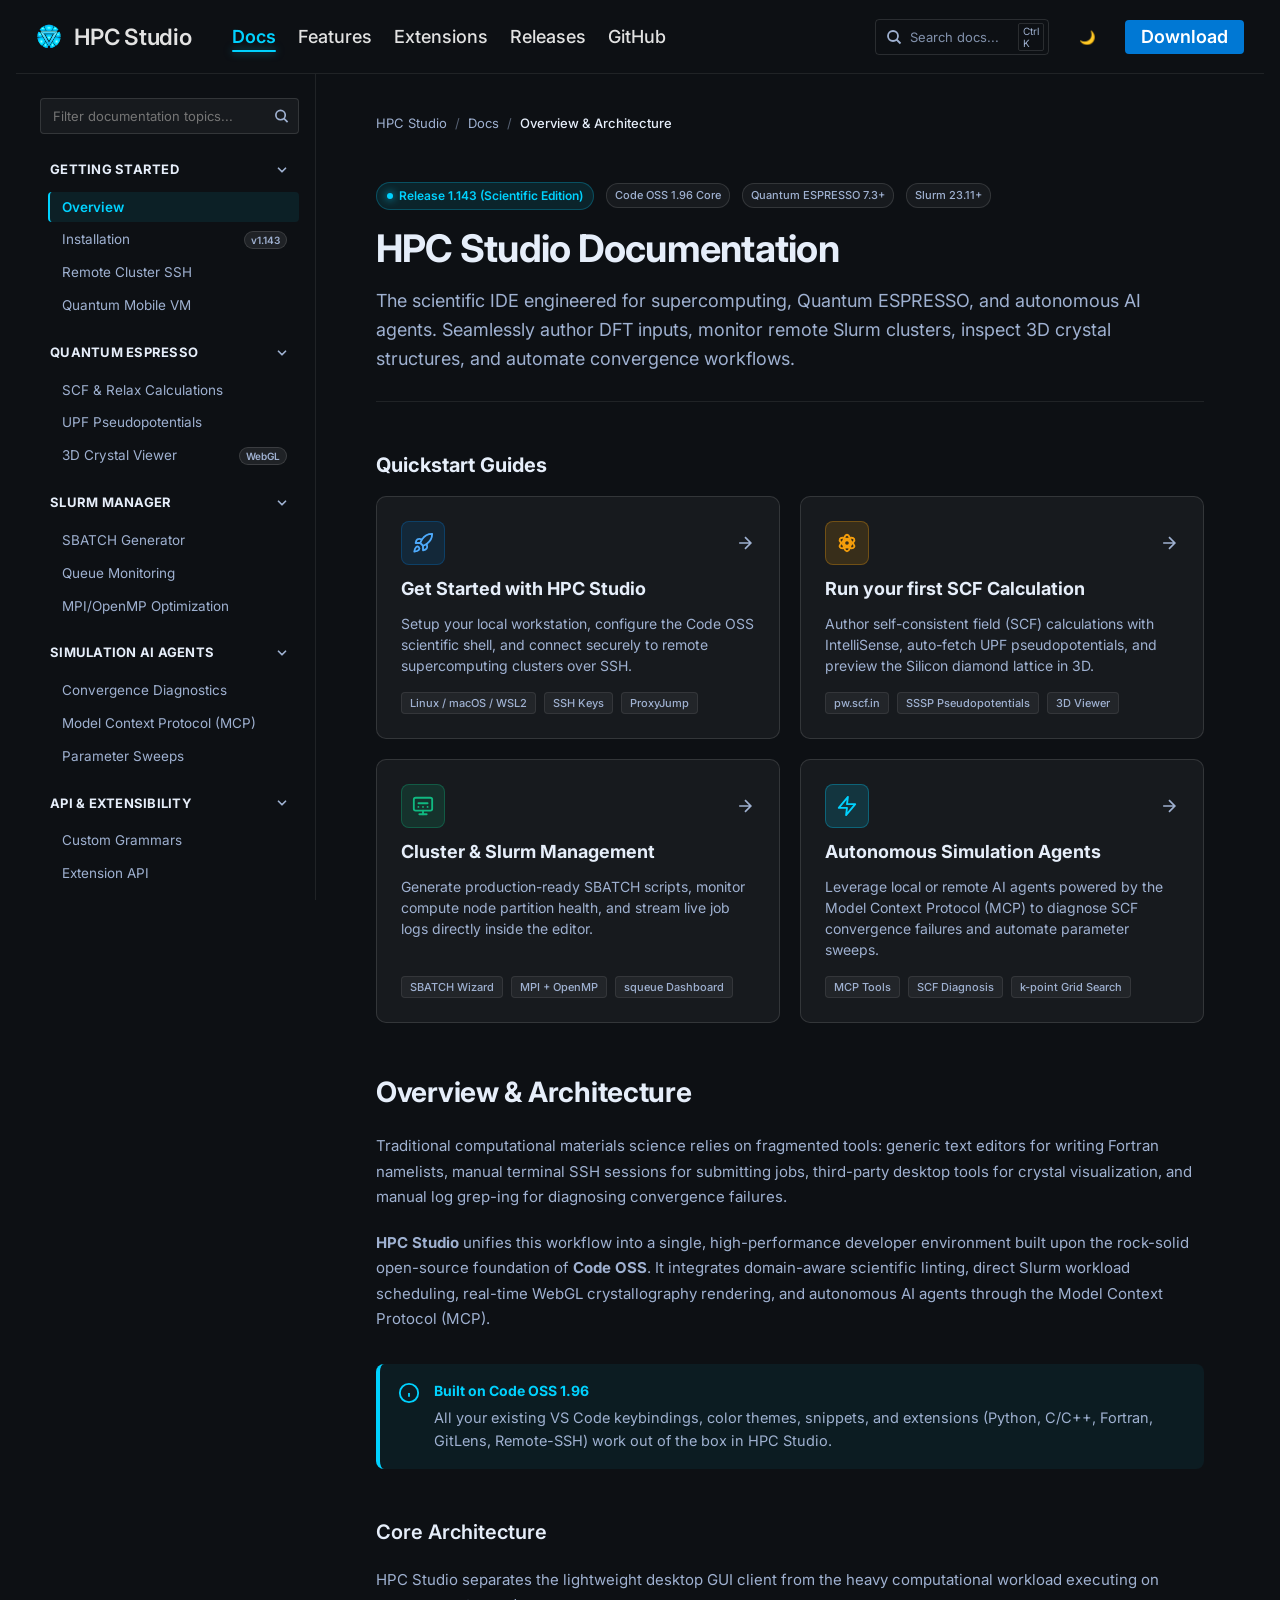
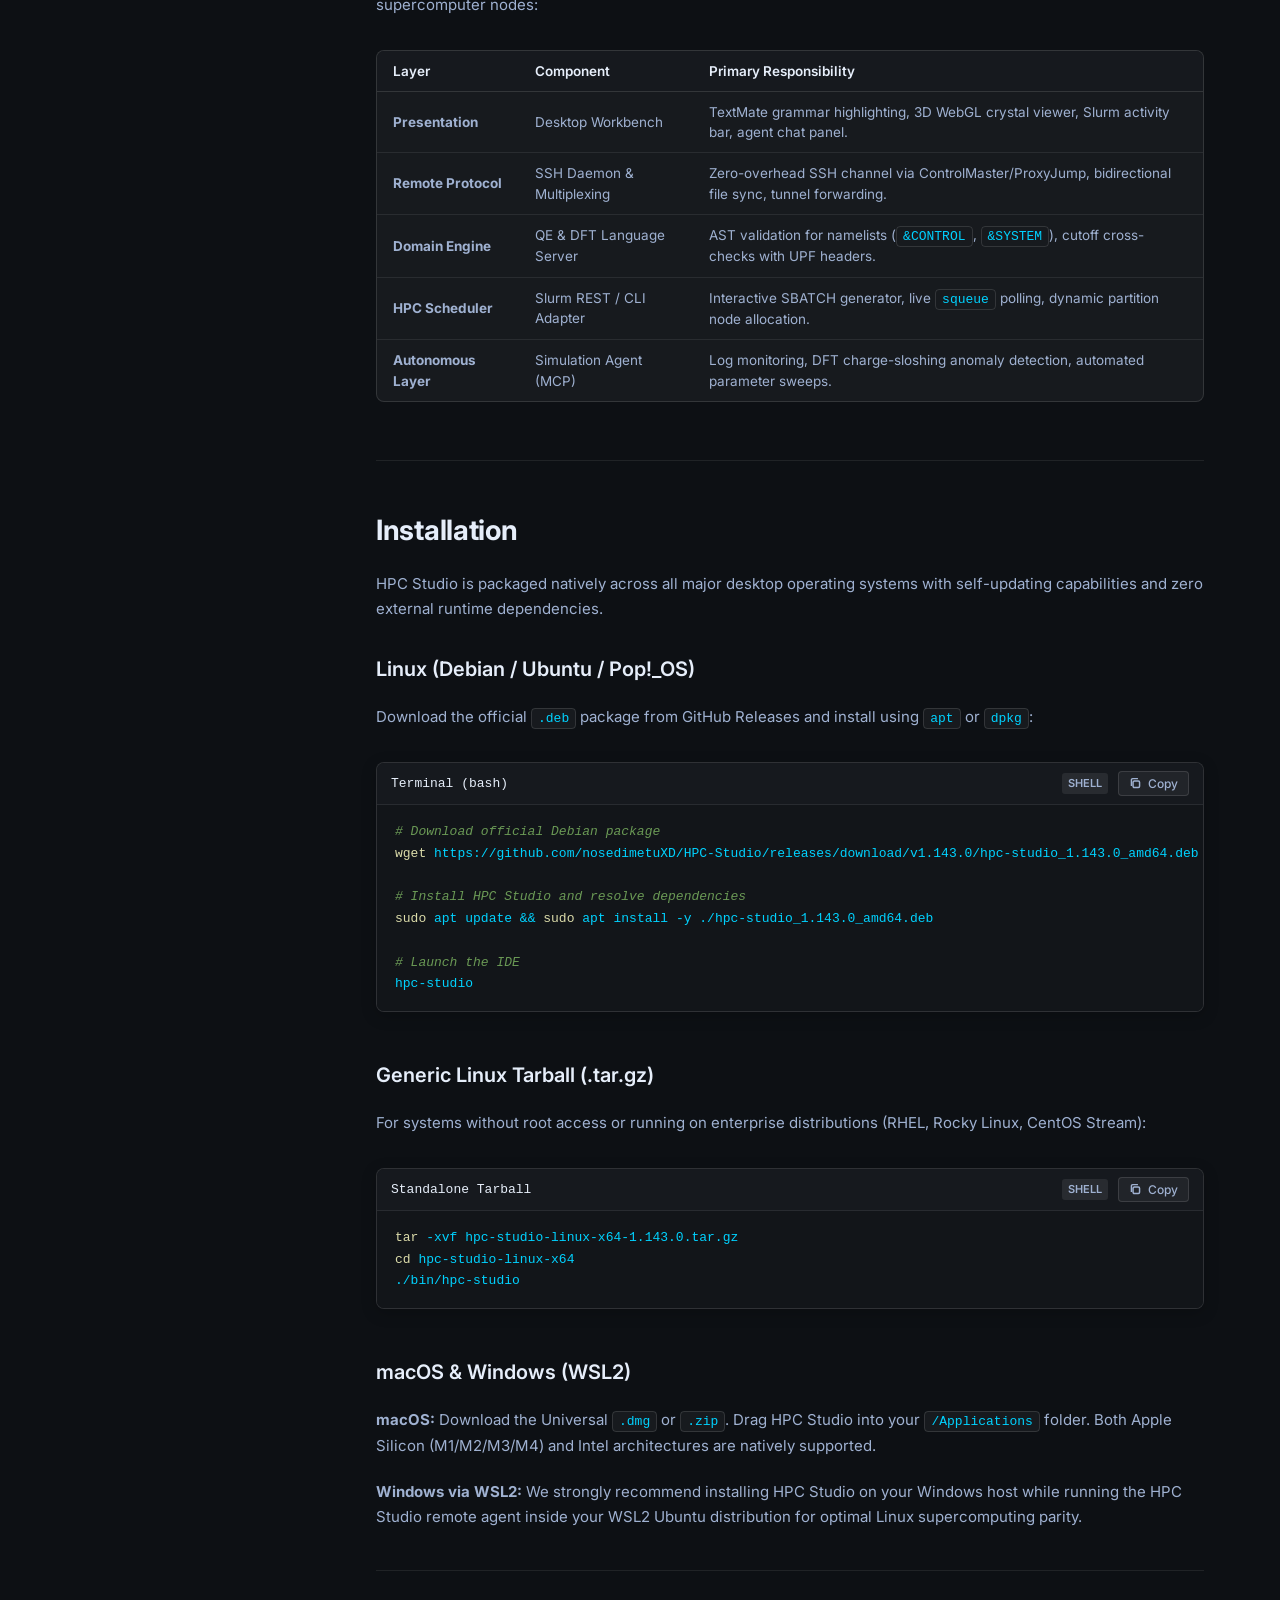
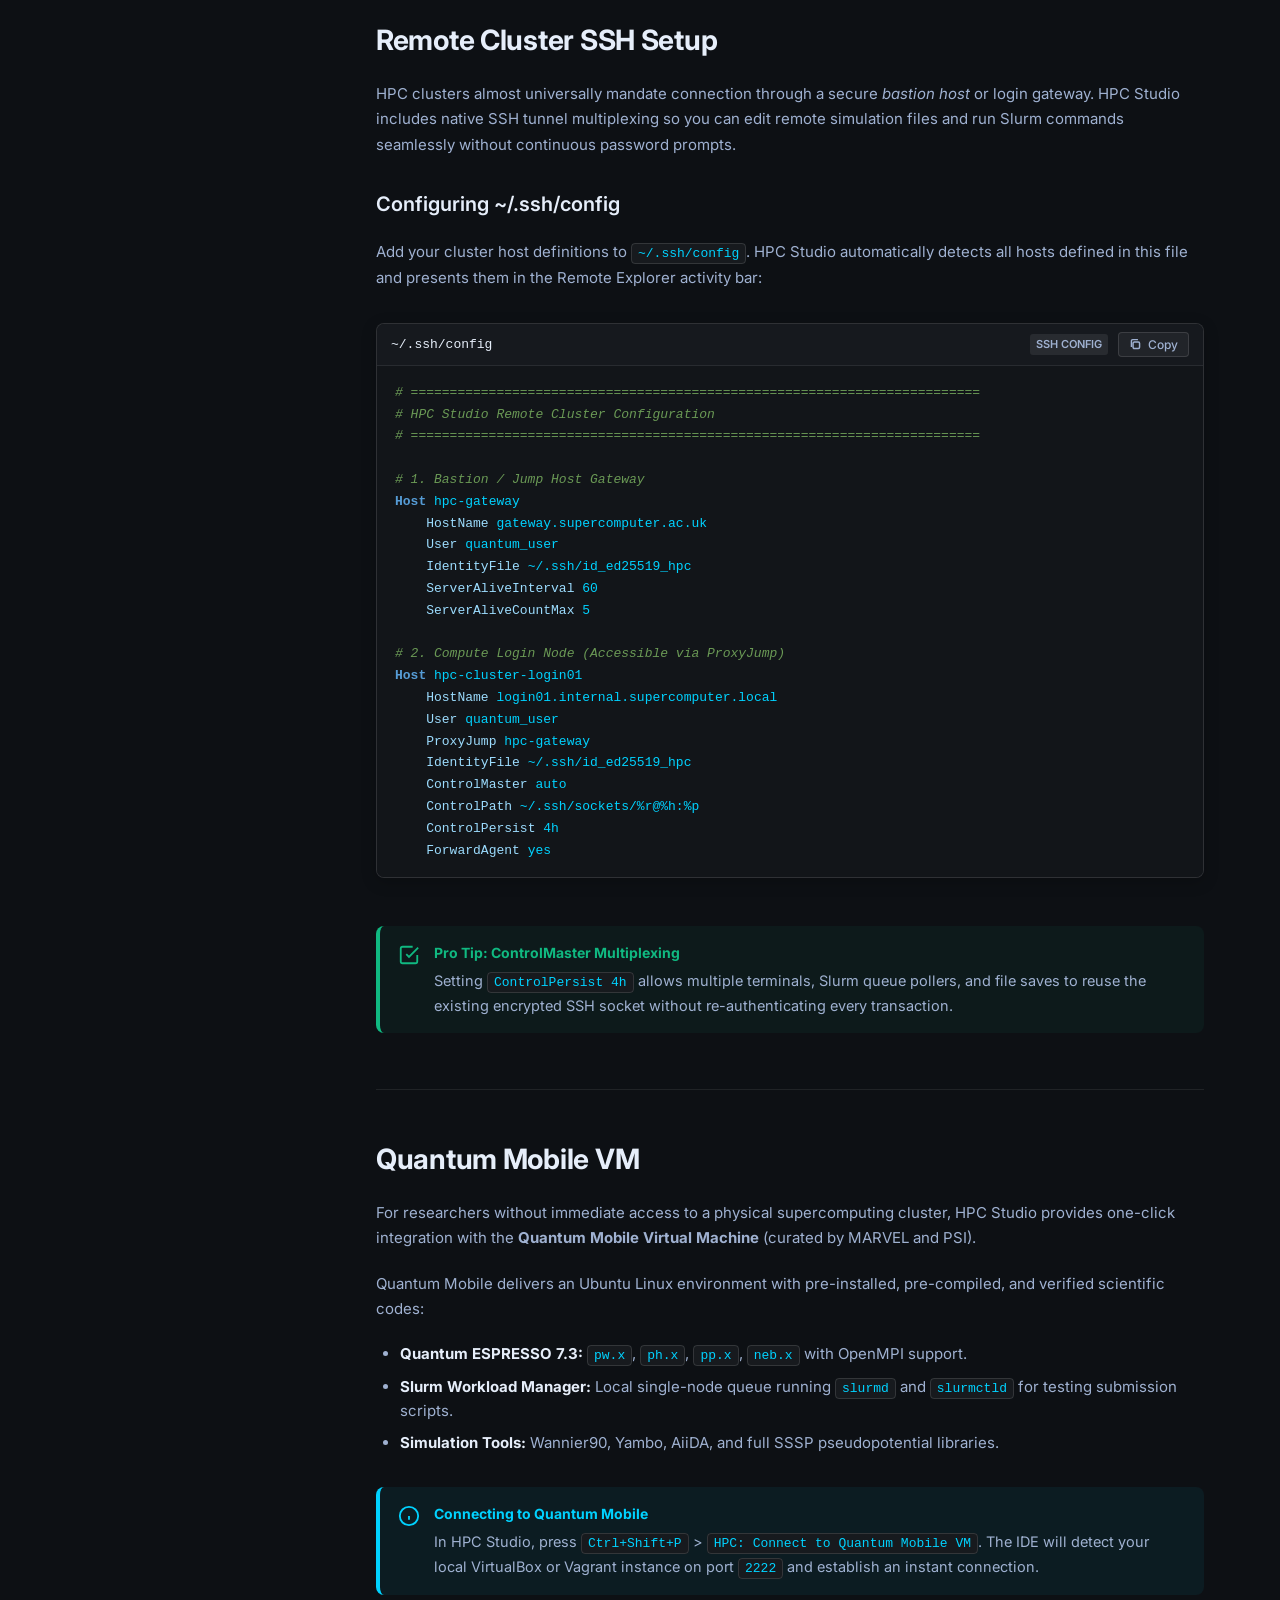
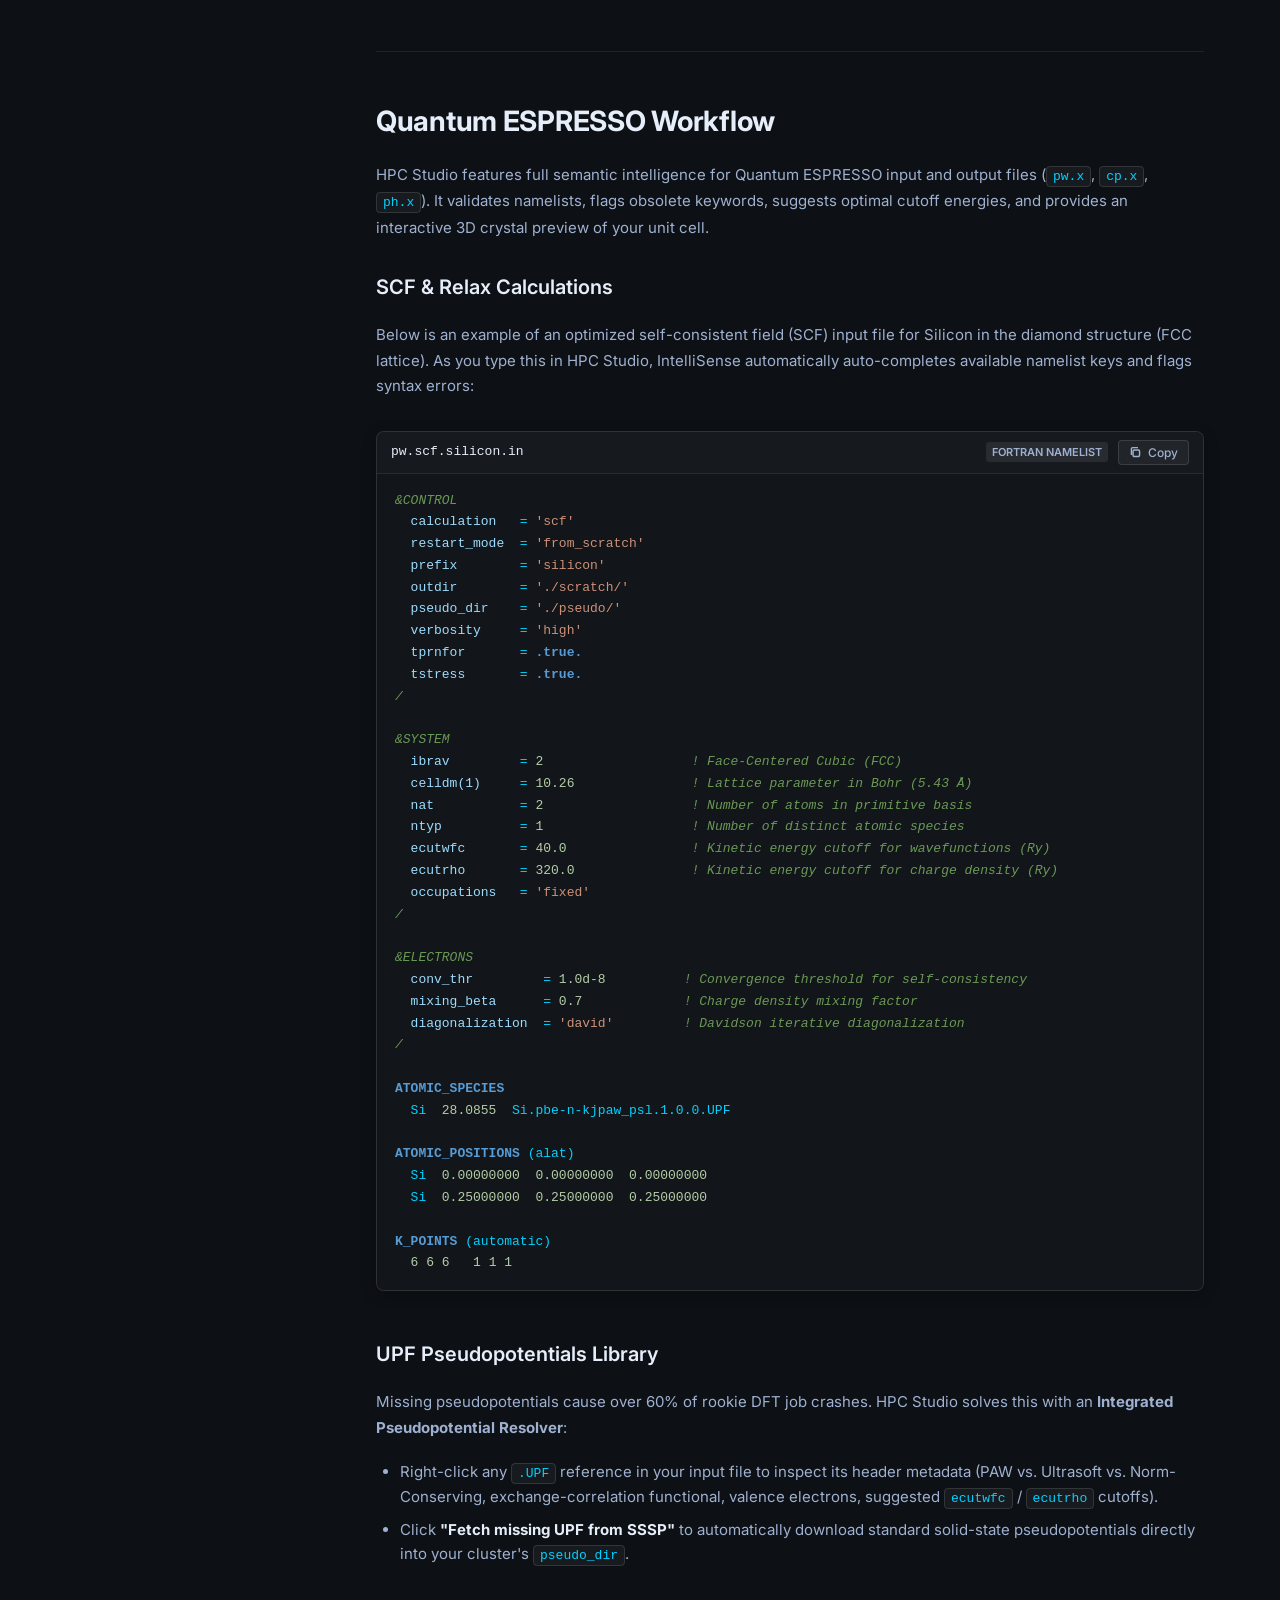
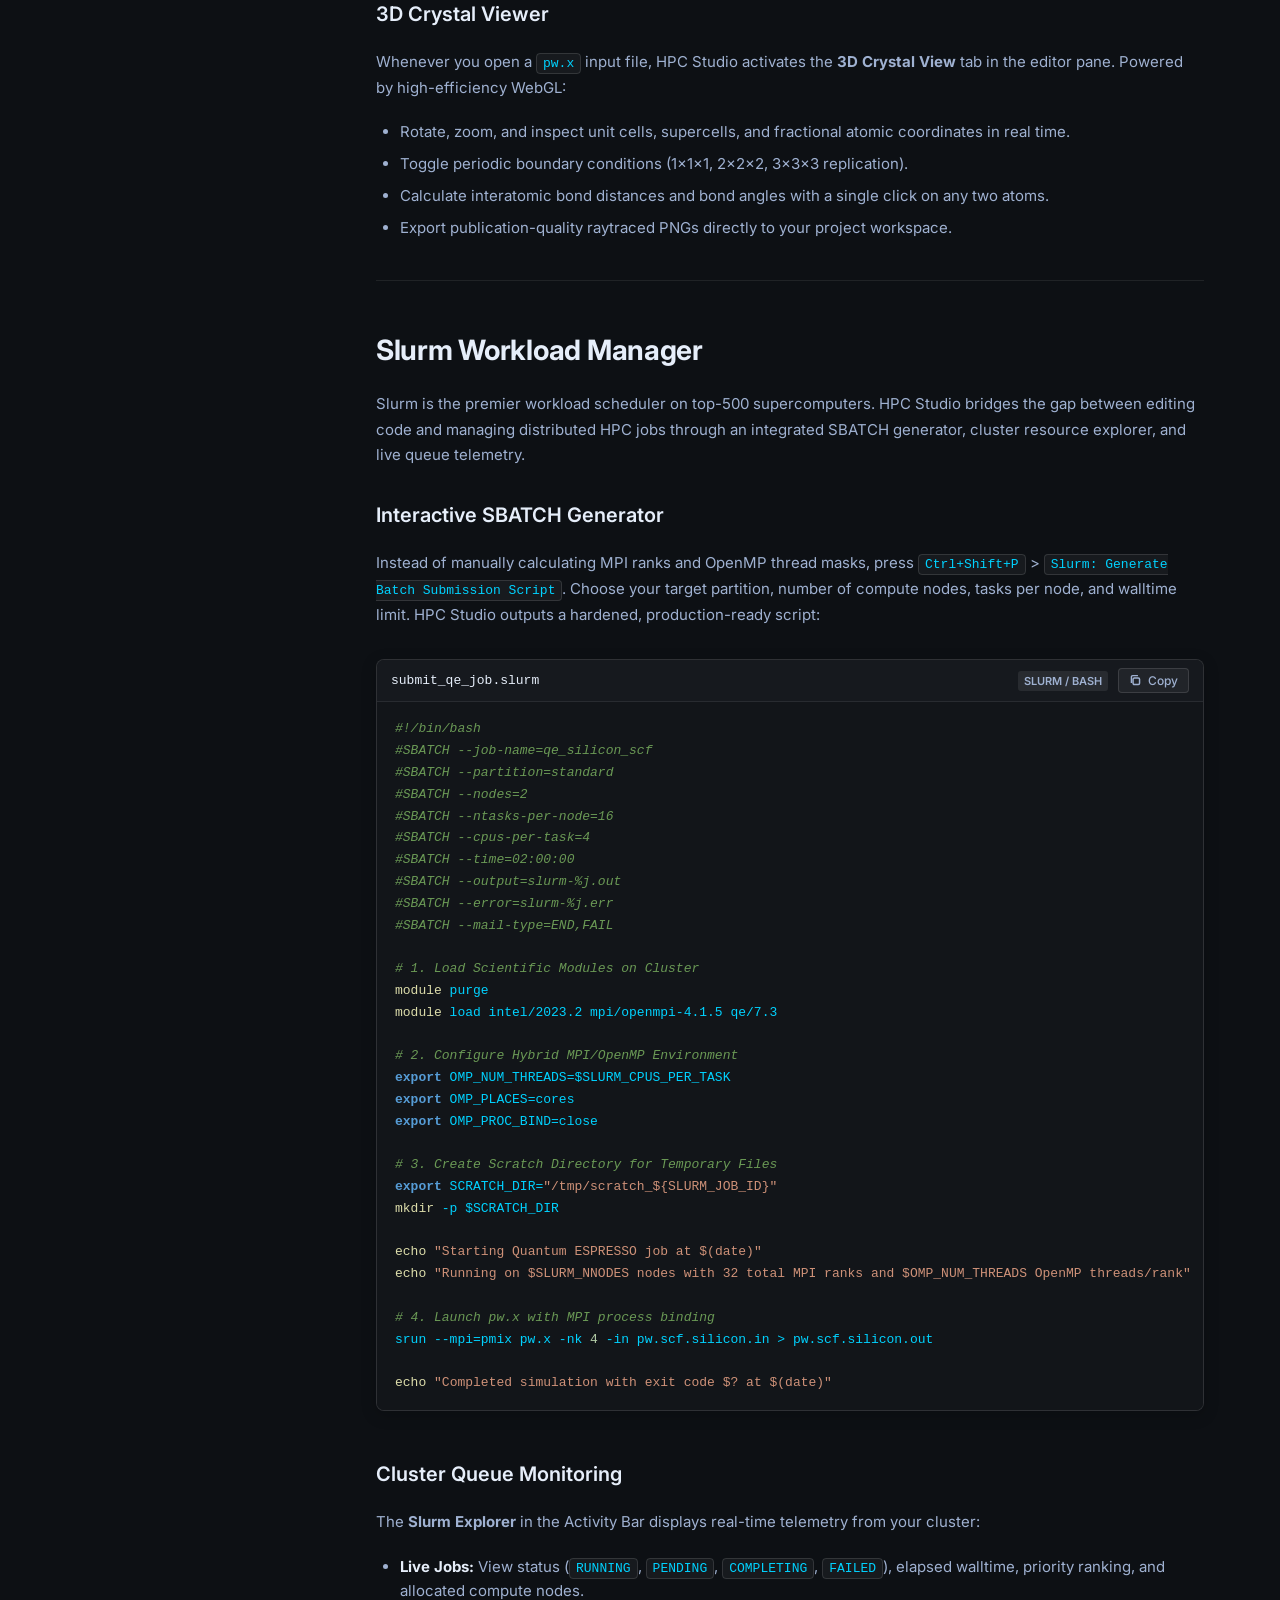
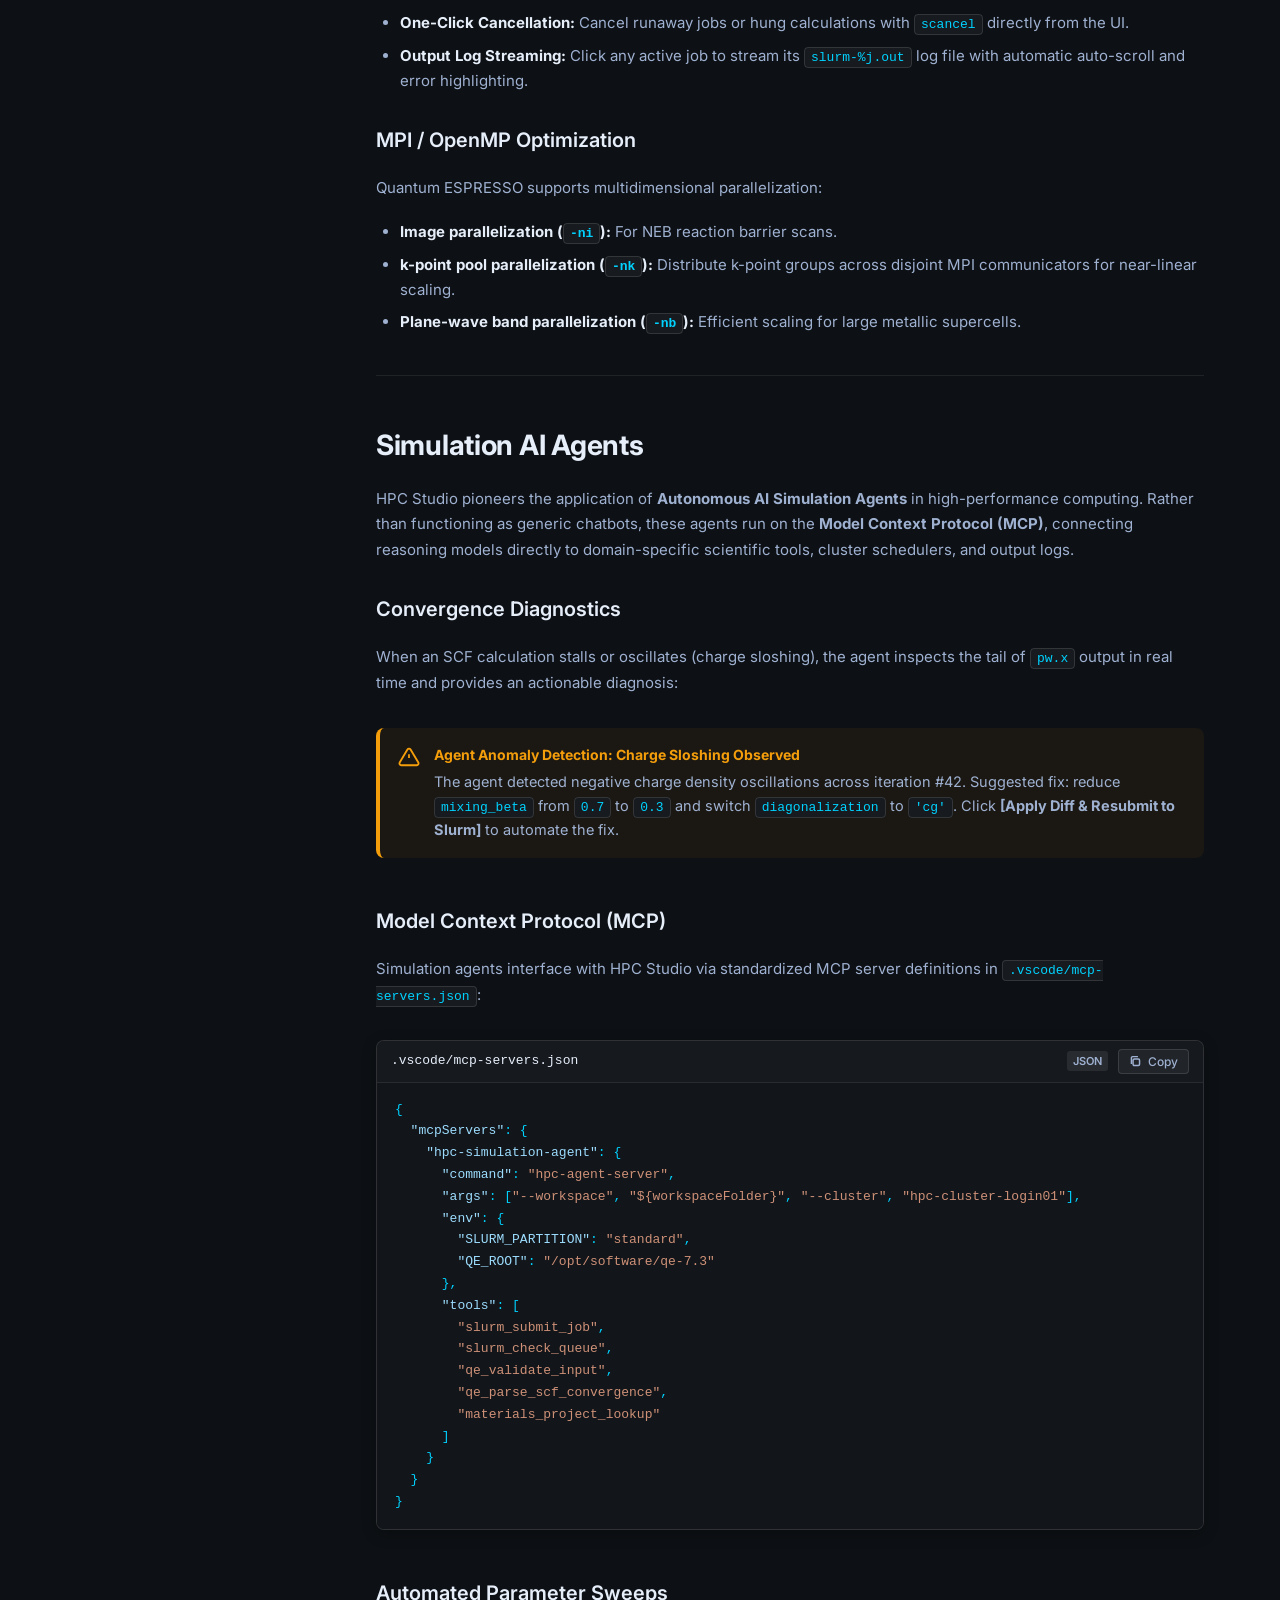
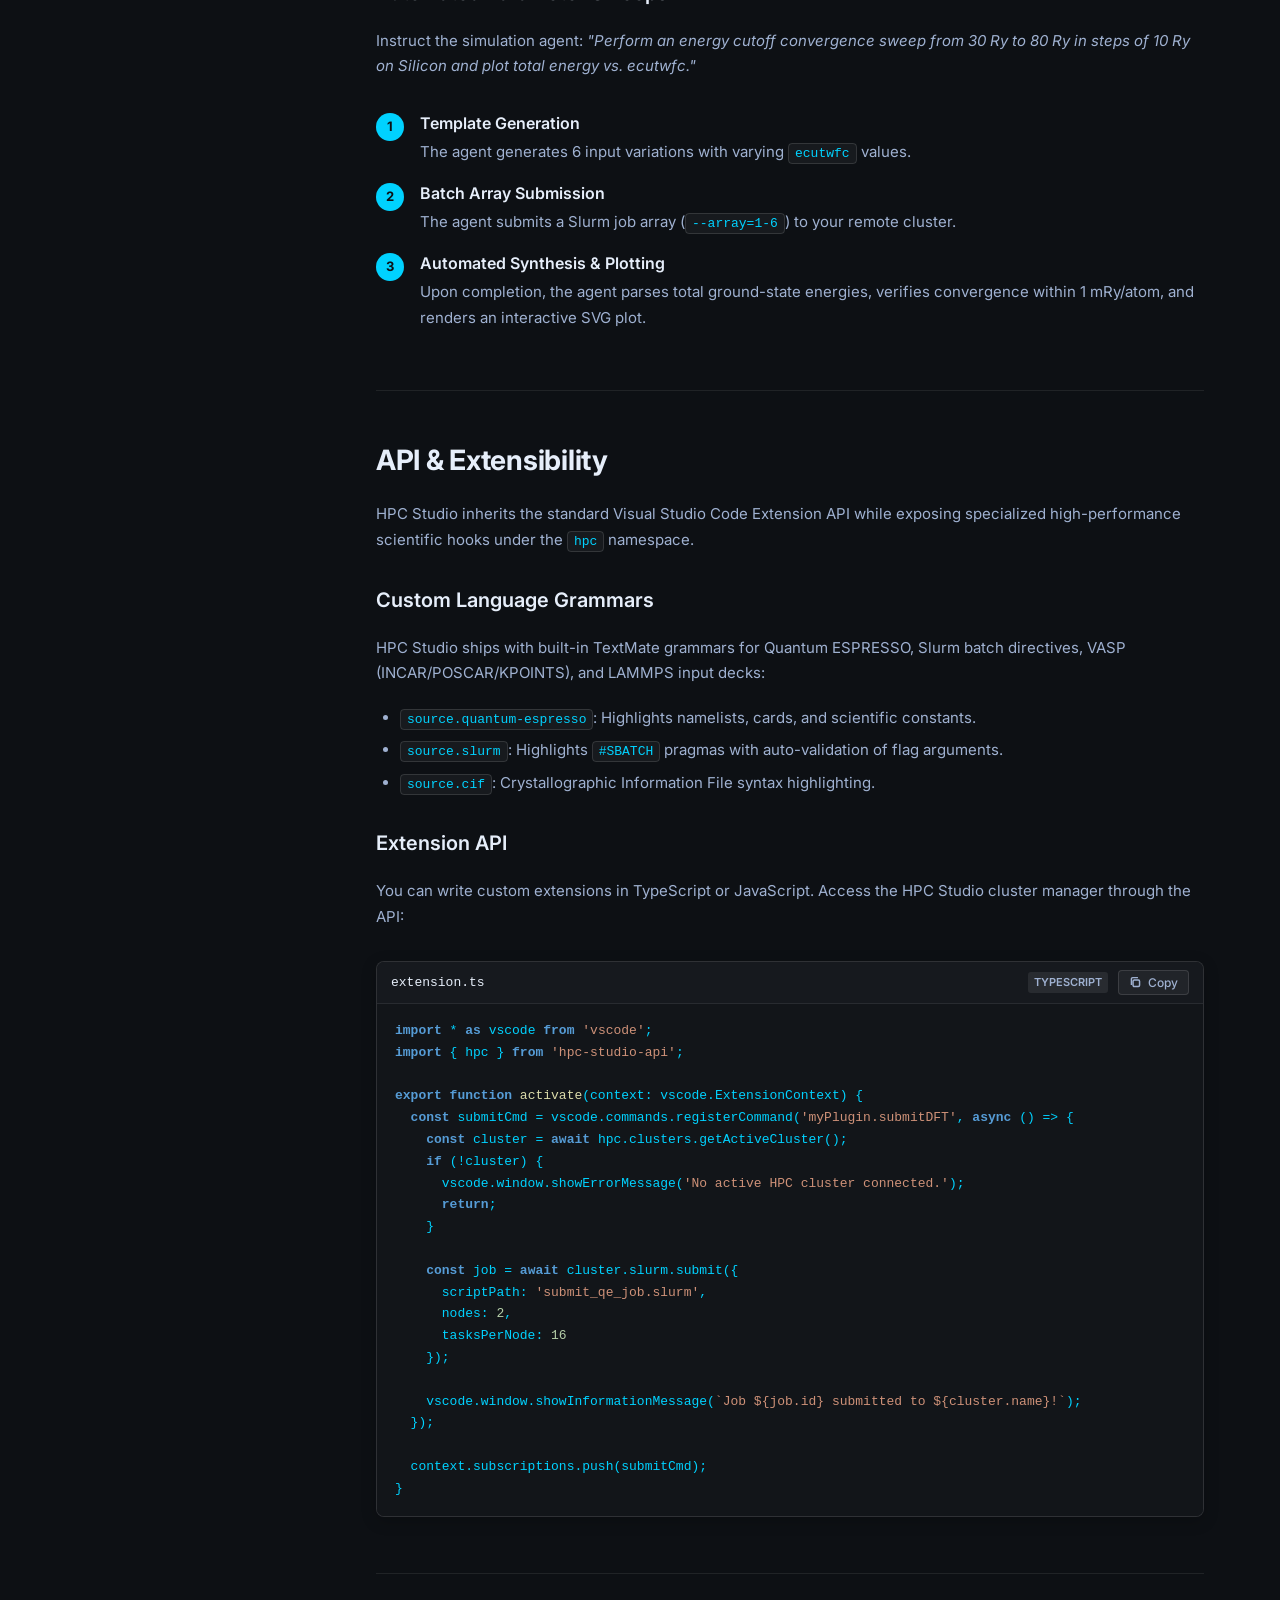
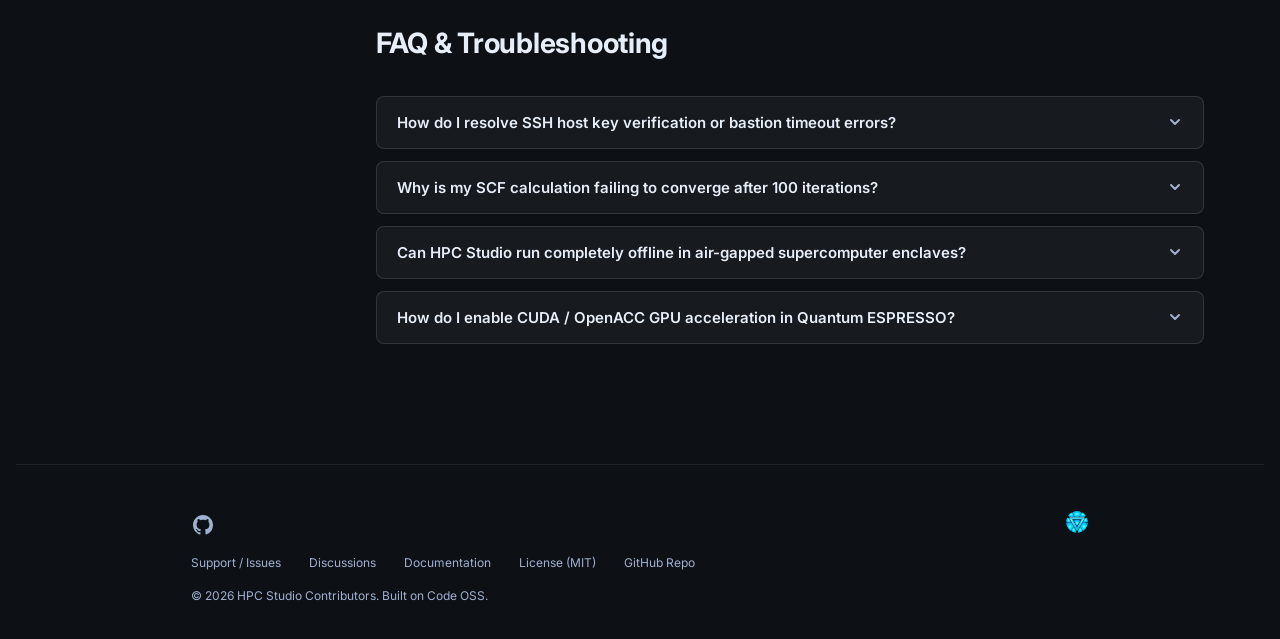
==== docs/index.html @ 71408efc "feat(routes): migrate site navigation to clean directory URLs (/features/, /docs/, /extensions/)" ====
<!DOCTYPE html>
<html lang="en" data-theme="dark">
<head>
  <meta charset="UTF-8">
  <meta name="viewport" content="width=device-width, initial-scale=1.0">
  <title>Documentation - HPC Studio | The Scientific IDE for Supercomputing</title>
  <meta name="description" content="Comprehensive documentation for HPC Studio: The scientific IDE engineered for supercomputing, Quantum ESPRESSO, Slurm workload management, and autonomous AI simulation agents.">
  <meta name="keywords" content="HPC Studio Documentation, Quantum ESPRESSO tutorial, Slurm batch script, Supercomputing IDE, DFT, Materials Science, AI Agents, MCP, Code OSS">

  <!-- Open Graph / Meta -->
  <meta property="og:type" content="article">
  <meta property="og:title" content="Documentation - HPC Studio">
  <meta property="og:description" content="Guides, tutorials, and API reference for Quantum ESPRESSO, Slurm cluster management, and AI simulation agents.">
  <meta property="og:url" content="https://hpc-studio.dev/docs.html">

  <!-- CSS Design System -->
  <link rel="stylesheet" href="../css/variables.css">
  <link rel="stylesheet" href="../css/styles.css">
  <link rel="stylesheet" href="../css/docs.css">
  <link rel="icon" type="image/svg+xml" href="../assets/icons/hpc-studio.svg">
</head>
<body>

  <div class="page-wrapper">
    <!-- =========================================================================
         1. TOP NAVIGATION (Matching Site, 74px)
         ========================================================================= -->
    <header class="main-navigation" role="banner">
      <div class="nav-links-cluster">
        <a href="../" class="brand-container" aria-label="HPC Studio Home">
          <!-- Official HPC Studio Arc Reactor Logo -->
          <img src="../assets/icons/hpc-studio.svg" class="brand-logo-svg" alt="HPC Studio Logo" width="26" height="26">
          <span class="brand-name">HPC Studio</span>
        </a>

        <nav class="site-links" aria-label="Main Navigation">
          <a href="../docs/" class="nav-link-item active" aria-current="page">Docs</a>
          <a href="../features/" class="nav-link-item">Features</a>
          <a href="../extensions/" class="nav-link-item">Extensions</a>
          <a href="https://github.com/nosedimetuXD/HPC-Studio/releases" target="_blank" rel="noopener noreferrer" class="nav-link-item">Releases</a>
          <a href="https://github.com/nosedimetuXD/HPC-Studio" target="_blank" rel="noopener noreferrer" class="nav-link-item">GitHub</a>
        </nav>
      </div>

      <div class="nav-actions">
        <div class="search-box-pill" role="search" id="nav-search-box">
          <svg viewBox="0 0 16 16" fill="none" stroke="currentColor" stroke-width="1.8" aria-hidden="true">
            <circle cx="7" cy="7" r="5"/>
            <line x1="10.5" y1="10.5" x2="14.5" y2="14.5"/>
          </svg>
          <div class="nav-doc-search-wrapper">
            <input type="text" id="nav-search-input" class="nav-doc-search-input" placeholder="Search docs..." aria-label="Search documentation">
          </div>
          <span class="keyboard-shortcut-badge">Ctrl K</span>
        </div>

        <button id="theme-toggle-btn" class="theme-toggle-action" title="Toggle color theme" aria-label="Toggle theme">
          <span id="theme-toggle-icon" aria-hidden="true">🌙</span>
        </button>

        <a href="https://github.com/nosedimetuXD/HPC-Studio/releases/tag/v1.143.0" class="nav-download-button">
          <span class="btn-main-text">Download</span>
        </a>
      </div>
    </header>

    <!-- Mobile Navigation Drawer Bar (<960px) -->
    <div class="docs-mobile-bar" aria-label="Mobile Documentation Controls">
      <button id="docs-mobile-sidebar-toggle" class="docs-mobile-toggle-btn" aria-expanded="false" aria-controls="docs-sidebar">
        <svg viewBox="0 0 24 24" fill="none" stroke="currentColor" stroke-width="2" aria-hidden="true">
          <line x1="3" y1="12" x2="21" y2="12"></line>
          <line x1="3" y1="6" x2="21" y2="6"></line>
          <line x1="3" y1="18" x2="21" y2="18"></line>
        </svg>
        <span>Table of Contents</span>
      </button>
      <span style="font-size: 13px; color: var(--color-arc-cyan); font-weight: 600;">v1.143</span>
    </div>

    <!-- =========================================================================
         2. TWO-COLUMN DOCUMENTATION PORTAL
         ========================================================================= -->
    <div class="docs-layout-container">
      
      <!-- -----------------------------------------------------------------------
           LEFT SIDEBAR: Collapsible Table of Contents & Topic Filter
           ----------------------------------------------------------------------- -->
      <aside class="docs-sidebar" id="docs-sidebar" aria-label="Documentation Navigation">
        <!-- Topic Quick Search -->
        <div class="docs-sidebar-filter">
          <input type="text" id="docs-filter-input" placeholder="Filter documentation topics..." aria-label="Filter documentation topics">
          <svg viewBox="0 0 16 16" fill="none" stroke="currentColor" stroke-width="1.8" aria-hidden="true">
            <circle cx="7" cy="7" r="5"/>
            <line x1="10.5" y1="10.5" x2="14.5" y2="14.5"/>
          </svg>
        </div>

        <nav class="docs-nav-tree" aria-label="Documentation Categories">
          
          <!-- Group 1: Getting Started -->
          <div class="docs-nav-group">
            <div class="docs-nav-group-header" tabindex="0" role="button" aria-expanded="true">
              <span class="group-title-cluster">
                <span>Getting Started</span>
              </span>
              <svg class="group-chevron" viewBox="0 0 16 16" fill="none" stroke="currentColor" stroke-width="2" aria-hidden="true">
                <path d="M4 6l4 4 4-4" stroke-linecap="round" stroke-linejoin="round"/>
              </svg>
            </div>
            <div class="docs-nav-group-items">
              <a href="#overview" class="docs-topic-link active" data-topic-title="Overview & Architecture">
                <span>Overview</span>
              </a>
              <a href="#installation" class="docs-topic-link" data-topic-title="Installation Guide">
                <span>Installation</span>
                <span class="docs-topic-badge">v1.143</span>
              </a>
              <a href="#ssh-setup" class="docs-topic-link" data-topic-title="Remote Cluster SSH Setup">
                <span>Remote Cluster SSH</span>
              </a>
              <a href="#quantum-mobile" class="docs-topic-link" data-topic-title="Quantum Mobile VM">
                <span>Quantum Mobile VM</span>
              </a>
            </div>
          </div>

          <!-- Group 2: Quantum ESPRESSO -->
          <div class="docs-nav-group">
            <div class="docs-nav-group-header" tabindex="0" role="button" aria-expanded="true">
              <span class="group-title-cluster">
                <span>Quantum ESPRESSO</span>
              </span>
              <svg class="group-chevron" viewBox="0 0 16 16" fill="none" stroke="currentColor" stroke-width="2" aria-hidden="true">
                <path d="M4 6l4 4 4-4" stroke-linecap="round" stroke-linejoin="round"/>
              </svg>
            </div>
            <div class="docs-nav-group-items">
              <a href="#qe-scf-relax" class="docs-topic-link" data-topic-title="SCF & Relax Calculations">
                <span>SCF &amp; Relax Calculations</span>
              </a>
              <a href="#qe-pseudopotentials" class="docs-topic-link" data-topic-title="UPF Pseudopotentials Library">
                <span>UPF Pseudopotentials</span>
              </a>
              <a href="#qe-crystal-viewer" class="docs-topic-link" data-topic-title="3D Crystal Viewer">
                <span>3D Crystal Viewer</span>
                <span class="docs-topic-badge">WebGL</span>
              </a>
            </div>
          </div>

          <!-- Group 3: Slurm Workload Manager -->
          <div class="docs-nav-group">
            <div class="docs-nav-group-header" tabindex="0" role="button" aria-expanded="true">
              <span class="group-title-cluster">
                <span>Slurm Manager</span>
              </span>
              <svg class="group-chevron" viewBox="0 0 16 16" fill="none" stroke="currentColor" stroke-width="2" aria-hidden="true">
                <path d="M4 6l4 4 4-4" stroke-linecap="round" stroke-linejoin="round"/>
              </svg>
            </div>
            <div class="docs-nav-group-items">
              <a href="#slurm-sbatch" class="docs-topic-link" data-topic-title="SBATCH Generator">
                <span>SBATCH Generator</span>
              </a>
              <a href="#slurm-queue" class="docs-topic-link" data-topic-title="Cluster Queue Monitoring">
                <span>Queue Monitoring</span>
              </a>
              <a href="#slurm-mpi-openmp" class="docs-topic-link" data-topic-title="MPI / OpenMP Optimization">
                <span>MPI/OpenMP Optimization</span>
              </a>
            </div>
          </div>

          <!-- Group 4: Simulation AI Agents -->
          <div class="docs-nav-group">
            <div class="docs-nav-group-header" tabindex="0" role="button" aria-expanded="true">
              <span class="group-title-cluster">
                <span>Simulation AI Agents</span>
              </span>
              <svg class="group-chevron" viewBox="0 0 16 16" fill="none" stroke="currentColor" stroke-width="2" aria-hidden="true">
                <path d="M4 6l4 4 4-4" stroke-linecap="round" stroke-linejoin="round"/>
              </svg>
            </div>
            <div class="docs-nav-group-items">
              <a href="#agents-convergence" class="docs-topic-link" data-topic-title="Convergence Diagnostics">
                <span>Convergence Diagnostics</span>
              </a>
              <a href="#agents-mcp" class="docs-topic-link" data-topic-title="Model Context Protocol (MCP)">
                <span>Model Context Protocol (MCP)</span>
              </a>
              <a href="#agents-sweeps" class="docs-topic-link" data-topic-title="Parameter Sweeps">
                <span>Parameter Sweeps</span>
              </a>
            </div>
          </div>

          <!-- Group 5: API & Extensibility -->
          <div class="docs-nav-group">
            <div class="docs-nav-group-header" tabindex="0" role="button" aria-expanded="true">
              <span class="group-title-cluster">
                <span>API &amp; Extensibility</span>
              </span>
              <svg class="group-chevron" viewBox="0 0 16 16" fill="none" stroke="currentColor" stroke-width="2" aria-hidden="true">
                <path d="M4 6l4 4 4-4" stroke-linecap="round" stroke-linejoin="round"/>
              </svg>
            </div>
            <div class="docs-nav-group-items">
              <a href="#api-grammars" class="docs-topic-link" data-topic-title="Custom Language Grammars">
                <span>Custom Grammars</span>
              </a>
              <a href="#api-extensions" class="docs-topic-link" data-topic-title="Extension API">
                <span>Extension API</span>
              </a>
            </div>
          </div>

          <!-- Group 6: FAQ & Troubleshooting -->
          <div class="docs-nav-group">
            <div class="docs-nav-group-header" tabindex="0" role="button" aria-expanded="true">
              <span class="group-title-cluster">
                <span>FAQ &amp; Troubleshooting</span>
              </span>
              <svg class="group-chevron" viewBox="0 0 16 16" fill="none" stroke="currentColor" stroke-width="2" aria-hidden="true">
                <path d="M4 6l4 4 4-4" stroke-linecap="round" stroke-linejoin="round"/>
              </svg>
            </div>
            <div class="docs-nav-group-items">
              <a href="#faq" class="docs-topic-link" data-topic-title="FAQ & Troubleshooting">
                <span>Troubleshooting Guide</span>
              </a>
            </div>
          </div>

        </nav>
      </aside>

      <!-- -----------------------------------------------------------------------
           MAIN CONTENT AREA
           ----------------------------------------------------------------------- -->
      <main class="docs-main-content" id="main-content" role="main">

        <!-- Breadcrumbs -->
        <nav class="docs-breadcrumbs" aria-label="Breadcrumb">
          <a href="../">HPC Studio</a>
          <span class="sep">/</span>
          <a href="../docs/">Docs</a>
          <span class="sep">/</span>
          <span class="current">Overview</span>
        </nav>

        <!-- Hero / Header -->
        <header class="docs-hero-header">
          <div class="docs-version-badge-row">
            <span class="docs-pill">
              <span class="docs-pill-pulse"></span>
              Release 1.143 (Scientific Edition)
            </span>
            <span class="docs-pill-secondary">Code OSS 1.96 Core</span>
            <span class="docs-pill-secondary">Quantum ESPRESSO 7.3+</span>
            <span class="docs-pill-secondary">Slurm 23.11+</span>
          </div>

          <h1 class="docs-hero-title">HPC Studio Documentation</h1>
          <p class="docs-hero-subtitle">
            The scientific IDE engineered for supercomputing, Quantum ESPRESSO, and autonomous AI agents. Seamlessly author DFT inputs, monitor remote Slurm clusters, inspect 3D crystal structures, and automate convergence workflows.
          </p>
        </header>

        <!-- Quickstart Feature Cards Grid (4 Cards) -->
        <section aria-labelledby="quickstart-title">
          <h2 id="quickstart-title" class="quickstart-section-heading">
            <span>Quickstart Guides</span>
          </h2>
          <div class="quickstart-cards-grid">
            
            <!-- Card 1: Get Started -->
            <a href="#overview" class="quickstart-card">
              <div class="quickstart-card-top">
                <div class="quickstart-icon-box">
                  <svg viewBox="0 0 24 24" fill="none" stroke="currentColor" stroke-width="2" stroke-linecap="round" stroke-linejoin="round" aria-hidden="true" style="width:22px;height:22px;">
                    <path d="M4.5 16.5c-1.5 1.26-2 5-2 5s3.74-.5 5-2c.71-.84.7-2.13-.09-2.91a2.18 2.18 0 0 0-2.91-.09z"/>
                    <path d="M12 15l-3-3a22 22 0 0 1 2-3.95A12.88 12.88 0 0 1 22 2c0 2.72-.78 7.5-6 11a22.35 22.35 0 0 1-4 2z"/>
                    <path d="M9 12H4s.55-3.03 2-4c1.62-1.08 5 0 5 0"/>
                    <path d="M12 15v5s3.03-.55 4-2c1.08-1.62 0-5 0-5"/>
                  </svg>
                </div>
                <svg class="quickstart-arrow" viewBox="0 0 24 24" fill="none" stroke="currentColor" stroke-width="2" aria-hidden="true">
                  <path d="M5 12h14M12 5l7 7-7 7"/>
                </svg>
              </div>
              <h3 class="quickstart-card-title">Get Started with HPC Studio</h3>
              <p class="quickstart-card-desc">
                Setup your local workstation, configure the Code OSS scientific shell, and connect securely to remote supercomputing clusters over SSH.
              </p>
              <div class="quickstart-tags">
                <span class="quickstart-tag">Linux / macOS / WSL2</span>
                <span class="quickstart-tag">SSH Keys</span>
                <span class="quickstart-tag">ProxyJump</span>
              </div>
            </a>

            <!-- Card 2: Run your first SCF -->
            <a href="#quantum-espresso" class="quickstart-card">
              <div class="quickstart-card-top">
                <div class="quickstart-icon-box">
                  <svg viewBox="0 0 24 24" fill="none" stroke="currentColor" stroke-width="2" stroke-linecap="round" stroke-linejoin="round" aria-hidden="true" style="width:22px;height:22px;">
                    <circle cx="12" cy="12" r="3"/>
                    <ellipse cx="12" cy="12" rx="9" ry="4" transform="rotate(30 12 12)"/>
                    <ellipse cx="12" cy="12" rx="9" ry="4" transform="rotate(90 12 12)"/>
                    <ellipse cx="12" cy="12" rx="9" ry="4" transform="rotate(150 12 12)"/>
                  </svg>
                </div>
                <svg class="quickstart-arrow" viewBox="0 0 24 24" fill="none" stroke="currentColor" stroke-width="2" aria-hidden="true">
                  <path d="M5 12h14M12 5l7 7-7 7"/>
                </svg>
              </div>
              <h3 class="quickstart-card-title">Run your first SCF Calculation</h3>
              <p class="quickstart-card-desc">
                Author self-consistent field (SCF) calculations with IntelliSense, auto-fetch UPF pseudopotentials, and preview the Silicon diamond lattice in 3D.
              </p>
              <div class="quickstart-tags">
                <span class="quickstart-tag">pw.scf.in</span>
                <span class="quickstart-tag">SSSP Pseudopotentials</span>
                <span class="quickstart-tag">3D Viewer</span>
              </div>
            </a>

            <!-- Card 3: Cluster & Slurm Management -->
            <a href="#slurm" class="quickstart-card">
              <div class="quickstart-card-top">
                <div class="quickstart-icon-box">
                  <svg viewBox="0 0 24 24" fill="none" stroke="currentColor" stroke-width="2" stroke-linecap="round" stroke-linejoin="round" aria-hidden="true" style="width:22px;height:22px;">
                    <rect x="2" y="3" width="20" height="14" rx="2" ry="2"/>
                    <line x1="8" y1="21" x2="16" y2="21"/>
                    <line x1="12" y1="17" x2="12" y2="21"/>
                    <path d="M7 13h.01M12 13h.01M17 13h.01M7 9h10"/>
                  </svg>
                </div>
                <svg class="quickstart-arrow" viewBox="0 0 24 24" fill="none" stroke="currentColor" stroke-width="2" aria-hidden="true">
                  <path d="M5 12h14M12 5l7 7-7 7"/>
                </svg>
              </div>
              <h3 class="quickstart-card-title">Cluster &amp; Slurm Management</h3>
              <p class="quickstart-card-desc">
                Generate production-ready SBATCH scripts, monitor compute node partition health, and stream live job logs directly inside the editor.
              </p>
              <div class="quickstart-tags">
                <span class="quickstart-tag">SBATCH Wizard</span>
                <span class="quickstart-tag">MPI + OpenMP</span>
                <span class="quickstart-tag">squeue Dashboard</span>
              </div>
            </a>

            <!-- Card 4: Autonomous Simulation Agents -->
            <a href="#agents" class="quickstart-card">
              <div class="quickstart-card-top">
                <div class="quickstart-icon-box">
                  <svg viewBox="0 0 24 24" fill="none" stroke="currentColor" stroke-width="2" stroke-linecap="round" stroke-linejoin="round" aria-hidden="true" style="width:22px;height:22px;">
                    <polygon points="13 2 3 14 12 14 11 22 21 10 12 10 13 2"/>
                  </svg>
                </div>
                <svg class="quickstart-arrow" viewBox="0 0 24 24" fill="none" stroke="currentColor" stroke-width="2" aria-hidden="true">
                  <path d="M5 12h14M12 5l7 7-7 7"/>
                </svg>
              </div>
              <h3 class="quickstart-card-title">Autonomous Simulation Agents</h3>
              <p class="quickstart-card-desc">
                Leverage local or remote AI agents powered by the Model Context Protocol (MCP) to diagnose SCF convergence failures and automate parameter sweeps.
              </p>
              <div class="quickstart-tags">
                <span class="quickstart-tag">MCP Tools</span>
                <span class="quickstart-tag">SCF Diagnosis</span>
                <span class="quickstart-tag">k-point Grid Search</span>
              </div>
            </a>

          </div>
        </section>

        <!-- =====================================================================
             SECTION 1: OVERVIEW & ARCHITECTURE
             ===================================================================== -->
        <section class="docs-section" id="overview">
          <div class="section-heading-cluster">
            <h2>Overview &amp; Architecture</h2>
            <a href="#overview" class="section-anchor-link" aria-label="Link to Overview section">#</a>
          </div>

          <p>
            Traditional computational materials science relies on fragmented tools: generic text editors for writing Fortran namelists, manual terminal SSH sessions for submitting jobs, third-party desktop tools for crystal visualization, and manual log grep-ing for diagnosing convergence failures.
          </p>

          <p>
            <strong>HPC Studio</strong> unifies this workflow into a single, high-performance developer environment built upon the rock-solid open-source foundation of <strong>Code OSS</strong>. It integrates domain-aware scientific linting, direct Slurm workload scheduling, real-time WebGL crystallography rendering, and autonomous AI agents through the Model Context Protocol (MCP).
          </p>

          <div class="admonition note">
            <svg class="admonition-icon" viewBox="0 0 24 24" fill="none" stroke="currentColor" stroke-width="2" aria-hidden="true">
              <circle cx="12" cy="12" r="10"></circle>
              <line x1="12" y1="16" x2="12" y2="12"></line>
              <line x1="12" y1="8" x2="12.01" y2="8"></line>
            </svg>
            <div class="admonition-body">
              <span class="admonition-title">Built on Code OSS 1.96</span>
              <span>All your existing VS Code keybindings, color themes, snippets, and extensions (Python, C/C++, Fortran, GitLens, Remote-SSH) work out of the box in HPC Studio.</span>
            </div>
          </div>

          <h3>Core Architecture</h3>
          <p>
            HPC Studio separates the lightweight desktop GUI client from the heavy computational workload executing on supercomputer nodes:
          </p>

          <div class="docs-table-wrapper">
            <table class="docs-table">
              <thead>
                <tr>
                  <th>Layer</th>
                  <th>Component</th>
                  <th>Primary Responsibility</th>
                </tr>
              </thead>
              <tbody>
                <tr>
                  <td><strong>Presentation</strong></td>
                  <td>Desktop Workbench</td>
                  <td>TextMate grammar highlighting, 3D WebGL crystal viewer, Slurm activity bar, agent chat panel.</td>
                </tr>
                <tr>
                  <td><strong>Remote Protocol</strong></td>
                  <td>SSH Daemon &amp; Multiplexing</td>
                  <td>Zero-overhead SSH channel via ControlMaster/ProxyJump, bidirectional file sync, tunnel forwarding.</td>
                </tr>
                <tr>
                  <td><strong>Domain Engine</strong></td>
                  <td>QE &amp; DFT Language Server</td>
                  <td>AST validation for namelists (<code>&amp;CONTROL</code>, <code>&amp;SYSTEM</code>), cutoff cross-checks with UPF headers.</td>
                </tr>
                <tr>
                  <td><strong>HPC Scheduler</strong></td>
                  <td>Slurm REST / CLI Adapter</td>
                  <td>Interactive SBATCH generator, live <code>squeue</code> polling, dynamic partition node allocation.</td>
                </tr>
                <tr>
                  <td><strong>Autonomous Layer</strong></td>
                  <td>Simulation Agent (MCP)</td>
                  <td>Log monitoring, DFT charge-sloshing anomaly detection, automated parameter sweeps.</td>
                </tr>
              </tbody>
            </table>
          </div>
        </section>

        <!-- =====================================================================
             SECTION 2: INSTALLATION
             ===================================================================== -->
        <section class="docs-section" id="installation">
          <div class="section-heading-cluster">
            <h2>Installation</h2>
            <a href="#installation" class="section-anchor-link" aria-label="Link to Installation section">#</a>
          </div>

          <p>
            HPC Studio is packaged natively across all major desktop operating systems with self-updating capabilities and zero external runtime dependencies.
          </p>

          <h3>Linux (Debian / Ubuntu / Pop!_OS)</h3>
          <p>Download the official <code>.deb</code> package from GitHub Releases and install using <code>apt</code> or <code>dpkg</code>:</p>

          <div class="code-snippet-box">
            <div class="code-header-bar">
              <div class="code-file-title">
                <span>Terminal (bash)</span>
              </div>
              <div class="code-actions-group">
                <span class="code-lang-badge">Shell</span>
                <button class="code-copy-btn" data-copy-target="#code-install-deb" aria-label="Copy installation command">
                  <svg viewBox="0 0 16 16" fill="none" stroke="currentColor" stroke-width="1.8" aria-hidden="true"><rect x="5" y="5" width="8" height="8" rx="1.5"/><path d="M3 11V3.5A1.5 1.5 0 0 1 4.5 2H11"/></svg>
                  <span>Copy</span>
                </button>
              </div>
            </div>
            <pre><code id="code-install-deb"><span class="tok-comment"># Download official Debian package</span>
<span class="tok-func">wget</span> https://github.com/nosedimetuXD/HPC-Studio/releases/download/v1.143.0/hpc-studio_1.143.0_amd64.deb

<span class="tok-comment"># Install HPC Studio and resolve dependencies</span>
<span class="tok-func">sudo</span> apt update &amp;&amp; <span class="tok-func">sudo</span> apt install -y ./hpc-studio_1.143.0_amd64.deb

<span class="tok-comment"># Launch the IDE</span>
hpc-studio</code></pre>
          </div>

          <h3>Generic Linux Tarball (.tar.gz)</h3>
          <p>For systems without root access or running on enterprise distributions (RHEL, Rocky Linux, CentOS Stream):</p>

          <div class="code-snippet-box">
            <div class="code-header-bar">
              <div class="code-file-title">
                <span>Standalone Tarball</span>
              </div>
              <div class="code-actions-group">
                <span class="code-lang-badge">Shell</span>
                <button class="code-copy-btn" data-copy-target="#code-install-tar" aria-label="Copy tarball command">
                  <svg viewBox="0 0 16 16" fill="none" stroke="currentColor" stroke-width="1.8" aria-hidden="true"><rect x="5" y="5" width="8" height="8" rx="1.5"/><path d="M3 11V3.5A1.5 1.5 0 0 1 4.5 2H11"/></svg>
                  <span>Copy</span>
                </button>
              </div>
            </div>
            <pre><code id="code-install-tar"><span class="tok-func">tar</span> -xvf hpc-studio-linux-x64-1.143.0.tar.gz
<span class="tok-func">cd</span> hpc-studio-linux-x64
./bin/hpc-studio</code></pre>
          </div>

          <h3>macOS &amp; Windows (WSL2)</h3>
          <p>
            <strong>macOS:</strong> Download the Universal <code>.dmg</code> or <code>.zip</code>. Drag HPC Studio into your <code>/Applications</code> folder. Both Apple Silicon (M1/M2/M3/M4) and Intel architectures are natively supported.
          </p>
          <p>
            <strong>Windows via WSL2:</strong> We strongly recommend installing HPC Studio on your Windows host while running the HPC Studio remote agent inside your WSL2 Ubuntu distribution for optimal Linux supercomputing parity.
          </p>
        </section>

        <!-- =====================================================================
             SECTION 3: REMOTE CLUSTER SSH SETUP
             ===================================================================== -->
        <section class="docs-section" id="ssh-setup">
          <div class="section-heading-cluster">
            <h2>Remote Cluster SSH Setup</h2>
            <a href="#ssh-setup" class="section-anchor-link" aria-label="Link to Remote Cluster SSH Setup section">#</a>
          </div>

          <p>
            HPC clusters almost universally mandate connection through a secure <em>bastion host</em> or login gateway. HPC Studio includes native SSH tunnel multiplexing so you can edit remote simulation files and run Slurm commands seamlessly without continuous password prompts.
          </p>

          <h3>Configuring ~/.ssh/config</h3>
          <p>
            Add your cluster host definitions to <code>~/.ssh/config</code>. HPC Studio automatically detects all hosts defined in this file and presents them in the Remote Explorer activity bar:
          </p>

          <div class="code-snippet-box">
            <div class="code-header-bar">
              <div class="code-file-title">
                <span>~/.ssh/config</span>
              </div>
              <div class="code-actions-group">
                <span class="code-lang-badge">SSH Config</span>
                <button class="code-copy-btn" data-copy-target="#code-ssh-config" aria-label="Copy SSH config">
                  <svg viewBox="0 0 16 16" fill="none" stroke="currentColor" stroke-width="1.8" aria-hidden="true"><rect x="5" y="5" width="8" height="8" rx="1.5"/><path d="M3 11V3.5A1.5 1.5 0 0 1 4.5 2H11"/></svg>
                  <span>Copy</span>
                </button>
              </div>
            </div>
            <pre><code id="code-ssh-config"><span class="tok-comment"># =========================================================================</span>
<span class="tok-comment"># HPC Studio Remote Cluster Configuration</span>
<span class="tok-comment"># =========================================================================</span>

<span class="tok-comment"># 1. Bastion / Jump Host Gateway</span>
<span class="tok-keyword">Host</span> hpc-gateway
    <span class="tok-prop">HostName</span> gateway.supercomputer.ac.uk
    <span class="tok-prop">User</span> quantum_user
    <span class="tok-prop">IdentityFile</span> ~/.ssh/id_ed25519_hpc
    <span class="tok-prop">ServerAliveInterval</span> 60
    <span class="tok-prop">ServerAliveCountMax</span> 5

<span class="tok-comment"># 2. Compute Login Node (Accessible via ProxyJump)</span>
<span class="tok-keyword">Host</span> hpc-cluster-login01
    <span class="tok-prop">HostName</span> login01.internal.supercomputer.local
    <span class="tok-prop">User</span> quantum_user
    <span class="tok-prop">ProxyJump</span> hpc-gateway
    <span class="tok-prop">IdentityFile</span> ~/.ssh/id_ed25519_hpc
    <span class="tok-prop">ControlMaster</span> auto
    <span class="tok-prop">ControlPath</span> ~/.ssh/sockets/%r@%h:%p
    <span class="tok-prop">ControlPersist</span> 4h
    <span class="tok-prop">ForwardAgent</span> yes</code></pre>
          </div>

          <div class="admonition tip">
            <svg class="admonition-icon" viewBox="0 0 24 24" fill="none" stroke="currentColor" stroke-width="2" aria-hidden="true">
              <path d="M9 11l3 3L22 4"></path>
              <path d="M21 12v7a2 2 0 0 1-2 2H5a2 2 0 0 1-2-2V5a2 2 0 0 1 2-2h11"></path>
            </svg>
            <div class="admonition-body">
              <span class="admonition-title">Pro Tip: ControlMaster Multiplexing</span>
              <span>Setting <code>ControlPersist 4h</code> allows multiple terminals, Slurm queue pollers, and file saves to reuse the existing encrypted SSH socket without re-authenticating every transaction.</span>
            </div>
          </div>
        </section>

        <!-- =====================================================================
             SECTION 4: QUANTUM MOBILE VM
             ===================================================================== -->
        <section class="docs-section" id="quantum-mobile">
          <div class="section-heading-cluster">
            <h2>Quantum Mobile VM</h2>
            <a href="#quantum-mobile" class="section-anchor-link" aria-label="Link to Quantum Mobile section">#</a>
          </div>

          <p>
            For researchers without immediate access to a physical supercomputing cluster, HPC Studio provides one-click integration with the <strong>Quantum Mobile Virtual Machine</strong> (curated by MARVEL and PSI).
          </p>

          <p>
            Quantum Mobile delivers an Ubuntu Linux environment with pre-installed, pre-compiled, and verified scientific codes:
          </p>

          <ul>
            <li><strong>Quantum ESPRESSO 7.3:</strong> <code>pw.x</code>, <code>ph.x</code>, <code>pp.x</code>, <code>neb.x</code> with OpenMPI support.</li>
            <li><strong>Slurm Workload Manager:</strong> Local single-node queue running <code>slurmd</code> and <code>slurmctld</code> for testing submission scripts.</li>
            <li><strong>Simulation Tools:</strong> Wannier90, Yambo, AiiDA, and full SSSP pseudopotential libraries.</li>
          </ul>

          <div class="admonition note">
            <svg class="admonition-icon" viewBox="0 0 24 24" fill="none" stroke="currentColor" stroke-width="2" aria-hidden="true">
              <circle cx="12" cy="12" r="10"></circle>
              <line x1="12" y1="16" x2="12" y2="12"></line>
              <line x1="12" y1="8" x2="12.01" y2="8"></line>
            </svg>
            <div class="admonition-body">
              <span class="admonition-title">Connecting to Quantum Mobile</span>
              <span>In HPC Studio, press <code>Ctrl+Shift+P</code> &gt; <code>HPC: Connect to Quantum Mobile VM</code>. The IDE will detect your local VirtualBox or Vagrant instance on port <code>2222</code> and establish an instant connection.</span>
            </div>
          </div>
        </section>

        <!-- =====================================================================
             SECTION 5: QUANTUM ESPRESSO WORKFLOW
             ===================================================================== -->
        <section class="docs-section" id="quantum-espresso">
          <div class="section-heading-cluster">
            <h2>Quantum ESPRESSO Workflow</h2>
            <a href="#quantum-espresso" class="section-anchor-link" aria-label="Link to Quantum ESPRESSO section">#</a>
          </div>

          <p>
            HPC Studio features full semantic intelligence for Quantum ESPRESSO input and output files (<code>pw.x</code>, <code>cp.x</code>, <code>ph.x</code>). It validates namelists, flags obsolete keywords, suggests optimal cutoff energies, and provides an interactive 3D crystal preview of your unit cell.
          </p>

          <h3 id="qe-scf-relax">SCF &amp; Relax Calculations</h3>
          <p>
            Below is an example of an optimized self-consistent field (SCF) input file for Silicon in the diamond structure (FCC lattice). As you type this in HPC Studio, IntelliSense automatically auto-completes available namelist keys and flags syntax errors:
          </p>

          <div class="code-snippet-box">
            <div class="code-header-bar">
              <div class="code-file-title">
                <span>pw.scf.silicon.in</span>
              </div>
              <div class="code-actions-group">
                <span class="code-lang-badge">Fortran Namelist</span>
                <button class="code-copy-btn" data-copy-target="#code-pw-scf" aria-label="Copy pw.scf.in code">
                  <svg viewBox="0 0 16 16" fill="none" stroke="currentColor" stroke-width="1.8" aria-hidden="true"><rect x="5" y="5" width="8" height="8" rx="1.5"/><path d="M3 11V3.5A1.5 1.5 0 0 1 4.5 2H11"/></svg>
                  <span>Copy</span>
                </button>
              </div>
            </div>
            <pre><code id="code-pw-scf"><span class="tok-comment">&amp;CONTROL</span>
  <span class="tok-prop">calculation</span>   = <span class="tok-string">'scf'</span>
  <span class="tok-prop">restart_mode</span>  = <span class="tok-string">'from_scratch'</span>
  <span class="tok-prop">prefix</span>        = <span class="tok-string">'silicon'</span>
  <span class="tok-prop">outdir</span>        = <span class="tok-string">'./scratch/'</span>
  <span class="tok-prop">pseudo_dir</span>    = <span class="tok-string">'./pseudo/'</span>
  <span class="tok-prop">verbosity</span>     = <span class="tok-string">'high'</span>
  <span class="tok-prop">tprnfor</span>       = <span class="tok-keyword">.true.</span>
  <span class="tok-prop">tstress</span>       = <span class="tok-keyword">.true.</span>
<span class="tok-comment">/</span>

<span class="tok-comment">&amp;SYSTEM</span>
  <span class="tok-prop">ibrav</span>         = <span class="tok-number">2</span>                   <span class="tok-comment">! Face-Centered Cubic (FCC)</span>
  <span class="tok-prop">celldm(1)</span>     = <span class="tok-number">10.26</span>               <span class="tok-comment">! Lattice parameter in Bohr (5.43 Å)</span>
  <span class="tok-prop">nat</span>           = <span class="tok-number">2</span>                   <span class="tok-comment">! Number of atoms in primitive basis</span>
  <span class="tok-prop">ntyp</span>          = <span class="tok-number">1</span>                   <span class="tok-comment">! Number of distinct atomic species</span>
  <span class="tok-prop">ecutwfc</span>       = <span class="tok-number">40.0</span>                <span class="tok-comment">! Kinetic energy cutoff for wavefunctions (Ry)</span>
  <span class="tok-prop">ecutrho</span>       = <span class="tok-number">320.0</span>               <span class="tok-comment">! Kinetic energy cutoff for charge density (Ry)</span>
  <span class="tok-prop">occupations</span>   = <span class="tok-string">'fixed'</span>
<span class="tok-comment">/</span>

<span class="tok-comment">&amp;ELECTRONS</span>
  <span class="tok-prop">conv_thr</span>         = <span class="tok-number">1.0d-8</span>          <span class="tok-comment">! Convergence threshold for self-consistency</span>
  <span class="tok-prop">mixing_beta</span>      = <span class="tok-number">0.7</span>             <span class="tok-comment">! Charge density mixing factor</span>
  <span class="tok-prop">diagonalization</span>  = <span class="tok-string">'david'</span>         <span class="tok-comment">! Davidson iterative diagonalization</span>
<span class="tok-comment">/</span>

<span class="tok-keyword">ATOMIC_SPECIES</span>
  Si  <span class="tok-number">28.0855</span>  Si.pbe-n-kjpaw_psl.1.0.0.UPF

<span class="tok-keyword">ATOMIC_POSITIONS</span> (alat)
  Si  <span class="tok-number">0.00000000</span>  <span class="tok-number">0.00000000</span>  <span class="tok-number">0.00000000</span>
  Si  <span class="tok-number">0.25000000</span>  <span class="tok-number">0.25000000</span>  <span class="tok-number">0.25000000</span>

<span class="tok-keyword">K_POINTS</span> (automatic)
  <span class="tok-number">6</span> <span class="tok-number">6</span> <span class="tok-number">6</span>   <span class="tok-number">1</span> <span class="tok-number">1</span> <span class="tok-number">1</span></code></pre>
          </div>

          <h3 id="qe-pseudopotentials">UPF Pseudopotentials Library</h3>
          <p>
            Missing pseudopotentials cause over 60% of rookie DFT job crashes. HPC Studio solves this with an <strong>Integrated Pseudopotential Resolver</strong>:
          </p>
          <ul>
            <li>Right-click any <code>.UPF</code> reference in your input file to inspect its header metadata (PAW vs. Ultrasoft vs. Norm-Conserving, exchange-correlation functional, valence electrons, suggested <code>ecutwfc</code> / <code>ecutrho</code> cutoffs).</li>
            <li>Click <strong>"Fetch missing UPF from SSSP"</strong> to automatically download standard solid-state pseudopotentials directly into your cluster's <code>pseudo_dir</code>.</li>
          </ul>

          <h3 id="qe-crystal-viewer">3D Crystal Viewer</h3>
          <p>
            Whenever you open a <code>pw.x</code> input file, HPC Studio activates the <strong>3D Crystal View</strong> tab in the editor pane. Powered by high-efficiency WebGL:
          </p>
          <ul>
            <li>Rotate, zoom, and inspect unit cells, supercells, and fractional atomic coordinates in real time.</li>
            <li>Toggle periodic boundary conditions (1x1x1, 2x2x2, 3x3x3 replication).</li>
            <li>Calculate interatomic bond distances and bond angles with a single click on any two atoms.</li>
            <li>Export publication-quality raytraced PNGs directly to your project workspace.</li>
          </ul>
        </section>

        <!-- =====================================================================
             SECTION 6: SLURM WORKLOAD MANAGER
             ===================================================================== -->
        <section class="docs-section" id="slurm">
          <div class="section-heading-cluster">
            <h2>Slurm Workload Manager</h2>
            <a href="#slurm" class="section-anchor-link" aria-label="Link to Slurm section">#</a>
          </div>

          <p>
            Slurm is the premier workload scheduler on top-500 supercomputers. HPC Studio bridges the gap between editing code and managing distributed HPC jobs through an integrated SBATCH generator, cluster resource explorer, and live queue telemetry.
          </p>

          <h3 id="slurm-sbatch">Interactive SBATCH Generator</h3>
          <p>
            Instead of manually calculating MPI ranks and OpenMP thread masks, press <code>Ctrl+Shift+P</code> &gt; <code>Slurm: Generate Batch Submission Script</code>. Choose your target partition, number of compute nodes, tasks per node, and walltime limit. HPC Studio outputs a hardened, production-ready script:
          </p>

          <div class="code-snippet-box">
            <div class="code-header-bar">
              <div class="code-file-title">
                <span>submit_qe_job.slurm</span>
              </div>
              <div class="code-actions-group">
                <span class="code-lang-badge">Slurm / Bash</span>
                <button class="code-copy-btn" data-copy-target="#code-slurm-script" aria-label="Copy Slurm batch script">
                  <svg viewBox="0 0 16 16" fill="none" stroke="currentColor" stroke-width="1.8" aria-hidden="true"><rect x="5" y="5" width="8" height="8" rx="1.5"/><path d="M3 11V3.5A1.5 1.5 0 0 1 4.5 2H11"/></svg>
                  <span>Copy</span>
                </button>
              </div>
            </div>
            <pre><code id="code-slurm-script"><span class="tok-comment">#!/bin/bash</span>
<span class="tok-comment">#SBATCH --job-name=qe_silicon_scf</span>
<span class="tok-comment">#SBATCH --partition=standard</span>
<span class="tok-comment">#SBATCH --nodes=2</span>
<span class="tok-comment">#SBATCH --ntasks-per-node=16</span>
<span class="tok-comment">#SBATCH --cpus-per-task=4</span>
<span class="tok-comment">#SBATCH --time=02:00:00</span>
<span class="tok-comment">#SBATCH --output=slurm-%j.out</span>
<span class="tok-comment">#SBATCH --error=slurm-%j.err</span>
<span class="tok-comment">#SBATCH --mail-type=END,FAIL</span>

<span class="tok-comment"># 1. Load Scientific Modules on Cluster</span>
<span class="tok-func">module</span> purge
<span class="tok-func">module</span> load intel/2023.2 mpi/openmpi-4.1.5 qe/7.3

<span class="tok-comment"># 2. Configure Hybrid MPI/OpenMP Environment</span>
<span class="tok-keyword">export</span> OMP_NUM_THREADS=$SLURM_CPUS_PER_TASK
<span class="tok-keyword">export</span> OMP_PLACES=cores
<span class="tok-keyword">export</span> OMP_PROC_BIND=close

<span class="tok-comment"># 3. Create Scratch Directory for Temporary Files</span>
<span class="tok-keyword">export</span> SCRATCH_DIR=<span class="tok-string">"/tmp/scratch_${SLURM_JOB_ID}"</span>
<span class="tok-func">mkdir</span> -p $SCRATCH_DIR

<span class="tok-func">echo</span> <span class="tok-string">"Starting Quantum ESPRESSO job at $(date)"</span>
<span class="tok-func">echo</span> <span class="tok-string">"Running on $SLURM_NNODES nodes with 32 total MPI ranks and $OMP_NUM_THREADS OpenMP threads/rank"</span>

<span class="tok-comment"># 4. Launch pw.x with MPI process binding</span>
srun --mpi=pmix pw.x -nk <span class="tok-number">4</span> -in pw.scf.silicon.in &gt; pw.scf.silicon.out

<span class="tok-func">echo</span> <span class="tok-string">"Completed simulation with exit code $? at $(date)"</span></code></pre>
          </div>

          <h3 id="slurm-queue">Cluster Queue Monitoring</h3>
          <p>
            The <strong>Slurm Explorer</strong> in the Activity Bar displays real-time telemetry from your cluster:
          </p>
          <ul>
            <li><strong>Live Jobs:</strong> View status (<code>RUNNING</code>, <code>PENDING</code>, <code>COMPLETING</code>, <code>FAILED</code>), elapsed walltime, priority ranking, and allocated compute nodes.</li>
            <li><strong>One-Click Cancellation:</strong> Cancel runaway jobs or hung calculations with <code>scancel</code> directly from the UI.</li>
            <li><strong>Output Log Streaming:</strong> Click any active job to stream its <code>slurm-%j.out</code> log file with automatic auto-scroll and error highlighting.</li>
          </ul>

          <h3 id="slurm-mpi-openmp">MPI / OpenMP Optimization</h3>
          <p>
            Quantum ESPRESSO supports multidimensional parallelization:
          </p>
          <ul>
            <li><strong>Image parallelization (<code>-ni</code>):</strong> For NEB reaction barrier scans.</li>
            <li><strong>k-point pool parallelization (<code>-nk</code>):</strong> Distribute k-point groups across disjoint MPI communicators for near-linear scaling.</li>
            <li><strong>Plane-wave band parallelization (<code>-nb</code>):</strong> Efficient scaling for large metallic supercells.</li>
          </ul>
        </section>

        <!-- =====================================================================
             SECTION 7: SIMULATION AI AGENTS (MCP)
             ===================================================================== -->
        <section class="docs-section" id="agents">
          <div class="section-heading-cluster">
            <h2>Simulation AI Agents</h2>
            <a href="#agents" class="section-anchor-link" aria-label="Link to Simulation AI Agents section">#</a>
          </div>

          <p>
            HPC Studio pioneers the application of <strong>Autonomous AI Simulation Agents</strong> in high-performance computing. Rather than functioning as generic chatbots, these agents run on the <strong>Model Context Protocol (MCP)</strong>, connecting reasoning models directly to domain-specific scientific tools, cluster schedulers, and output logs.
          </p>

          <h3 id="agents-convergence">Convergence Diagnostics</h3>
          <p>
            When an SCF calculation stalls or oscillates (charge sloshing), the agent inspects the tail of <code>pw.x</code> output in real time and provides an actionable diagnosis:
          </p>

          <div class="admonition warning">
            <svg class="admonition-icon" viewBox="0 0 24 24" fill="none" stroke="currentColor" stroke-width="2" aria-hidden="true">
              <path d="M10.29 3.86L1.82 18a2 2 0 0 0 1.71 3h16.94a2 2 0 0 0 1.71-3L13.71 3.86a2 2 0 0 0-3.42 0z"></path>
              <line x1="12" y1="9" x2="12" y2="13"></line>
              <line x1="12" y1="17" x2="12.01" y2="17"></line>
            </svg>
            <div class="admonition-body">
              <span class="admonition-title">Agent Anomaly Detection: Charge Sloshing Observed</span>
              <span>The agent detected negative charge density oscillations across iteration #42. Suggested fix: reduce <code>mixing_beta</code> from <code>0.7</code> to <code>0.3</code> and switch <code>diagonalization</code> to <code>'cg'</code>. Click <strong>[Apply Diff &amp; Resubmit to Slurm]</strong> to automate the fix.</span>
            </div>
          </div>

          <h3 id="agents-mcp">Model Context Protocol (MCP)</h3>
          <p>
            Simulation agents interface with HPC Studio via standardized MCP server definitions in <code>.vscode/mcp-servers.json</code>:
          </p>

          <div class="code-snippet-box">
            <div class="code-header-bar">
              <div class="code-file-title">
                <span>.vscode/mcp-servers.json</span>
              </div>
              <div class="code-actions-group">
                <span class="code-lang-badge">JSON</span>
                <button class="code-copy-btn" data-copy-target="#code-mcp-config" aria-label="Copy MCP server config">
                  <svg viewBox="0 0 16 16" fill="none" stroke="currentColor" stroke-width="1.8" aria-hidden="true"><rect x="5" y="5" width="8" height="8" rx="1.5"/><path d="M3 11V3.5A1.5 1.5 0 0 1 4.5 2H11"/></svg>
                  <span>Copy</span>
                </button>
              </div>
            </div>
            <pre><code id="code-mcp-config">{
  <span class="tok-prop">"mcpServers"</span>: {
    <span class="tok-prop">"hpc-simulation-agent"</span>: {
      <span class="tok-prop">"command"</span>: <span class="tok-string">"hpc-agent-server"</span>,
      <span class="tok-prop">"args"</span>: [<span class="tok-string">"--workspace"</span>, <span class="tok-string">"${workspaceFolder}"</span>, <span class="tok-string">"--cluster"</span>, <span class="tok-string">"hpc-cluster-login01"</span>],
      <span class="tok-prop">"env"</span>: {
        <span class="tok-prop">"SLURM_PARTITION"</span>: <span class="tok-string">"standard"</span>,
        <span class="tok-prop">"QE_ROOT"</span>: <span class="tok-string">"/opt/software/qe-7.3"</span>
      },
      <span class="tok-prop">"tools"</span>: [
        <span class="tok-string">"slurm_submit_job"</span>,
        <span class="tok-string">"slurm_check_queue"</span>,
        <span class="tok-string">"qe_validate_input"</span>,
        <span class="tok-string">"qe_parse_scf_convergence"</span>,
        <span class="tok-string">"materials_project_lookup"</span>
      ]
    }
  }
}</code></pre>
          </div>

          <h3 id="agents-sweeps">Automated Parameter Sweeps</h3>
          <p>
            Instruct the simulation agent: <em>"Perform an energy cutoff convergence sweep from 30 Ry to 80 Ry in steps of 10 Ry on Silicon and plot total energy vs. ecutwfc."</em>
          </p>
          <div class="steps-workflow-list">
            <div class="step-item">
              <div class="step-num-badge">1</div>
              <div class="step-body">
                <div class="step-title">Template Generation</div>
                <p>The agent generates 6 input variations with varying <code>ecutwfc</code> values.</p>
              </div>
            </div>
            <div class="step-item">
              <div class="step-num-badge">2</div>
              <div class="step-body">
                <div class="step-title">Batch Array Submission</div>
                <p>The agent submits a Slurm job array (<code>--array=1-6</code>) to your remote cluster.</p>
              </div>
            </div>
            <div class="step-item">
              <div class="step-num-badge">3</div>
              <div class="step-body">
                <div class="step-title">Automated Synthesis &amp; Plotting</div>
                <p>Upon completion, the agent parses total ground-state energies, verifies convergence within 1 mRy/atom, and renders an interactive SVG plot.</p>
              </div>
            </div>
          </div>
        </section>

        <!-- =====================================================================
             SECTION 8: API & EXTENSIBILITY
             ===================================================================== -->
        <section class="docs-section" id="api-grammars">
          <div class="section-heading-cluster">
            <h2>API &amp; Extensibility</h2>
            <a href="#api-grammars" class="section-anchor-link" aria-label="Link to API section">#</a>
          </div>

          <p>
            HPC Studio inherits the standard Visual Studio Code Extension API while exposing specialized high-performance scientific hooks under the <code>hpc</code> namespace.
          </p>

          <h3>Custom Language Grammars</h3>
          <p>
            HPC Studio ships with built-in TextMate grammars for Quantum ESPRESSO, Slurm batch directives, VASP (INCAR/POSCAR/KPOINTS), and LAMMPS input decks:
          </p>
          <ul>
            <li><code>source.quantum-espresso</code>: Highlights namelists, cards, and scientific constants.</li>
            <li><code>source.slurm</code>: Highlights <code>#SBATCH</code> pragmas with auto-validation of flag arguments.</li>
            <li><code>source.cif</code>: Crystallographic Information File syntax highlighting.</li>
          </ul>

          <h3 id="api-extensions">Extension API</h3>
          <p>
            You can write custom extensions in TypeScript or JavaScript. Access the HPC Studio cluster manager through the API:
          </p>

          <div class="code-snippet-box">
            <div class="code-header-bar">
              <div class="code-file-title">
                <span>extension.ts</span>
              </div>
              <div class="code-actions-group">
                <span class="code-lang-badge">TypeScript</span>
                <button class="code-copy-btn" data-copy-target="#code-api-ext" aria-label="Copy extension API code">
                  <svg viewBox="0 0 16 16" fill="none" stroke="currentColor" stroke-width="1.8" aria-hidden="true"><rect x="5" y="5" width="8" height="8" rx="1.5"/><path d="M3 11V3.5A1.5 1.5 0 0 1 4.5 2H11"/></svg>
                  <span>Copy</span>
                </button>
              </div>
            </div>
            <pre><code id="code-api-ext"><span class="tok-keyword">import</span> * <span class="tok-keyword">as</span> vscode <span class="tok-keyword">from</span> <span class="tok-string">'vscode'</span>;
<span class="tok-keyword">import</span> { hpc } <span class="tok-keyword">from</span> <span class="tok-string">'hpc-studio-api'</span>;

<span class="tok-keyword">export function</span> <span class="tok-func">activate</span>(context: vscode.ExtensionContext) {
  <span class="tok-keyword">const</span> submitCmd = vscode.commands.registerCommand(<span class="tok-string">'myPlugin.submitDFT'</span>, <span class="tok-keyword">async</span> () => {
    <span class="tok-keyword">const</span> cluster = <span class="tok-keyword">await</span> hpc.clusters.getActiveCluster();
    <span class="tok-keyword">if</span> (!cluster) {
      vscode.window.showErrorMessage(<span class="tok-string">'No active HPC cluster connected.'</span>);
      <span class="tok-keyword">return</span>;
    }

    <span class="tok-keyword">const</span> job = <span class="tok-keyword">await</span> cluster.slurm.submit({
      scriptPath: <span class="tok-string">'submit_qe_job.slurm'</span>,
      nodes: <span class="tok-number">2</span>,
      tasksPerNode: <span class="tok-number">16</span>
    });

    vscode.window.showInformationMessage(<span class="tok-string">`Job ${job.id} submitted to ${cluster.name}!`</span>);
  });

  context.subscriptions.push(submitCmd);
}</code></pre>
          </div>
        </section>

        <!-- =====================================================================
             SECTION 9: FAQ & TROUBLESHOOTING
             ===================================================================== -->
        <section class="docs-section" id="faq">
          <div class="section-heading-cluster">
            <h2>FAQ &amp; Troubleshooting</h2>
            <a href="#faq" class="section-anchor-link" aria-label="Link to FAQ section">#</a>
          </div>

          <div class="faq-accordion-list">
            
            <div class="faq-item">
              <button class="faq-question" aria-expanded="false">
                <span>How do I resolve SSH host key verification or bastion timeout errors?</span>
                <svg viewBox="0 0 16 16" fill="none" stroke="currentColor" stroke-width="2" aria-hidden="true">
                  <path d="M4 6l4 4 4-4" stroke-linecap="round" stroke-linejoin="round"/>
                </svg>
              </button>
              <div class="faq-answer">
                Ensure that you have generated a modern Ed25519 key pair (<code>ssh-keygen -t ed25519</code>) and copied your public key to both the bastion host and the internal cluster login node. In your <code>~/.ssh/config</code>, add <code>ServerAliveInterval 60</code> and <code>ServerAliveCountMax 5</code> to prevent aggressive supercomputer firewalls from severing idle SSH sessions.
              </div>
            </div>

            <div class="faq-item">
              <button class="faq-question" aria-expanded="false">
                <span>Why is my SCF calculation failing to converge after 100 iterations?</span>
                <svg viewBox="0 0 16 16" fill="none" stroke="currentColor" stroke-width="2" aria-hidden="true">
                  <path d="M4 6l4 4 4-4" stroke-linecap="round" stroke-linejoin="round"/>
                </svg>
              </button>
              <div class="faq-answer">
                SCF non-convergence in Quantum ESPRESSO typically stems from three causes:
                <ol style="margin-top: 8px;">
                  <li><strong>Charge sloshing:</strong> In small band-gap or metallic systems, reduce <code>mixing_beta</code> to <code>0.2</code> - <code>0.3</code> in <code>&amp;ELECTRONS</code>.</li>
                  <li><strong>Unsuitable smearing:</strong> If your system is metallic, set <code>occupations = 'smearing'</code>, <code>smearing = 'mv'</code> (Marzari-Vanderbilt), and <code>degauss = 0.02</code>.</li>
                  <li><strong>Diagonalization algorithm:</strong> Switch from Davidson to Conjugate Gradient (<code>diagonalization = 'cg'</code>).</li>
                </ol>
              </div>
            </div>

            <div class="faq-item">
              <button class="faq-question" aria-expanded="false">
                <span>Can HPC Studio run completely offline in air-gapped supercomputer enclaves?</span>
                <svg viewBox="0 0 16 16" fill="none" stroke="currentColor" stroke-width="2" aria-hidden="true">
                  <path d="M4 6l4 4 4-4" stroke-linecap="round" stroke-linejoin="round"/>
                </svg>
              </button>
              <div class="faq-answer">
                Yes! HPC Studio is designed for national laboratory environments with air-gapped high-security networks. You can download the offline standalone <code>.tar.gz</code> bundle and the offline <code>.vsix</code> extension packages without needing active internet access.
              </div>
            </div>

            <div class="faq-item">
              <button class="faq-question" aria-expanded="false">
                <span>How do I enable CUDA / OpenACC GPU acceleration in Quantum ESPRESSO?</span>
                <svg viewBox="0 0 16 16" fill="none" stroke="currentColor" stroke-width="2" aria-hidden="true">
                  <path d="M4 6l4 4 4-4" stroke-linecap="round" stroke-linejoin="round"/>
                </svg>
              </button>
              <div class="faq-answer">
                When compiling or loading Quantum ESPRESSO built with NVIDIA NVHPC SDK (OpenACC / CUDA), set <code>#SBATCH --gpus-per-node=4</code> in your Slurm script and launch <code>pw.x</code> with one MPI task per GPU (e.g. <code>srun -n 4 pw.x ...</code>). HPC Studio's SBATCH Generator automatically detects available NVIDIA A100/H100/H200 partitions and configures GPU affinities.
              </div>
            </div>

          </div>
        </section>

      </main>
    </div>

    <!-- Floating Back to Top Button -->
    <button id="docs-back-to-top" class="docs-back-to-top" aria-label="Scroll back to top of documentation" title="Back to top">
      <svg viewBox="0 0 24 24" fill="none" stroke="currentColor" stroke-width="2.5" width="20" height="20" aria-hidden="true">
        <path d="M18 15l-6-6-6 6" stroke-linecap="round" stroke-linejoin="round"/>
      </svg>
    </button>

    <!-- =========================================================================
         3. SITE FOOTER (Matching index.html)
         ========================================================================= -->
    <footer class="site-footer-section" role="contentinfo">
      <!-- Social row: Only GitHub -->
      <div class="footer-social-row">
        <div class="social-icons-cluster">
          <a href="https://github.com/nosedimetuXD/HPC-Studio" class="social-icon-btn" aria-label="HPC Studio GitHub Repository" target="_blank" rel="noopener noreferrer">
            <svg viewBox="0 0 24 24" fill="currentColor" width="20" height="20" aria-hidden="true"><path d="M12 0C5.37 0 0 5.37 0 12c0 5.31 3.435 9.795 8.205 11.385.6.105.825-.255.825-.57 0-.285-.015-1.23-.015-2.235-3.015.555-3.795-.735-4.035-1.41-.135-.345-.72-1.41-1.23-1.695-.42-.225-1.02-.78-.015-.795.945-.015 1.62.87 1.845 1.23 1.08 1.815 2.805 1.305 3.495.99.105-.78.42-1.305.765-1.605-2.67-.3-5.46-1.335-5.46-5.925 0-1.305.465-2.385 1.23-3.225-.12-.3-.54-1.53.12-3.18 0 0 1.005-.315 3.3 1.23.96-.27 1.98-.405 3-.405s2.04.135 3 .405c2.295-1.56 3.3-1.23 3.3-1.23.66 1.65.24 2.88.12 3.18.765.84 1.23 1.905 1.23 3.225 0 4.605-2.805 5.625-5.475 5.925.435.375.81 1.095.81 2.22 0 1.605-.015 2.895-.015 3.3 0 .315.225.69.825.57A12.02 12.02 0 0024 12c0-6.63-5.37-12-12-12z"/></svg>
          </a>
        </div>

        <!-- Official HPC Studio Arc Reactor Logo (links to index.html) -->
        <a href="../" aria-label="HPC Studio Home">
          <img src="../assets/icons/hpc-studio.svg" class="footer-brand-logo-right" alt="HPC Studio" width="26" height="26">
        </a>
      </div>

      <!-- Legal & Resource links row -->
      <div class="footer-legal-row">
        <a href="https://github.com/nosedimetuXD/HPC-Studio/issues" target="_blank" rel="noopener noreferrer" class="footer-legal-link">Support / Issues</a>
        <a href="https://github.com/nosedimetuXD/HPC-Studio/discussions" target="_blank" rel="noopener noreferrer" class="footer-legal-link">Discussions</a>
        <a href="../docs/" class="footer-legal-link">Documentation</a>
        <a href="https://github.com/nosedimetuXD/HPC-Studio/blob/main/LICENSE" target="_blank" rel="noopener noreferrer" class="footer-legal-link">License (MIT)</a>
        <a href="https://github.com/nosedimetuXD/HPC-Studio" target="_blank" rel="noopener noreferrer" class="footer-legal-link">GitHub Repo</a>
      </div>

      <!-- Copyright row -->
      <div class="footer-copyright-row">
        <span class="footer-copyright-text">&copy; 2026 HPC Studio Contributors. Built on Code OSS.</span>
      </div>
    </footer>
  </div>

  <!-- Scripts -->
  <script src="../js/theme.js"></script>
  <script src="../js/docs.js"></script>
  <script src="../js/main.js"></script>
</body>
</html>
---- css/variables.css ----
/**
 * HPC Studio Design Tokens & Variables
 * Pixel-precise extraction based on Visual Studio Code official homepage layout
 */

@import url('https://fonts.googleapis.com/css2?family=Inter:wght@400;500;600;700&family=Cousine:ital,wght@0,400;0,700;1,400&family=JetBrains+Mono:wght@400;500&display=swap');

:root,
[data-theme="dark"] {
  /* Page Canvas & Surfaces (Exact Figma Hexes) */
  --bg-page: #0D1014;
  --bg-nav: #0D1014;
  --bg-card: #171A1E;
  --bg-card-hover: #1E2228;
  --bg-download-box: #20252B;
  --bg-download-btn: #E6EEF9;
  --bg-announcement: #071321;
  --bg-cta-primary: #0078D4;
  --bg-cta-primary-hover: #0086F0;
  --bg-try-free-btn: #252A30;

  /* Typography Colors (Exact Figma Hexes) */
  --text-headline: #E6EEFA;
  --text-title: #E2E2E2;
  --text-body: #9FB1D1;
  --text-link: #4DAAFC;
  --text-link-hover: #72C0FF;
  --text-binary-pattern: #333644;
  --text-btn-dark: #0D1117;
  --text-btn-white: #FFFFFF;

  /* Scientific Accents */
  --color-arc-cyan: #00D2FF;
  --color-slurm-green: #10B981;
  --color-qe-amber: #F59E0B;

  /* Borders (Exact Figma Opacity) */
  --border-light: rgba(255, 255, 255, 0.121569);
  --border-subtle: rgba(255, 255, 255, 0.08);
  --border-btn-free: rgba(255, 255, 255, 0.188235);
  --border-focus: #4DAAFC;

  /* Download Card Components (Dark Theme) */
  --bg-action-link: rgba(255, 255, 255, 0.05);
  --bg-action-link-hover: rgba(77, 170, 252, 0.15);
  --border-action-link: rgba(255, 255, 255, 0.12);
  --bg-file-badge: rgba(255, 255, 255, 0.08);
  --text-file-badge: #E2E2E2;
  --border-file-badge: rgba(255, 255, 255, 0.14);

  /* Typography Font Stacks */
  --font-sans: 'Inter', -apple-system, BlinkMacSystemFont, 'Segoe UI', Roboto, Helvetica, Arial, sans-serif;
  --font-mono: 'Cousine', 'JetBrains Mono', 'Cascadia Code', Menlo, Monaco, Consolas, monospace;

  /* Radius (Exact Figma Specs) */
  --radius-xs: 4px;
  --radius-sm: 8px;
  --radius-md: 10px;
  --radius-lg: 12px;

  /* Atmospheric Gradients */
  --banner-atmosphere: radial-gradient(28% 150% at 100% 0%, #417A9C 0%, #20285A 50%, rgba(32, 40, 90, 0) 100%),
                       radial-gradient(24% 140% at 32% 110%, #3C4088 0%, rgba(60, 64, 136, 0) 100%),
                       radial-gradient(25% 110% at 5% 100%, #638C54 0%, rgba(99, 140, 84, 0) 100%),
                       radial-gradient(25% 150% at 0% 0%, #3D90B2 0%, rgba(61, 144, 178, 0) 100%),
                       #0D1014;

  --hero-pattern-fade: linear-gradient(180deg, rgba(13, 17, 23, 0) 0%, rgba(13, 17, 23, 0.266667) 60%, #0D1014 100%);
  --blue-aura-glow: radial-gradient(circle at 50% 50%, rgba(0, 120, 212, 0.35) 0%, rgba(0, 120, 212, 0.08) 50%, transparent 80%);

  /* Workbench IDE Palette */
  --wb-titlebar: #16191E;
  --wb-activitybar: #0F1216;
  --wb-sidebar: #171A1E;
  --wb-editor: #121519;
  --wb-tab-active: #171A1E;
  --wb-tab-inactive: #101317;
  --wb-statusbar: #0078D4;
}

[data-theme="light"] {
  --bg-page: #F8FAFC;
  --bg-nav: #FFFFFF;
  --bg-card: #FFFFFF;
  --bg-card-hover: #F1F5F9;
  --bg-download-box: #E2E8F0;
  --bg-download-btn: #0F172A;
  --bg-announcement: #E0F2FE;
  --bg-cta-primary: #0078D4;
  --bg-cta-primary-hover: #0086F0;
  --bg-try-free-btn: #F1F5F9;

  --text-headline: #0F172A;
  --text-title: #0F172A;
  --text-body: #334155;
  --text-link: #0284C7;
  --text-link-hover: #0369A1;
  --text-binary-pattern: #CBD5E1;
  --text-btn-dark: #FFFFFF;
  --text-btn-white: #FFFFFF;

  --border-light: rgba(0, 0, 0, 0.15);
  --border-subtle: rgba(0, 0, 0, 0.08);
  --border-btn-free: rgba(0, 0, 0, 0.2);
  --border-focus: #0284C7;

  /* Download Card Components (Light Theme - High Contrast) */
  --bg-action-link: #F8FAFC;
  --bg-action-link-hover: #E0F2FE;
  --border-action-link: #CBD5E1;
  --bg-file-badge: #E2E8F0;
  --text-file-badge: #0F172A;
  --border-file-badge: #94A3B8;

  --banner-atmosphere: linear-gradient(135deg, #E0F2FE 0%, #BAE6FD 50%, #E2E8F0 100%);
  --hero-pattern-fade: linear-gradient(180deg, rgba(248, 250, 252, 0) 0%, rgba(248, 250, 252, 0.5) 60%, #F8FAFC 100%);
  --blue-aura-glow: radial-gradient(circle at 50% 50%, rgba(0, 120, 212, 0.15) 0%, rgba(0, 120, 212, 0.03) 50%, transparent 80%);

  --wb-titlebar: #E2E8F0;
  --wb-activitybar: #CBD5E1;
  --wb-sidebar: #F1F5F9;
  --wb-editor: #FFFFFF;
  --wb-tab-active: #FFFFFF;
  --wb-tab-inactive: #E2E8F0;
  --wb-statusbar: #0078D4;
}
---- css/styles.css ----
/* =============================================================================
   HPC Studio - Official Homepage Stylesheet
   Pixel-exact Recreation of Visual Studio Code Homepage Layout
   Extracted from Figma Auto-Layout Specifications
   ============================================================================= */

@import url('variables.css');

/* --- Reset & Global Baseline --- */
*, *::before, *::after {
  box-sizing: border-box;
  margin: 0;
  padding: 0;
}

html {
  font-size: 16px;
  scroll-behavior: smooth;
  -webkit-font-smoothing: antialiased;
  -moz-osx-font-smoothing: grayscale;
}

body {
  background-color: var(--bg-page);
  color: var(--text-body);
  font-family: var(--font-sans);
  line-height: 1.5;
  overflow-x: hidden;
  display: flex;
  flex-direction: column;
  align-items: center;
  width: 100%;
}

a {
  color: inherit;
  text-decoration: none;
  transition: color 0.15s ease, opacity 0.15s ease;
}

button {
  font-family: inherit;
  cursor: pointer;
  border: none;
  background: none;
}

/* --- Container Framework (1440px Target) --- */
.page-wrapper {
  width: 100%;
  max-width: 1440px;
  display: flex;
  flex-direction: column;
  align-items: flex-start;
  position: relative;
  margin: 0 auto;
}

/* =============================================================================
   1. MAIN NAVIGATION (Height: 74px)
   ============================================================================= */
.main-navigation {
  display: flex;
  flex-direction: row;
  justify-content: space-between;
  align-items: center;
  padding: 0px 20px;
  width: 100%;
  height: 74px;
  background: var(--bg-nav);
  position: sticky;
  top: 0;
  z-index: 100;
  border-bottom: 1px solid var(--border-subtle);
}

.nav-links-cluster {
  display: flex;
  flex-direction: row;
  align-items: center;
  gap: 28px;
  height: 27px;
}

.brand-container {
  display: flex;
  flex-direction: row;
  align-items: center;
  gap: 12px;
  height: 27px;
  text-decoration: none;
}

.brand-logo-svg {
  width: 26px;
  height: 27px;
  color: var(--color-arc-cyan);
}

.brand-name {
  font-family: var(--font-sans);
  font-style: normal;
  font-weight: 600;
  font-size: 22.5px;
  line-height: 27px;
  color: var(--text-title);
  letter-spacing: -0.01em;
}

.site-links {
  display: flex;
  flex-direction: row;
  align-items: center;
  padding-left: 12px;
  gap: 22px;
  height: 22px;
}

.nav-link-item {
  font-family: var(--font-sans);
  font-style: normal;
  font-weight: 500;
  font-size: 18px;
  line-height: 22px;
  color: var(--text-title);
  white-space: nowrap;
}

.nav-link-item:hover {
  color: var(--text-link);
}

.nav-actions {
  display: flex;
  flex-direction: row;
  align-items: center;
  gap: 20px;
  height: 36px;
}

/* Search Box */
.search-box-pill {
  display: flex;
  flex-direction: row;
  align-items: center;
  padding: 6px 10px;
  gap: 8px;
  width: 174px;
  height: 36px;
  border: 1px solid var(--border-light);
  border-radius: var(--radius-xs);
  background: transparent;
  color: var(--text-body);
}

.search-box-pill svg {
  width: 16px;
  height: 16px;
  color: var(--text-body);
  flex-shrink: 0;
}

.search-label {
  font-family: var(--font-sans);
  font-weight: 400;
  font-size: 14px;
  line-height: 17px;
  color: var(--text-body);
  flex: 1;
}

.keyboard-shortcut-badge {
  font-family: var(--font-sans);
  font-weight: 400;
  font-size: 10px;
  line-height: 12px;
  color: var(--text-body);
  border: 1px solid var(--border-light);
  border-radius: 2px;
  padding: 1px 4px;
}

.theme-toggle-action {
  width: 36px;
  height: 36px;
  display: flex;
  align-items: center;
  justify-content: center;
  color: var(--text-body);
  border-radius: var(--radius-xs);
  transition: color 0.2s, background-color 0.2s;
}

.theme-toggle-action:hover {
  color: var(--text-headline);
  background-color: var(--bg-card);
}

.nav-download-button {
  display: flex;
  flex-direction: row;
  align-items: center;
  justify-content: center;
  padding: 0px 16px;
  height: 34px;
  background: var(--bg-cta-primary);
  border-radius: var(--radius-xs);
  font-family: var(--font-sans);
  font-style: normal;
  font-weight: 600;
  font-size: 18px;
  line-height: 22px;
  color: var(--text-btn-white);
  transition: background-color 0.15s ease, transform 0.1s ease;
}

.nav-download-button:hover {
  background: var(--bg-cta-primary-hover);
}

/* =============================================================================
   2. ANNOUNCEMENT BAR (Height: 40px)
   ============================================================================= */
.announcement-bar {
  display: flex;
  flex-direction: row;
  justify-content: center;
  align-items: center;
  width: 100%;
  height: 40px;
  background: var(--bg-announcement);
  border-width: 1px 0px;
  border-style: solid;
  border-color: var(--border-light);
  position: relative;
  z-index: 10;
}

.announcement-text {
  font-family: var(--font-sans);
  font-weight: 500;
  font-size: 16px;
  line-height: 19px;
  text-decoration: underline;
  color: var(--text-link);
}

.announcement-text:hover {
  color: var(--text-link-hover);
}

.announcement-close-btn {
  position: absolute;
  right: 20px;
  top: 10px;
  width: 20px;
  height: 20px;
  color: var(--text-title);
  display: flex;
  align-items: center;
  justify-content: center;
  font-size: 16px;
  opacity: 0.7;
}

.announcement-close-btn:hover {
  opacity: 1;
}

/* =============================================================================
   3. HERO SECTION (Height: 986px)
   ============================================================================= */
.hero-section {
  display: flex;
  flex-direction: column;
  align-items: center;
  padding: 32px 0px 60px;
  width: 100%;
  min-height: 986px;
  position: relative;
  overflow: hidden;
}

/* Binary Code Canvas / Matrix Pattern */
.binary-background-layer {
  position: absolute;
  top: 0;
  left: 0;
  width: 100%;
  height: 986px;
  overflow: hidden;
  z-index: 0;
  pointer-events: none;
}

.binary-pattern-text {
  font-family: var(--font-mono);
  font-size: 13px;
  line-height: 16px;
  color: var(--text-binary-pattern);
  white-space: pre;
  user-select: none;
  opacity: 0.35;
}

.pattern-fade-overlay {
  position: absolute;
  top: 0;
  left: 0;
  width: 100%;
  height: 986px;
  background: var(--hero-pattern-fade);
  z-index: 1;
}

/* Hero Typography */
.hero-headline {
  width: 100%;
  max-width: 1300px;
  font-family: var(--font-sans);
  font-style: normal;
  font-weight: 700;
  font-size: 70px;
  line-height: 1.2;
  text-align: center;
  color: var(--text-headline);
  z-index: 2;
  letter-spacing: -0.02em;
}

.hero-subtitle-spacing {
  height: 8px;
}

.hero-subtitle {
  width: 100%;
  max-width: 1000px;
  font-family: var(--font-sans);
  font-style: normal;
  font-weight: 400;
  font-size: 32px;
  line-height: 39px;
  text-align: center;
  color: var(--text-headline);
  z-index: 2;
}

.hero-download-spacing {
  height: 40px;
}

/* Download Options Container (Figma: width 716px, height 154px) */
.download-options-box {
  display: flex;
  flex-direction: column;
  align-items: center;
  padding: 16px;
  gap: 16px;
  width: 716px;
  background: var(--bg-download-box);
  border-radius: var(--radius-sm);
  z-index: 2;
  box-shadow: 0 8px 32px rgba(0, 0, 0, 0.4);
}

.platform-download-row {
  display: flex;
  flex-direction: row;
  align-items: center;
  gap: 12px;
  width: 684px;
}

.platform-download-button {
  display: flex;
  flex-direction: row;
  justify-content: center;
  align-items: center;
  padding: 0px;
  gap: 10px;
  width: 336px;
  height: 52px;
  background: var(--bg-download-btn);
  border-radius: var(--radius-md);
  color: var(--text-btn-dark);
  font-family: var(--font-sans);
  font-style: normal;
  font-weight: 600;
  font-size: 22px;
  line-height: 27px;
  text-decoration: none;
  transition: transform 0.15s ease, background-color 0.15s ease;
}

.platform-download-button:hover {
  background: #FFFFFF;
  transform: translateY(-1px);
}

.platform-download-button svg {
  width: 24px;
  height: 26px;
  color: var(--text-btn-dark);
}

.download-secondary-links {
  display: flex;
  flex-direction: column;
  align-items: center;
  gap: 4px;
}

.other-downloads-link {
  font-family: var(--font-sans);
  font-size: 14px;
  line-height: 17px;
  text-decoration: underline;
  color: var(--text-title);
}

.other-downloads-link:hover {
  color: var(--text-link);
}

.license-notice-text {
  font-family: var(--font-sans);
  font-size: 12px;
  line-height: 15px;
  color: var(--text-title);
  opacity: 0.8;
}

.hero-preview-spacing {
  height: 32px;
}

/* Hero Preview Frame with Iconic Glowing Blue Aura */
.multi-agent-editor-preview {
  width: 960px;
  max-width: 92%;
  position: relative;
  z-index: 2;
  border-radius: var(--radius-lg);
  padding: 16px;
  background: var(--blue-aura-glow);
}

.preview-glow-shell {
  background: #0078D4;
  padding: 8px;
  border-radius: 14px;
  box-shadow: 0 0 50px rgba(0, 120, 212, 0.45), 0 20px 40px rgba(0, 0, 0, 0.6);
}

/* =============================================================================
   WORKBENCH REALISTIC FRAME (Inside Preview)
   ============================================================================= */
.workbench-shell {
  background: var(--wb-editor);
  border-radius: 10px;
  overflow: hidden;
  display: flex;
  flex-direction: column;
  border: 1px solid rgba(255, 255, 255, 0.1);
  box-shadow: 0 10px 30px rgba(0, 0, 0, 0.5);
}

.wb-titlebar {
  background: var(--wb-titlebar);
  height: 38px;
  display: flex;
  align-items: center;
  justify-content: space-between;
  padding: 0 12px;
  border-bottom: 1px solid var(--border-subtle);
  user-select: none;
}

.wb-window-dots {
  display: flex;
  gap: 7px;
}

.wb-dot {
  width: 11px;
  height: 11px;
  border-radius: 50%;
}

.wb-dot.red { background: #FF5F56; }
.wb-dot.yellow { background: #FFBD2E; }
.wb-dot.green { background: #27C93F; }

.wb-titlebar-title {
  font-size: 12px;
  color: var(--text-title);
  font-weight: 500;
  display: flex;
  align-items: center;
  gap: 8px;
}

.wb-title-badge {
  background: rgba(0, 210, 255, 0.15);
  color: var(--color-arc-cyan);
  padding: 2px 6px;
  border-radius: 3px;
  font-size: 10px;
}

.wb-body {
  display: flex;
  flex-direction: row;
  height: 480px;
  position: relative;
}

/* Activity Bar */
.wb-activitybar {
  width: 48px;
  background: var(--wb-activitybar);
  display: flex;
  flex-direction: column;
  align-items: center;
  padding-top: 10px;
  gap: 16px;
  border-right: 1px solid var(--border-subtle);
}

.wb-act-btn {
  width: 32px;
  height: 32px;
  border-radius: 6px;
  display: flex;
  align-items: center;
  justify-content: center;
  color: var(--text-body);
  position: relative;
  transition: color 0.15s, background-color 0.15s;
}

.wb-act-btn.active {
  color: #FFFFFF;
  background: rgba(255, 255, 255, 0.08);
}

.wb-act-btn.active::before {
  content: '';
  position: absolute;
  left: -8px;
  top: 6px;
  bottom: 6px;
  width: 2px;
  background: var(--color-arc-cyan);
}

.wb-pulse-indicator {
  position: absolute;
  top: 4px;
  right: 4px;
  width: 6px;
  height: 6px;
  background: var(--color-slurm-green);
  border-radius: 50%;
  animation: pulse-dot 2s infinite;
}

@keyframes pulse-dot {
  0%, 100% { opacity: 1; transform: scale(1); }
  50% { opacity: 0.4; transform: scale(1.3); }
}

.wb-activity-bottom {
  margin-top: auto;
  display: flex;
  flex-direction: column;
  gap: 12px;
  padding-bottom: 8px;
}

/* Primary Sidebar: File & Cluster Explorer */
.wb-sidebar {
  width: 210px;
  background: var(--wb-sidebar);
  border-right: 1px solid var(--border-subtle);
  display: flex;
  flex-direction: column;
  flex-shrink: 0;
  user-select: none;
  font-size: 12px;
  overflow-y: auto;
}

.wb-sidebar-title {
  padding: 8px 12px;
  font-size: 11px;
  font-weight: 700;
  color: var(--text-body);
  text-transform: uppercase;
  letter-spacing: 0.05em;
  display: flex;
  align-items: center;
  justify-content: space-between;
  border-bottom: 1px solid var(--border-subtle);
}

.wb-tree-section {
  padding: 6px 0;
  display: flex;
  flex-direction: column;
}

.wb-tree-header {
  font-size: 10.5px;
  font-weight: 700;
  color: var(--text-body);
  padding: 4px 12px;
  display: flex;
  align-items: center;
  gap: 6px;
  text-transform: uppercase;
  cursor: pointer;
}

.wb-tree-item {
  display: flex;
  align-items: center;
  gap: 6px;
  padding: 3px 12px 3px 20px;
  color: var(--text-title);
  font-family: var(--font-mono);
  font-size: 12px;
  cursor: pointer;
  transition: background 0.1s;
  white-space: nowrap;
}

.wb-tree-item:hover {
  background: rgba(255, 255, 255, 0.04);
}

.wb-tree-item.active {
  background: rgba(0, 210, 255, 0.14);
  color: #FFFFFF;
}

.wb-tree-item.nested {
  padding-left: 32px;
}

.wb-status-dot-sm {
  width: 6px;
  height: 6px;
  border-radius: 50%;
  background: var(--color-slurm-green);
  display: inline-block;
}

/* Main Content Area in Workbench */
.wb-main-content {
  flex: 1;
  display: flex;
  flex-direction: column;
  background: var(--wb-editor);
  overflow: hidden;
}

/* Tab Bar */
.wb-tab-bar {
  display: flex;
  flex-direction: row;
  background: var(--wb-titlebar);
  height: 36px;
  border-bottom: 1px solid var(--border-subtle);
  overflow-x: auto;
}

.wb-tab {
  display: flex;
  align-items: center;
  gap: 8px;
  padding: 0 16px;
  font-family: var(--font-sans);
  font-size: 13px;
  color: var(--text-body);
  border-right: 1px solid var(--border-subtle);
  background: var(--wb-tab-inactive);
  cursor: pointer;
  white-space: nowrap;
  user-select: none;
  transition: background 0.15s, color 0.15s;
}

.wb-tab.active {
  background: var(--wb-tab-active);
  color: var(--text-headline);
  border-top: 2px solid var(--color-arc-cyan);
}

.wb-tab:hover:not(.active) {
  background: rgba(255, 255, 255, 0.04);
}

/* Editor View Panels */
.wb-editor-view {
  flex: 1;
  display: none;
  overflow: auto;
  position: relative;
}

.wb-editor-view.active {
  display: flex;
}

/* Code Snippet Styles */
.code-split-container {
  display: flex;
  flex: 1;
  width: 100%;
}

.code-editor-pane {
  flex: 1;
  display: flex;
  flex-direction: row;
  font-family: var(--font-mono);
  font-size: 13px;
  line-height: 1.6;
  color: #D1D5DB;
  background: var(--wb-editor);
  overflow-y: auto;
}

.editor-line-gutter {
  width: 44px;
  padding: 16px 8px 16px 0;
  text-align: right;
  color: #4B5563;
  user-select: none;
  background: var(--wb-editor);
  border-right: 1px solid rgba(255, 255, 255, 0.05);
  font-family: var(--font-mono);
  font-size: 12px;
  line-height: 1.6;
}

.editor-code-body {
  flex: 1;
  padding: 16px 16px 16px 12px;
  overflow-x: auto;
}

.editor-code-body pre {
  margin: 0;
  font-family: inherit;
}

/* Syntax Highlighting */
.syn-kwd { color: #569CD6; font-weight: 600; }
.syn-str { color: #CE9178; }
.syn-num { color: #B5CEA8; }
.syn-namelist { color: #4EC9B0; font-weight: 600; }
.syn-card { color: #DCDCAA; font-weight: 600; }
.syn-comment { color: #6A9955; font-style: italic; }
.syn-slurm { color: #10B981; font-weight: 600; }
.syn-var { color: #9CDCFE; }
.syn-agent { color: #4DAAFC; font-weight: 600; }

/* 3D Visualizer Canvas in Workbench */
.wb-visualizer-pane {
  flex: 1;
  display: flex;
  flex-direction: column;
  background: #0B0E13;
  position: relative;
  align-items: center;
  justify-content: center;
}

.wb-visualizer-pane canvas {
  width: 100%;
  height: 100%;
  display: block;
}

.vis-floating-toolbar {
  position: absolute;
  bottom: 12px;
  display: flex;
  gap: 8px;
  background: rgba(13, 16, 20, 0.85);
  backdrop-filter: blur(8px);
  padding: 6px 12px;
  border-radius: var(--radius-sm);
  border: 1px solid var(--border-light);
  z-index: 10;
}

.vis-btn {
  font-size: 11px;
  color: var(--text-title);
  padding: 4px 8px;
  border-radius: 4px;
  background: rgba(255, 255, 255, 0.08);
  transition: background 0.15s;
}

.vis-btn:hover {
  background: rgba(0, 210, 255, 0.25);
  color: #FFFFFF;
}

/* Agent Chat Simulation View */
.wb-agent-chat-pane {
  flex: 1;
  display: flex;
  flex-direction: column;
  padding: 20px;
  gap: 16px;
  background: var(--wb-editor);
  overflow-y: auto;
}

.agent-msg-box {
  display: flex;
  flex-direction: column;
  gap: 6px;
  background: #171A1E;
  border: 1px solid var(--border-light);
  border-radius: 8px;
  padding: 12px 16px;
  max-width: 90%;
}

.agent-msg-box.user {
  align-self: flex-end;
  background: #1C2430;
  border-color: rgba(77, 170, 252, 0.3);
}

.agent-msg-author {
  font-size: 11px;
  font-weight: 600;
  color: var(--color-arc-cyan);
  display: flex;
  align-items: center;
  gap: 6px;
}

.agent-msg-content {
  font-size: 13px;
  color: var(--text-title);
  line-height: 1.5;
}

#wb-terminal-drawer {
  background: #090B0E;
  border-top: 1px solid var(--border-subtle);
  display: flex;
  flex-direction: column;
}

#wb-terminal-drawer.collapsed {
  display: none !important;
}

.terminal-tabs-row {
  display: flex;
  align-items: center;
  justify-content: space-between;
  height: 28px;
  padding: 0 12px;
  background: #111418;
  border-bottom: 1px solid var(--border-subtle);
  font-size: 11px;
  user-select: none;
}

.terminal-tab-group {
  display: flex;
  gap: 16px;
  color: var(--text-body);
}

.terminal-tab-item {
  cursor: pointer;
  padding: 4px 0;
  display: flex;
  align-items: center;
  gap: 4px;
}

.terminal-tab-item.active {
  color: #FFFFFF;
  border-bottom: 2px solid var(--color-arc-cyan);
}

.terminal-tab-badge {
  background: rgba(255, 255, 255, 0.12);
  padding: 0 4px;
  border-radius: 8px;
  font-size: 9px;
}

.terminal-actions-group {
  display: flex;
  gap: 10px;
  color: var(--text-body);
  font-size: 11px;
}

.terminal-actions-group span {
  cursor: pointer;
}

.terminal-body-content {
  padding: 8px 16px;
  font-family: var(--font-mono);
  font-size: 11.5px;
  line-height: 1.5;
  color: var(--text-body);
}

/* Status Bar Remote Indicator */
.wb-remote-pill {
  background: var(--color-arc-cyan);
  color: #040711;
  font-weight: 700;
  padding: 0 8px;
  height: 24px;
  display: flex;
  align-items: center;
  gap: 4px;
  margin-left: -12px;
  font-size: 11px;
}

/* Workbench Bottom Status Bar */
.wb-statusbar {
  height: 24px;
  background: var(--wb-statusbar);
  display: flex;
  align-items: center;
  justify-content: space-between;
  padding: 0 12px;
  font-size: 11px;
  color: #FFFFFF;
  user-select: none;
}

.wb-status-cluster {
  display: flex;
  align-items: center;
  gap: 12px;
}

/* =============================================================================
   4. TWO-COLUMN FEATURE SECTIONS (Figma: width 1440px, padding: 92px 100px)
   ============================================================================= */
.feature-split-section {
  display: flex;
  flex-direction: row;
  align-items: center;
  justify-content: center;
  padding: 80px 100px;
  gap: 80px;
  width: 100%;
}

.feature-split-section.reverse {
  flex-direction: row-reverse;
}

.section-intro-col {
  display: flex;
  flex-direction: column;
  align-items: flex-start;
  gap: 16px;
  width: 360px;
  flex-shrink: 0;
}

.section-heading-h2 {
  width: 360px;
  font-family: var(--font-sans);
  font-style: normal;
  font-weight: 600;
  font-size: 32px;
  line-height: 1.35;
  color: var(--text-title);
  letter-spacing: -0.015em;
}

.section-description-text {
  width: 360px;
  font-family: var(--font-sans);
  font-style: normal;
  font-weight: 500;
  font-size: 18px;
  line-height: 1.42;
  color: var(--text-body);
}

.section-learn-more-link {
  font-family: var(--font-sans);
  font-style: normal;
  font-weight: 500;
  font-size: 18px;
  line-height: 1.42;
  text-decoration: underline;
  color: var(--text-link);
  margin-top: 4px;
}

.section-learn-more-link:hover {
  color: var(--text-link-hover);
}

.section-preview-col {
  width: 800px;
  min-height: 440px;
  display: flex;
  flex-direction: column;
  align-items: flex-start;
  position: relative;
  background: var(--blue-aura-glow);
  border-radius: var(--radius-lg);
  padding: 12px;
}

.preview-inner-card {
  width: 100%;
  height: 100%;
  background: #171A1E;
  border: 1px solid var(--border-light);
  border-radius: var(--radius-lg);
  overflow: hidden;
  box-shadow: 0 12px 40px rgba(0, 0, 0, 0.45);
  display: flex;
  flex-direction: column;
}

/* =============================================================================
   5. AGENT CAPABILITIES 3-CARD ROW (Figma: padding 48px 100px 0, gap 48px)
   ============================================================================= */
.agent-capabilities-row {
  display: flex;
  flex-direction: row;
  align-items: flex-start;
  justify-content: center;
  padding: 48px 100px 0px;
  gap: 48px;
  width: 100%;
}

.agent-capability-card {
  box-sizing: border-box;
  display: flex;
  flex-direction: column;
  align-items: flex-start;
  padding: 24px;
  gap: 16px;
  width: 381.33px;
  min-height: 462px;
  background: var(--bg-card);
  border: 1px solid var(--border-light);
  border-radius: var(--radius-md);
  transition: transform 0.2s ease, border-color 0.2s ease;
}

.agent-capability-card:hover {
  transform: translateY(-2px);
  border-color: rgba(77, 170, 252, 0.4);
}

.capability-card-title {
  font-family: var(--font-sans);
  font-style: normal;
  font-weight: 600;
  font-size: 20px;
  line-height: 1.4;
  color: var(--text-title);
}

.capability-card-desc {
  font-family: var(--font-sans);
  font-style: normal;
  font-weight: 500;
  font-size: 16px;
  line-height: 1.45;
  color: var(--text-body);
}

/* =============================================================================
   6. ATMOSPHERIC CALLOUT BANNER (Figma: 1240px x 175px)
   ============================================================================= */
.free-agents-callout-wrapper {
  display: flex;
  flex-direction: column;
  align-items: center;
  padding: 64px 100px 24px;
  width: 100%;
}

.copilot-free-banner {
  box-sizing: border-box;
  display: flex;
  flex-direction: row;
  align-items: center;
  justify-content: space-between;
  padding: 0px 48px;
  width: 1240px;
  height: 175px;
  background: var(--banner-atmosphere);
  border: 1px solid var(--border-light);
  border-radius: var(--radius-sm);
  position: relative;
  overflow: hidden;
  box-shadow: 0 12px 32px rgba(0, 0, 0, 0.4);
}

.banner-heading-text {
  max-width: 540px;
  font-family: var(--font-sans);
  font-style: normal;
  font-weight: 600;
  font-size: 32px;
  line-height: 1.4;
  color: var(--text-title);
  z-index: 2;
}

.banner-action-col {
  display: flex;
  flex-direction: column;
  align-items: flex-start;
  gap: 16px;
  z-index: 2;
}

.banner-desc-text {
  font-family: var(--font-sans);
  font-weight: 500;
  font-size: 18px;
  line-height: 22px;
  color: var(--text-title);
}

.banner-try-button {
  box-sizing: border-box;
  display: flex;
  flex-direction: row;
  align-items: center;
  justify-content: center;
  padding: 0px 16px;
  height: 38px;
  background: var(--bg-try-free-btn);
  border: 1px solid var(--border-btn-free);
  border-radius: var(--radius-xs);
  font-family: var(--font-sans);
  font-weight: 600;
  font-size: 16px;
  color: var(--text-title);
  transition: background-color 0.15s ease;
}

.banner-try-button:hover {
  background: #333942;
}

/* =============================================================================
   7. CODE WITH EXTENSIONS (Figma: padding 50px 100px 20px, height: 550px)
   ============================================================================= */
.code-with-extensions-section {
  display: flex;
  flex-direction: row;
  align-items: center;
  justify-content: center;
  padding: 50px 100px 20px;
  gap: 80px;
  width: 100%;
}

.extension-marketplace-col {
  display: flex;
  flex-direction: column;
  align-items: flex-start;
  padding: 0px;
  gap: 32px;
  width: 800px;
}

.extensions-grid-container {
  display: flex;
  flex-direction: column;
  gap: 16px;
  width: 800px;
}

.extensions-row {
  display: flex;
  flex-direction: row;
  gap: 16px;
  width: 800px;
}

.extension-card-item {
  box-sizing: border-box;
  display: flex;
  flex-direction: row;
  align-items: flex-start;
  padding: 16px;
  gap: 12px;
  width: 256px;
  min-height: 125px;
  background: var(--bg-card);
  border: 1px solid var(--border-light);
  border-radius: var(--radius-sm);
  transition: transform 0.15s, border-color 0.15s;
}

.extension-card-item:hover {
  border-color: rgba(77, 170, 252, 0.4);
  transform: translateY(-1px);
}

.extension-icon-box {
  width: 40px;
  height: 40px;
  flex-shrink: 0;
  display: flex;
  align-items: center;
  justify-content: center;
  font-size: 24px;
}

.extension-icon-box svg {
  width: 32px;
  height: 32px;
}

.extension-details {
  display: flex;
  flex-direction: column;
  gap: 4px;
  flex: 1;
}

.extension-name {
  font-family: var(--font-sans);
  font-weight: 600;
  font-size: 17px;
  line-height: 1.35;
  color: var(--text-title);
}

.extension-desc {
  font-family: var(--font-sans);
  font-weight: 400;
  font-size: 14px;
  line-height: 1.25;
  color: var(--text-body);
}

.extension-marketplace-link {
  font-family: var(--font-sans);
  font-style: normal;
  font-weight: 500;
  font-size: 18px;
  line-height: 22px;
  text-decoration: underline;
  color: var(--text-link);
  transition: color 0.15s ease;
}

.extension-marketplace-link:hover {
  color: var(--text-link-hover);
}

/* =============================================================================
   8. CODE IN ANY LANGUAGE (Figma: padding 80px 100px 70px, height: 350px)
   ============================================================================= */
.code-in-any-language-section {
  display: flex;
  flex-direction: row;
  align-items: center;
  justify-content: center;
  padding: 80px 100px 70px;
  gap: 80px;
  width: 100%;
}

.supported-languages-grid {
  display: flex;
  flex-direction: column;
  gap: 20px;
  width: 800px;
}

.language-row {
  display: flex;
  flex-direction: row;
  gap: 32px;
  width: 800px;
}

.language-item {
  display: flex;
  flex-direction: row;
  align-items: center;
  gap: 16px;
  width: 245.33px;
  height: 28px;
}

.language-icon-box {
  width: 28px;
  height: 28px;
  display: flex;
  align-items: center;
  justify-content: center;
  font-size: 18px;
}

.language-icon-box svg {
  width: 22px;
  height: 22px;
}

.language-name-mono {
  font-family: var(--font-mono);
  font-weight: 400;
  font-size: 16px;
  line-height: 18px;
  color: var(--text-title);
}

/* =============================================================================
   9. RICH FEATURES GRID (2 Rows of 4 Cards = 8 Cards)
   ============================================================================= */
.rich-features-section {
  display: flex;
  flex-direction: column;
  align-items: center;
  padding: 76px 100px 60px;
  width: 100%;
}

.rich-features-heading {
  font-family: var(--font-sans);
  font-weight: 600;
  font-size: 32px;
  line-height: 1.4;
  text-align: center;
  color: var(--text-title);
}

.rich-features-desc {
  width: 520px;
  font-family: var(--font-sans);
  font-weight: 500;
  font-size: 18px;
  line-height: 1.42;
  text-align: center;
  color: var(--text-body);
  margin-top: 16px;
}

.rich-features-grid {
  display: flex;
  flex-direction: column;
  gap: 16px;
  width: 1240px;
  margin-top: 50px;
}

.rich-features-row {
  display: flex;
  flex-direction: row;
  gap: 16px;
  width: 100%;
}

.rich-feature-card {
  box-sizing: border-box;
  display: flex;
  flex-direction: column;
  align-items: flex-start;
  padding: 24px;
  gap: 16px;
  width: 298px;
  min-height: 224px;
  background: var(--bg-card);
  border: 1px solid var(--border-light);
  border-radius: var(--radius-lg);
  flex: 1;
  transition: transform 0.2s, border-color 0.2s;
}

.rich-feature-card:hover {
  transform: translateY(-2px);
  border-color: rgba(77, 170, 252, 0.4);
}

.rich-feature-icon {
  width: 48px;
  height: 48px;
  display: flex;
  align-items: center;
  justify-content: center;
  color: var(--text-link);
}

.rich-feature-icon svg {
  width: 28px;
  height: 28px;
  display: block;
}

.rich-feature-title {
  font-family: var(--font-sans);
  font-weight: 600;
  font-size: 18px;
  line-height: 1.4;
  color: var(--text-title);
}

.rich-feature-desc-text {
  font-family: var(--font-sans);
  font-weight: 400;
  font-size: 15px;
  line-height: 1.5;
  color: var(--text-body);
}

/* =============================================================================
   10. FOOTER (Figma: padding 48px 175px 0px, gap 18px)
   ============================================================================= */
.site-footer-section {
  display: flex;
  flex-direction: column;
  align-items: flex-start;
  padding: 48px 175px 36px;
  gap: 18px;
  width: 100%;
  border-top: 1px solid var(--border-subtle);
  background: var(--bg-page);
}

.footer-social-row {
  display: flex;
  flex-direction: row;
  justify-content: space-between;
  align-items: center;
  width: 1090px;
  height: 24px;
}

.social-icons-cluster {
  display: flex;
  flex-direction: row;
  align-items: center;
  gap: 24px;
}

.social-icon-btn {
  width: 24px;
  height: 24px;
  color: var(--text-body);
  display: flex;
  align-items: center;
  justify-content: center;
  transition: color 0.15s;
}

.social-icon-btn:hover {
  color: var(--text-title);
}

.footer-brand-logo-right {
  width: 24px;
  height: 24px;
  color: var(--color-arc-cyan);
}

.footer-legal-row {
  display: flex;
  flex-direction: row;
  align-items: flex-start;
  gap: 28px;
}

.footer-legal-link {
  font-family: var(--font-sans);
  font-weight: 400;
  font-size: 12px;
  line-height: 15px;
  color: var(--text-body);
}

.footer-legal-link:hover {
  color: var(--text-title);
}

.footer-copyright-row {
  display: flex;
  flex-direction: row;
  align-items: center;
  gap: 28px;
}

.footer-copyright-text {
  font-family: var(--font-sans);
  font-weight: 400;
  font-size: 12px;
  line-height: 15px;
  color: var(--text-body);
}

/* =============================================================================
   11. DOWNLOADS MATRIX SECTION
   ============================================================================= */
.downloads-matrix-section {
  display: flex;
  flex-direction: column;
  align-items: center;
  padding: 80px 100px;
  width: 100%;
  border-top: 1px solid var(--border-subtle);
  background: var(--bg-page);
}

.downloads-matrix-heading {
  font-family: var(--font-sans);
  font-weight: 700;
  font-size: 36px;
  line-height: 1.3;
  text-align: center;
  color: var(--text-headline);
}

.downloads-matrix-sub {
  font-family: var(--font-sans);
  font-size: 18px;
  line-height: 1.5;
  text-align: center;
  color: var(--text-body);
  max-width: 720px;
  margin-top: 12px;
}

.downloads-grid-4col {
  display: flex;
  flex-direction: row;
  gap: 20px;
  width: 1240px;
  margin-top: 48px;
}

.dl-platform-card {
  flex: 1;
  background: var(--bg-card);
  border: 1px solid var(--border-light);
  border-radius: var(--radius-md);
  padding: 24px;
  display: flex;
  flex-direction: column;
  align-items: flex-start;
  gap: 16px;
  transition: transform 0.2s, border-color 0.2s;
}

.dl-platform-card:hover {
  transform: translateY(-2px);
  border-color: rgba(77, 170, 252, 0.4);
}

.dl-platform-header {
  display: flex;
  align-items: center;
  gap: 12px;
  width: 100%;
}

.dl-platform-icon-box {
  width: 36px;
  height: 36px;
  display: flex;
  align-items: center;
  justify-content: center;
  color: var(--color-arc-cyan);
}

.dl-platform-icon-box svg,
.dl-platform-icon-box img {
  width: 28px;
  height: 28px;
  object-fit: contain;
  display: block;
}

.dl-platform-title {
  font-family: var(--font-sans);
  font-weight: 600;
  font-size: 20px;
  color: var(--text-title);
}

.dl-platform-badge {
  font-family: var(--font-sans);
  font-size: 13px;
  color: var(--text-body);
}

.dl-buttons-stack {
  display: flex;
  flex-direction: column;
  gap: 10px;
  width: 100%;
  margin-top: 8px;
}

.dl-action-link {
  display: flex;
  justify-content: space-between;
  align-items: center;
  padding: 10px 14px;
  background: var(--bg-action-link);
  border: 1px solid var(--border-action-link);
  border-radius: var(--radius-xs);
  color: var(--text-title);
  font-family: var(--font-sans);
  font-size: 14px;
  font-weight: 500;
  text-decoration: none;
  transition: background 0.15s, border-color 0.15s, color 0.15s;
}

.dl-action-link:hover {
  background: var(--bg-action-link-hover);
  border-color: var(--text-link);
  color: var(--text-link);
}

.dl-action-link .file-badge {
  font-family: var(--font-mono);
  font-size: 11px;
  font-weight: 600;
  color: var(--text-file-badge);
  background: var(--bg-file-badge);
  border: 1px solid var(--border-file-badge);
  padding: 2px 6px;
  border-radius: 4px;
}

/* =============================================================================
   PREVIEW INNER CARD COMPONENTS
   ============================================================================= */
.preview-card-header {
  height: 36px;
  background: #14171B;
  display: flex;
  align-items: center;
  justify-content: space-between;
  padding: 0 14px;
  border-bottom: 1px solid var(--border-subtle);
  user-select: none;
}

.preview-card-content {
  flex: 1;
  padding: 20px;
  font-family: var(--font-mono);
  font-size: 13px;
  line-height: 1.6;
  color: var(--text-body);
  overflow-y: auto;
  position: relative;
  background: #121519;
}

.preview-card-content pre {
  margin: 0;
  font-family: inherit;
}

.intellisense-hover-box {
  background: #1E232B;
  border: 1px solid var(--border-focus);
  border-radius: 6px;
  padding: 12px 16px;
  margin-top: 14px;
  font-family: var(--font-sans);
  font-size: 13px;
  line-height: 1.5;
  color: var(--text-title);
  box-shadow: 0 8px 24px rgba(0, 0, 0, 0.5);
}

.intellisense-prop {
  color: var(--color-arc-cyan);
  font-weight: 600;
  font-family: var(--font-mono);
  margin-bottom: 4px;
}

.preview-diff-panel {
  display: flex;
  flex-direction: column;
  gap: 12px;
  padding: 16px;
  background: #171A1E;
  border-radius: 8px;
  border: 1px solid var(--border-light);
  font-family: var(--font-sans);
}

.diff-tag-remove {
  color: #F87171;
  background: rgba(239, 68, 68, 0.15);
  padding: 2px 6px;
  border-radius: 4px;
  font-family: var(--font-mono);
}

.diff-tag-add {
  color: #34D399;
  background: rgba(16, 185, 129, 0.15);
  padding: 2px 6px;
  border-radius: 4px;
  font-family: var(--font-mono);
}

.preview-apply-btn {
  align-self: flex-start;
  padding: 6px 14px;
  background: var(--bg-cta-primary);
  color: #FFFFFF;
  border-radius: 4px;
  font-size: 12px;
  font-weight: 600;
  cursor: pointer;
  transition: background 0.15s;
}

.preview-apply-btn:hover {
  background: var(--bg-cta-primary-hover);
}

/* =============================================================================
   RESPONSIVE OVERRIDES
   ============================================================================= */
@media (max-width: 1280px) {
  .page-wrapper { width: 100%; padding: 0 16px; }
  .feature-split-section,
  .code-with-extensions-section,
  .code-in-any-language-section { padding: 60px 24px; gap: 40px; }
  .section-preview-col { width: 100%; max-width: 700px; }
  .extension-marketplace-col { width: 100%; }
  .copilot-free-banner { width: 100%; }
  .rich-features-grid { width: 100%; }
  .extensions-grid-container { width: 100%; }
  .extensions-row { width: 100%; }
  .supported-languages-grid { width: 100%; }
  .language-row { width: 100%; }
  .footer-social-row { width: 100%; }
}

@media (max-width: 900px) {
  .hero-headline { font-size: 44px; }
  .hero-subtitle { font-size: 22px; }
  .download-options-box { width: 100%; height: auto; }
  .platform-download-row { flex-direction: column; width: 100%; }
  .platform-download-button { width: 100%; }
  .feature-split-section,
  .feature-split-section.reverse,
  .code-with-extensions-section,
  .code-in-any-language-section {
    flex-direction: column;
    padding: 40px 16px;
  }
  .section-intro-col { width: 100%; }
  .section-preview-col { width: 100%; height: 420px; }
  .agent-capabilities-row { flex-direction: column; padding: 24px 16px; }
  .agent-capability-card { width: 100%; min-height: auto; }
  .copilot-free-banner { flex-direction: column; height: auto; padding: 24px; gap: 20px; }
  .rich-features-row { flex-direction: column; }
  .rich-feature-card { width: 100%; }
  .extensions-row { flex-direction: column; }
  .extension-card-item { width: 100%; }
  .downloads-grid-4col { width: 100%; flex-direction: column; }
  .wb-sidebar { display: none; }
  .language-row { flex-wrap: wrap; }
  .site-links { display: none; }
}
---- css/docs.css ----
/**
 * HPC Studio Documentation Stylesheet (docs.css)
 * 2-Column Documentation Portal inspired by code.visualstudio.com/docs
 * Fully responsive, accessible, dark/light theme native.
 */

/* =============================================================================
   1. NAVIGATION BAR ENHANCEMENTS FOR DOCS
   ============================================================================= */
.nav-link-item.active {
  color: var(--color-arc-cyan);
  font-weight: 600;
  position: relative;
}

.nav-link-item.active::after {
  content: '';
  position: absolute;
  bottom: -4px;
  left: 0;
  right: 0;
  height: 2px;
  background: var(--color-arc-cyan);
  border-radius: 2px;
  box-shadow: 0 0 8px rgba(0, 210, 255, 0.6);
}

.nav-doc-search-wrapper {
  position: relative;
  display: flex;
  align-items: center;
}

.nav-doc-search-input {
  background: transparent;
  border: none;
  outline: none;
  font-family: var(--font-sans);
  font-size: 13px;
  color: var(--text-headline);
  width: 100px;
  transition: width 0.2s ease;
}

.nav-doc-search-input:focus {
  width: 140px;
}

.nav-doc-search-input::placeholder {
  color: var(--text-body);
  opacity: 0.8;
}

/* =============================================================================
   2. TWO-COLUMN LAYOUT PORTAL
   ============================================================================= */
.docs-layout-container {
  display: flex;
  flex-direction: row;
  width: 100%;
  max-width: 1440px;
  min-height: calc(100vh - 74px);
  margin: 0 auto;
  position: relative;
  background: var(--bg-page);
}

/* Mobile Sidebar Drawer Overlay & Toggle Bar */
.docs-mobile-bar {
  display: none;
  width: 100%;
  padding: 10px 20px;
  background: var(--bg-card);
  border-bottom: 1px solid var(--border-light);
  justify-content: space-between;
  align-items: center;
  position: sticky;
  top: 74px;
  z-index: 80;
}

.docs-mobile-toggle-btn {
  display: inline-flex;
  align-items: center;
  gap: 8px;
  font-family: var(--font-sans);
  font-size: 14px;
  font-weight: 600;
  color: var(--text-headline);
  background: var(--bg-page);
  border: 1px solid var(--border-light);
  border-radius: var(--radius-xs);
  padding: 6px 12px;
  cursor: pointer;
}

.docs-mobile-toggle-btn svg {
  width: 16px;
  height: 16px;
}

/* =============================================================================
   3. LEFT SIDEBAR (Collapsible Table of Contents & Topics)
   ============================================================================= */
.docs-sidebar {
  width: 300px;
  min-width: 300px;
  flex-shrink: 0;
  position: sticky;
  top: 74px;
  height: calc(100vh - 74px);
  overflow-y: auto;
  overflow-x: hidden;
  padding: 24px 16px 48px 24px;
  border-right: 1px solid var(--border-subtle);
  background: var(--bg-page);
  display: flex;
  flex-direction: column;
  gap: 20px;
  z-index: 70;
  scrollbar-width: thin;
  scrollbar-color: var(--border-light) transparent;
}

.docs-sidebar::-webkit-scrollbar {
  width: 5px;
}
.docs-sidebar::-webkit-scrollbar-thumb {
  background: var(--border-light);
  border-radius: 4px;
}

/* Filter Box in Sidebar */
.docs-sidebar-filter {
  position: relative;
  width: 100%;
}

.docs-sidebar-filter input {
  width: 100%;
  height: 36px;
  background: var(--bg-card);
  border: 1px solid var(--border-light);
  border-radius: var(--radius-xs);
  padding: 0 32px 0 12px;
  font-family: var(--font-sans);
  font-size: 13px;
  color: var(--text-headline);
  outline: none;
  transition: border-color 0.15s, box-shadow 0.15s;
}

.docs-sidebar-filter input:focus {
  border-color: var(--color-arc-cyan);
  box-shadow: 0 0 0 2px rgba(0, 210, 255, 0.2);
}

.docs-sidebar-filter svg {
  position: absolute;
  right: 10px;
  top: 50%;
  transform: translateY(-50%);
  width: 15px;
  height: 15px;
  color: var(--text-body);
  pointer-events: none;
}

/* Navigation Groups (Accordion Sections) */
.docs-nav-tree {
  display: flex;
  flex-direction: column;
  gap: 16px;
}

.docs-nav-group {
  display: flex;
  flex-direction: column;
  gap: 4px;
}

.docs-nav-group-header {
  display: flex;
  align-items: center;
  justify-content: space-between;
  padding: 6px 10px;
  border-radius: var(--radius-xs);
  color: var(--text-headline);
  font-family: var(--font-sans);
  font-size: 13px;
  font-weight: 700;
  letter-spacing: 0.02em;
  text-transform: uppercase;
  cursor: pointer;
  user-select: none;
  transition: background-color 0.15s, color 0.15s;
}

.docs-nav-group-header:hover {
  background: var(--bg-card);
  color: var(--color-arc-cyan);
}

.docs-nav-group-header .group-title-cluster {
  display: flex;
  align-items: center;
  gap: 8px;
}

.docs-nav-group-header .group-icon {
  font-size: 14px;
  opacity: 0.9;
}

.docs-nav-group-header .group-chevron {
  width: 14px;
  height: 14px;
  transition: transform 0.2s ease;
  color: var(--text-body);
}

.docs-nav-group.collapsed .group-chevron {
  transform: rotate(-90deg);
}

.docs-nav-group-items {
  display: flex;
  flex-direction: column;
  gap: 2px;
  padding-left: 8px;
  margin-top: 2px;
  transition: max-height 0.25s ease, opacity 0.2s ease;
  overflow: hidden;
}

.docs-nav-group.collapsed .docs-nav-group-items {
  display: none;
}

.docs-topic-link {
  display: flex;
  align-items: center;
  justify-content: space-between;
  padding: 6px 12px;
  border-radius: var(--radius-xs);
  color: var(--text-body);
  font-family: var(--font-sans);
  font-size: 13.5px;
  line-height: 1.4;
  text-decoration: none;
  border-left: 2px solid transparent;
  transition: color 0.15s, background-color 0.15s, border-color 0.15s;
}

.docs-topic-link:hover {
  color: var(--text-headline);
  background: var(--bg-card);
}

.docs-topic-link.active {
  color: var(--color-arc-cyan);
  background: rgba(0, 210, 255, 0.08);
  font-weight: 600;
  border-left-color: var(--color-arc-cyan);
}

.docs-topic-badge {
  font-size: 10px;
  font-weight: 600;
  padding: 1px 6px;
  border-radius: 10px;
  background: var(--bg-file-badge);
  color: var(--text-body);
  border: 1px solid var(--border-light);
}

/* =============================================================================
   4. MAIN DOCUMENTATION AREA
   ============================================================================= */
.docs-main-content {
  flex: 1;
  min-width: 0;
  padding: 40px 60px 80px;
  display: flex;
  flex-direction: column;
  gap: 48px;
  background: var(--bg-page);
}

/* Breadcrumbs */
.docs-breadcrumbs {
  display: flex;
  align-items: center;
  gap: 8px;
  font-size: 13px;
  color: var(--text-body);
}

.docs-breadcrumbs a {
  color: var(--text-body);
  text-decoration: none;
  transition: color 0.15s;
}

.docs-breadcrumbs a:hover {
  color: var(--text-link);
}

.docs-breadcrumbs .sep {
  opacity: 0.5;
}

.docs-breadcrumbs .current {
  color: var(--text-headline);
  font-weight: 500;
}

/* Hero / Header */
.docs-hero-header {
  display: flex;
  flex-direction: column;
  gap: 16px;
  padding-bottom: 28px;
  border-bottom: 1px solid var(--border-subtle);
}

.docs-version-badge-row {
  display: flex;
  align-items: center;
  gap: 12px;
  flex-wrap: wrap;
}

.docs-pill {
  display: inline-flex;
  align-items: center;
  gap: 6px;
  padding: 4px 10px;
  border-radius: 16px;
  font-size: 12px;
  font-weight: 600;
  background: rgba(0, 210, 255, 0.1);
  color: var(--color-arc-cyan);
  border: 1px solid rgba(0, 210, 255, 0.25);
}

.docs-pill-pulse {
  width: 6px;
  height: 6px;
  border-radius: 50%;
  background: var(--color-arc-cyan);
  box-shadow: 0 0 8px var(--color-arc-cyan);
  animation: pulseGlow 2s infinite ease-in-out;
}

@keyframes pulseGlow {
  0%, 100% { opacity: 1; transform: scale(1); }
  50% { opacity: 0.4; transform: scale(0.8); }
}

.docs-pill-secondary {
  display: inline-flex;
  align-items: center;
  padding: 3px 8px;
  border-radius: 12px;
  font-size: 11px;
  font-weight: 500;
  background: var(--bg-card);
  color: var(--text-body);
  border: 1px solid var(--border-light);
}

.docs-hero-title {
  font-family: var(--font-sans);
  font-size: 38px;
  font-weight: 700;
  line-height: 1.2;
  color: var(--text-headline);
  letter-spacing: -0.02em;
}

.docs-hero-subtitle {
  font-family: var(--font-sans);
  font-size: 18px;
  line-height: 1.6;
  color: var(--text-body);
  max-width: 860px;
}

/* =============================================================================
   5. QUICKSTART FEATURE CARDS GRID (4 Cards)
   ============================================================================= */
.quickstart-section-heading {
  font-size: 20px;
  font-weight: 700;
  color: var(--text-headline);
  margin-bottom: 16px;
  display: flex;
  align-items: center;
  gap: 8px;
}

.quickstart-cards-grid {
  display: grid;
  grid-template-columns: repeat(2, 1fr);
  gap: 20px;
}

.quickstart-card {
  background: var(--bg-card);
  border: 1px solid var(--border-light);
  border-radius: var(--radius-md);
  padding: 24px;
  text-decoration: none;
  display: flex;
  flex-direction: column;
  gap: 12px;
  position: relative;
  overflow: hidden;
  transition: transform 0.2s ease, border-color 0.2s ease, box-shadow 0.2s ease, background-color 0.2s ease;
}

.quickstart-card:hover {
  transform: translateY(-3px);
  border-color: var(--color-arc-cyan);
  background: var(--bg-card-hover);
  box-shadow: 0 8px 24px rgba(0, 0, 0, 0.25), 0 0 15px rgba(0, 210, 255, 0.15);
}

.quickstart-card-top {
  display: flex;
  align-items: center;
  justify-content: space-between;
}

.quickstart-icon-box {
  width: 44px;
  height: 44px;
  border-radius: var(--radius-sm);
  display: flex;
  align-items: center;
  justify-content: center;
  font-size: 20px;
  background: rgba(255, 255, 255, 0.05);
  border: 1px solid var(--border-light);
}

.quickstart-card:nth-child(1) .quickstart-icon-box {
  background: rgba(0, 120, 212, 0.15);
  color: #4DAAFC;
  border-color: rgba(0, 120, 212, 0.3);
}

.quickstart-card:nth-child(2) .quickstart-icon-box {
  background: rgba(245, 158, 11, 0.15);
  color: var(--color-qe-amber);
  border-color: rgba(245, 158, 11, 0.3);
}

.quickstart-card:nth-child(3) .quickstart-icon-box {
  background: rgba(16, 185, 129, 0.15);
  color: var(--color-slurm-green);
  border-color: rgba(16, 185, 129, 0.3);
}

.quickstart-card:nth-child(4) .quickstart-icon-box {
  background: rgba(0, 210, 255, 0.15);
  color: var(--color-arc-cyan);
  border-color: rgba(0, 210, 255, 0.3);
}

.quickstart-arrow {
  width: 20px;
  height: 20px;
  color: var(--text-body);
  transition: transform 0.2s ease, color 0.2s ease;
}

.quickstart-card:hover .quickstart-arrow {
  transform: translateX(4px);
  color: var(--color-arc-cyan);
}

.quickstart-card-title {
  font-family: var(--font-sans);
  font-size: 18px;
  font-weight: 700;
  color: var(--text-headline);
  line-height: 1.3;
}

.quickstart-card-desc {
  font-family: var(--font-sans);
  font-size: 14px;
  line-height: 1.5;
  color: var(--text-body);
  flex: 1;
}

.quickstart-tags {
  display: flex;
  gap: 8px;
  flex-wrap: wrap;
  margin-top: 4px;
}

.quickstart-tag {
  font-size: 11px;
  font-weight: 500;
  color: var(--text-body);
  background: var(--bg-action-link);
  padding: 2px 8px;
  border-radius: 4px;
  border: 1px solid var(--border-subtle);
}

/* =============================================================================
   6. GUIDE SECTIONS & CONTENT STYLING
   ============================================================================= */
.docs-section {
  scroll-margin-top: 90px;
  display: flex;
  flex-direction: column;
  gap: 20px;
  padding-bottom: 40px;
  border-bottom: 1px solid var(--border-subtle);
}

.docs-section:last-of-type {
  border-bottom: none;
}

.section-heading-cluster {
  display: flex;
  align-items: center;
  gap: 12px;
  position: relative;
}

.section-heading-cluster h2 {
  font-family: var(--font-sans);
  font-size: 28px;
  font-weight: 700;
  color: var(--text-headline);
  letter-spacing: -0.01em;
}

.section-anchor-link {
  opacity: 0;
  color: var(--color-arc-cyan);
  font-size: 20px;
  text-decoration: none;
  transition: opacity 0.15s ease;
}

.section-heading-cluster:hover .section-anchor-link {
  opacity: 1;
}

.docs-section h3 {
  font-family: var(--font-sans);
  font-size: 20px;
  font-weight: 600;
  color: var(--text-headline);
  margin-top: 12px;
}

.docs-section h4 {
  font-family: var(--font-sans);
  font-size: 16px;
  font-weight: 600;
  color: var(--text-headline);
  margin-top: 8px;
}

.docs-section p {
  font-family: var(--font-sans);
  font-size: 15px;
  line-height: 1.7;
  color: var(--text-body);
}

.docs-section ul,
.docs-section ol {
  padding-left: 24px;
  display: flex;
  flex-direction: column;
  gap: 8px;
  font-size: 15px;
  line-height: 1.6;
  color: var(--text-body);
}

.docs-section li strong {
  color: var(--text-headline);
}

.docs-section code:not([class*="language-"]) {
  font-family: var(--font-mono);
  font-size: 13px;
  background: var(--bg-card);
  color: var(--color-arc-cyan);
  padding: 2px 6px;
  border-radius: 4px;
  border: 1px solid var(--border-light);
}

/* =============================================================================
   7. CODE SNIPPET CONTAINERS (VS Code style with titlebar & copy button)
   ============================================================================= */
.code-snippet-box {
  background: var(--wb-editor);
  border: 1px solid var(--border-light);
  border-radius: var(--radius-sm);
  overflow: hidden;
  margin: 12px 0 16px;
  box-shadow: 0 4px 16px rgba(0, 0, 0, 0.2);
}

.code-header-bar {
  display: flex;
  align-items: center;
  justify-content: space-between;
  padding: 8px 14px;
  background: var(--wb-titlebar);
  border-bottom: 1px solid var(--border-subtle);
  font-family: var(--font-sans);
}

.code-file-title {
  display: flex;
  align-items: center;
  gap: 8px;
  font-size: 13px;
  font-weight: 500;
  color: var(--text-headline);
  font-family: var(--font-mono);
}

.code-file-icon {
  width: 14px;
  height: 14px;
  opacity: 0.8;
}

.code-actions-group {
  display: flex;
  align-items: center;
  gap: 10px;
}

.code-lang-badge {
  font-size: 11px;
  font-weight: 600;
  text-transform: uppercase;
  color: var(--text-body);
  background: var(--bg-file-badge);
  padding: 2px 6px;
  border-radius: 3px;
}

.code-copy-btn {
  display: inline-flex;
  align-items: center;
  gap: 6px;
  background: var(--bg-action-link);
  border: 1px solid var(--border-light);
  border-radius: 4px;
  padding: 4px 10px;
  font-size: 12px;
  font-weight: 500;
  color: var(--text-body);
  cursor: pointer;
  transition: all 0.15s ease;
}

.code-copy-btn:hover {
  background: var(--bg-action-link-hover);
  color: var(--text-headline);
  border-color: var(--color-arc-cyan);
}

.code-copy-btn.copied {
  background: rgba(16, 185, 129, 0.2);
  color: var(--color-slurm-green);
  border-color: var(--color-slurm-green);
}

.code-copy-btn svg {
  width: 13px;
  height: 13px;
}

.code-snippet-box pre {
  margin: 0;
  padding: 16px 18px;
  overflow-x: auto;
  font-family: var(--font-mono);
  font-size: 13.5px;
  line-height: 1.6;
  color: var(--text-headline);
  background: var(--wb-editor);
  tab-size: 2;
}

.code-snippet-box pre code {
  font-family: inherit;
  color: inherit;
  border: none !important;
  background: none !important;
  padding: 0 !important;
}

/* Syntax Highlighting Colors */
.tok-comment { color: #6A9955; font-style: italic; }
.tok-keyword { color: #569CD6; font-weight: 600; }
.tok-string  { color: #CE9178; }
.tok-number  { color: #B5CEA8; }
.tok-prop    { color: #9CDCFE; }
.tok-tag     { color: #4EC9B0; }
.tok-func    { color: #DCDCAA; }
.tok-var     { color: #4FC1FF; }
.tok-accent  { color: var(--color-arc-cyan); font-weight: 600; }

[data-theme="light"] .tok-comment { color: #008000; }
[data-theme="light"] .tok-keyword { color: #0000FF; }
[data-theme="light"] .tok-string  { color: #A31515; }
[data-theme="light"] .tok-number  { color: #098658; }
[data-theme="light"] .tok-prop    { color: #001080; }
[data-theme="light"] .tok-tag     { color: #267F99; }
[data-theme="light"] .tok-func    { color: #795E26; }
[data-theme="light"] .tok-var     { color: #0070C1; }

/* =============================================================================
   8. ADMONITION / CALLOUT BOXES
   ============================================================================= */
.admonition {
  display: flex;
  gap: 14px;
  padding: 16px 18px;
  border-radius: var(--radius-sm);
  border-left: 4px solid;
  background: var(--bg-card);
  margin: 12px 0 16px;
  font-size: 14.5px;
  line-height: 1.6;
}

.admonition-icon {
  flex-shrink: 0;
  width: 22px;
  height: 22px;
  margin-top: 2px;
}

.admonition-body {
  flex: 1;
  display: flex;
  flex-direction: column;
  gap: 4px;
}

.admonition-title {
  font-weight: 700;
  font-size: 14px;
}

.admonition.note {
  border-left-color: var(--color-arc-cyan);
  background: rgba(0, 210, 255, 0.06);
}
.admonition.note .admonition-title,
.admonition.note .admonition-icon {
  color: var(--color-arc-cyan);
}

.admonition.tip {
  border-left-color: var(--color-slurm-green);
  background: rgba(16, 185, 129, 0.06);
}
.admonition.tip .admonition-title,
.admonition.tip .admonition-icon {
  color: var(--color-slurm-green);
}

.admonition.warning {
  border-left-color: var(--color-qe-amber);
  background: rgba(245, 158, 11, 0.06);
}
.admonition.warning .admonition-title,
.admonition.warning .admonition-icon {
  color: var(--color-qe-amber);
}

.admonition.important {
  border-left-color: #EF4444;
  background: rgba(239, 68, 68, 0.06);
}
.admonition.important .admonition-title,
.admonition.important .admonition-icon {
  color: #EF4444;
}

/* =============================================================================
   9. DOCUMENTATION DATA TABLES & SPECS
   ============================================================================= */
.docs-table-wrapper {
  overflow-x: auto;
  border: 1px solid var(--border-light);
  border-radius: var(--radius-sm);
  margin: 12px 0 18px;
  background: var(--bg-card);
}

.docs-table {
  width: 100%;
  border-collapse: collapse;
  font-family: var(--font-sans);
  font-size: 13.5px;
  text-align: left;
}

.docs-table th {
  background: var(--wb-titlebar);
  color: var(--text-headline);
  font-weight: 600;
  padding: 10px 16px;
  border-bottom: 1px solid var(--border-light);
  white-space: nowrap;
}

.docs-table td {
  padding: 10px 16px;
  border-bottom: 1px solid var(--border-subtle);
  color: var(--text-body);
  line-height: 1.5;
}

.docs-table tr:last-child td {
  border-bottom: none;
}

.docs-table tr:hover td {
  background: var(--bg-action-link-hover);
}

.docs-table code {
  font-family: var(--font-mono);
  color: var(--color-arc-cyan);
}

/* =============================================================================
   10. STEP-BY-STEP WORKFLOW LIST
   ============================================================================= */
.steps-workflow-list {
  display: flex;
  flex-direction: column;
  gap: 16px;
  margin: 12px 0 20px;
}

.step-item {
  display: flex;
  gap: 16px;
  align-items: flex-start;
}

.step-num-badge {
  width: 28px;
  height: 28px;
  border-radius: 50%;
  background: var(--color-arc-cyan);
  color: #0D1014;
  font-weight: 700;
  font-size: 13px;
  display: flex;
  align-items: center;
  justify-content: center;
  flex-shrink: 0;
  margin-top: 2px;
}

.step-body {
  flex: 1;
  display: flex;
  flex-direction: column;
  gap: 4px;
}

.step-title {
  font-size: 16px;
  font-weight: 600;
  color: var(--text-headline);
}

/* =============================================================================
   11. FAQ ACCORDION ITEMS
   ============================================================================= */
.faq-accordion-list {
  display: flex;
  flex-direction: column;
  gap: 12px;
  margin-top: 12px;
}

.faq-item {
  background: var(--bg-card);
  border: 1px solid var(--border-light);
  border-radius: var(--radius-sm);
  overflow: hidden;
  transition: border-color 0.15s;
}

.faq-item:hover {
  border-color: var(--border-focus);
}

.faq-question {
  display: flex;
  justify-content: space-between;
  align-items: center;
  padding: 16px 20px;
  cursor: pointer;
  font-weight: 600;
  font-size: 15px;
  color: var(--text-headline);
  user-select: none;
  background: none;
  border: none;
  width: 100%;
  text-align: left;
}

.faq-question svg {
  width: 16px;
  height: 16px;
  color: var(--text-body);
  transition: transform 0.2s ease;
  flex-shrink: 0;
}

.faq-item.open .faq-question svg {
  transform: rotate(180deg);
  color: var(--color-arc-cyan);
}

.faq-answer {
  display: none;
  padding: 0 20px 18px 20px;
  font-size: 14.5px;
  line-height: 1.65;
  color: var(--text-body);
  border-top: 1px solid var(--border-subtle);
  padding-top: 14px;
}

.faq-item.open .faq-answer {
  display: block;
}

/* =============================================================================
   12. BACK TO TOP BUTTON
   ============================================================================= */
.docs-back-to-top {
  position: fixed;
  bottom: 30px;
  right: 30px;
  width: 42px;
  height: 42px;
  border-radius: 50%;
  background: var(--bg-card);
  border: 1px solid var(--border-light);
  color: var(--text-headline);
  display: flex;
  align-items: center;
  justify-content: center;
  box-shadow: 0 4px 16px rgba(0, 0, 0, 0.3);
  cursor: pointer;
  opacity: 0;
  visibility: hidden;
  transition: opacity 0.2s, visibility 0.2s, transform 0.2s, border-color 0.2s;
  z-index: 90;
}

.docs-back-to-top.visible {
  opacity: 1;
  visibility: visible;
}

.docs-back-to-top:hover {
  transform: translateY(-3px);
  border-color: var(--color-arc-cyan);
  color: var(--color-arc-cyan);
}

/* =============================================================================
   13. RESPONSIVE DESIGN SPECIFICATIONS
   ============================================================================= */
@media (max-width: 1100px) {
  .docs-main-content {
    padding: 32px 32px 64px;
  }
}

@media (max-width: 960px) {
  .docs-mobile-bar {
    display: flex;
  }

  .docs-sidebar {
    position: fixed;
    top: 118px; /* 74px navbar + 44px mobile bar */
    left: -320px;
    width: 300px;
    height: calc(100vh - 118px);
    background: var(--bg-card);
    box-shadow: 6px 0 24px rgba(0, 0, 0, 0.4);
    transition: left 0.25s cubic-bezier(0.4, 0, 0.2, 1);
    z-index: 100;
  }

  .docs-sidebar.drawer-open {
    left: 0;
  }

  .docs-main-content {
    padding: 24px 20px 60px;
  }

  .quickstart-cards-grid {
    grid-template-columns: 1fr;
  }

  .docs-hero-title {
    font-size: 30px;
  }
}

@media (max-width: 640px) {
  .site-links {
    display: none;
  }

  .docs-hero-title {
    font-size: 26px;
  }

  .docs-hero-subtitle {
    font-size: 16px;
  }

  .site-footer-section {
    padding: 32px 20px;
  }

  .footer-social-row,
  .footer-legal-row,
  .footer-privacy-row {
    flex-direction: column;
    align-items: flex-start;
    gap: 12px;
  }
}

/* =============================================================================
   14. LIGHT THEME HIGH CONTRAST & READABILITY OVERRIDES
   ============================================================================= */
[data-theme="light"] .nav-link-item.active {
  color: #0078D4;
}

[data-theme="light"] .nav-link-item.active::after {
  background: #0078D4;
  box-shadow: 0 0 6px rgba(0, 120, 212, 0.4);
}

[data-theme="light"] .docs-sidebar {
  border-right-color: #E2E8F0;
  background: #FFFFFF;
}

[data-theme="light"] .docs-nav-group-header {
  color: #0F172A;
}

[data-theme="light"] .docs-nav-group-header:hover {
  background: #F1F5F9;
  color: #0078D4;
}

[data-theme="light"] .docs-topic-link {
  color: #334155;
  font-weight: 500;
}

[data-theme="light"] .docs-topic-link:hover {
  color: #0F172A;
  background: #F1F5F9;
}

[data-theme="light"] .docs-topic-link.active {
  color: #0078D4;
  background: #E0F2FE;
  border-left-color: #0078D4;
  font-weight: 700;
}

[data-theme="light"] .docs-pill {
  color: #0369A1;
  background: #E0F2FE;
  border-color: #7DD3FC;
  font-weight: 700;
}

[data-theme="light"] .docs-pill-pulse {
  background: #0284C7;
  box-shadow: 0 0 6px #0284C7;
}

[data-theme="light"] .docs-pill-secondary,
[data-theme="light"] .quickstart-tag {
  color: #0F172A;
  background: #F1F5F9;
  border-color: #CBD5E1;
  font-weight: 600;
}

[data-theme="light"] .docs-hero-subtitle,
[data-theme="light"] .quickstart-card-desc,
[data-theme="light"] .docs-section p,
[data-theme="light"] .docs-section li {
  color: #334155;
}

[data-theme="light"] .quickstart-card {
  background: #FFFFFF;
  border-color: #CBD5E1;
  box-shadow: 0 2px 8px rgba(0, 0, 0, 0.05);
}

[data-theme="light"] .quickstart-card:hover {
  border-color: #0078D4;
  background: #F8FAFC;
  box-shadow: 0 8px 24px rgba(0, 120, 212, 0.12);
}

[data-theme="light"] .quickstart-card:hover .quickstart-arrow {
  color: #0078D4;
}

[data-theme="light"] .section-anchor-link {
  color: #0284C7;
}

[data-theme="light"] .docs-section code:not([class*="language-"]),
[data-theme="light"] .docs-table code {
  color: #0369A1;
  background: #F1F5F9;
  border-color: #CBD5E1;
  font-weight: 600;
}

[data-theme="light"] .code-snippet-box {
  border-color: #CBD5E1;
  box-shadow: 0 2px 10px rgba(0, 0, 0, 0.06);
}

[data-theme="light"] .code-copy-btn:hover {
  border-color: #0078D4;
  color: #0078D4;
}

[data-theme="light"] .admonition.note {
  background: #F0F9FF;
  border-left-color: #0284C7;
}

[data-theme="light"] .admonition.note .admonition-title,
[data-theme="light"] .admonition.note .admonition-icon {
  color: #0284C7;
}

[data-theme="light"] .admonition.tip {
  background: #F0FDF4;
  border-left-color: #16A34A;
}

[data-theme="light"] .admonition.tip .admonition-title,
[data-theme="light"] .admonition.tip .admonition-icon {
  color: #16A34A;
}

[data-theme="light"] .admonition.warning {
  background: #FFFBEB;
  border-left-color: #D97706;
}

[data-theme="light"] .admonition.warning .admonition-title,
[data-theme="light"] .admonition.warning .admonition-icon {
  color: #B45309;
}

[data-theme="light"] .admonition.important {
  background: #FEF2F2;
  border-left-color: #DC2626;
}

[data-theme="light"] .admonition.important .admonition-title,
[data-theme="light"] .admonition.important .admonition-icon {
  color: #DC2626;
}

[data-theme="light"] .docs-table th {
  background: #F1F5F9;
  color: #0F172A;
  border-bottom-color: #CBD5E1;
}

[data-theme="light"] .docs-table td {
  border-bottom-color: #E2E8F0;
  color: #334155;
}

[data-theme="light"] .step-num-badge {
  background: #0078D4;
  color: #FFFFFF;
}

[data-theme="light"] .faq-item {
  border-color: #CBD5E1;
  background: #FFFFFF;
}

[data-theme="light"] .faq-item:hover {
  border-color: #0078D4;
}

[data-theme="light"] .faq-item.open .faq-question svg {
  color: #0078D4;
}

[data-theme="light"] .faq-answer {
  color: #334155;
  border-top-color: #E2E8F0;
}

[data-theme="light"] .docs-back-to-top {
  border-color: #CBD5E1;
  background: #FFFFFF;
}

[data-theme="light"] .docs-back-to-top:hover {
  border-color: #0078D4;
  color: #0078D4;
}
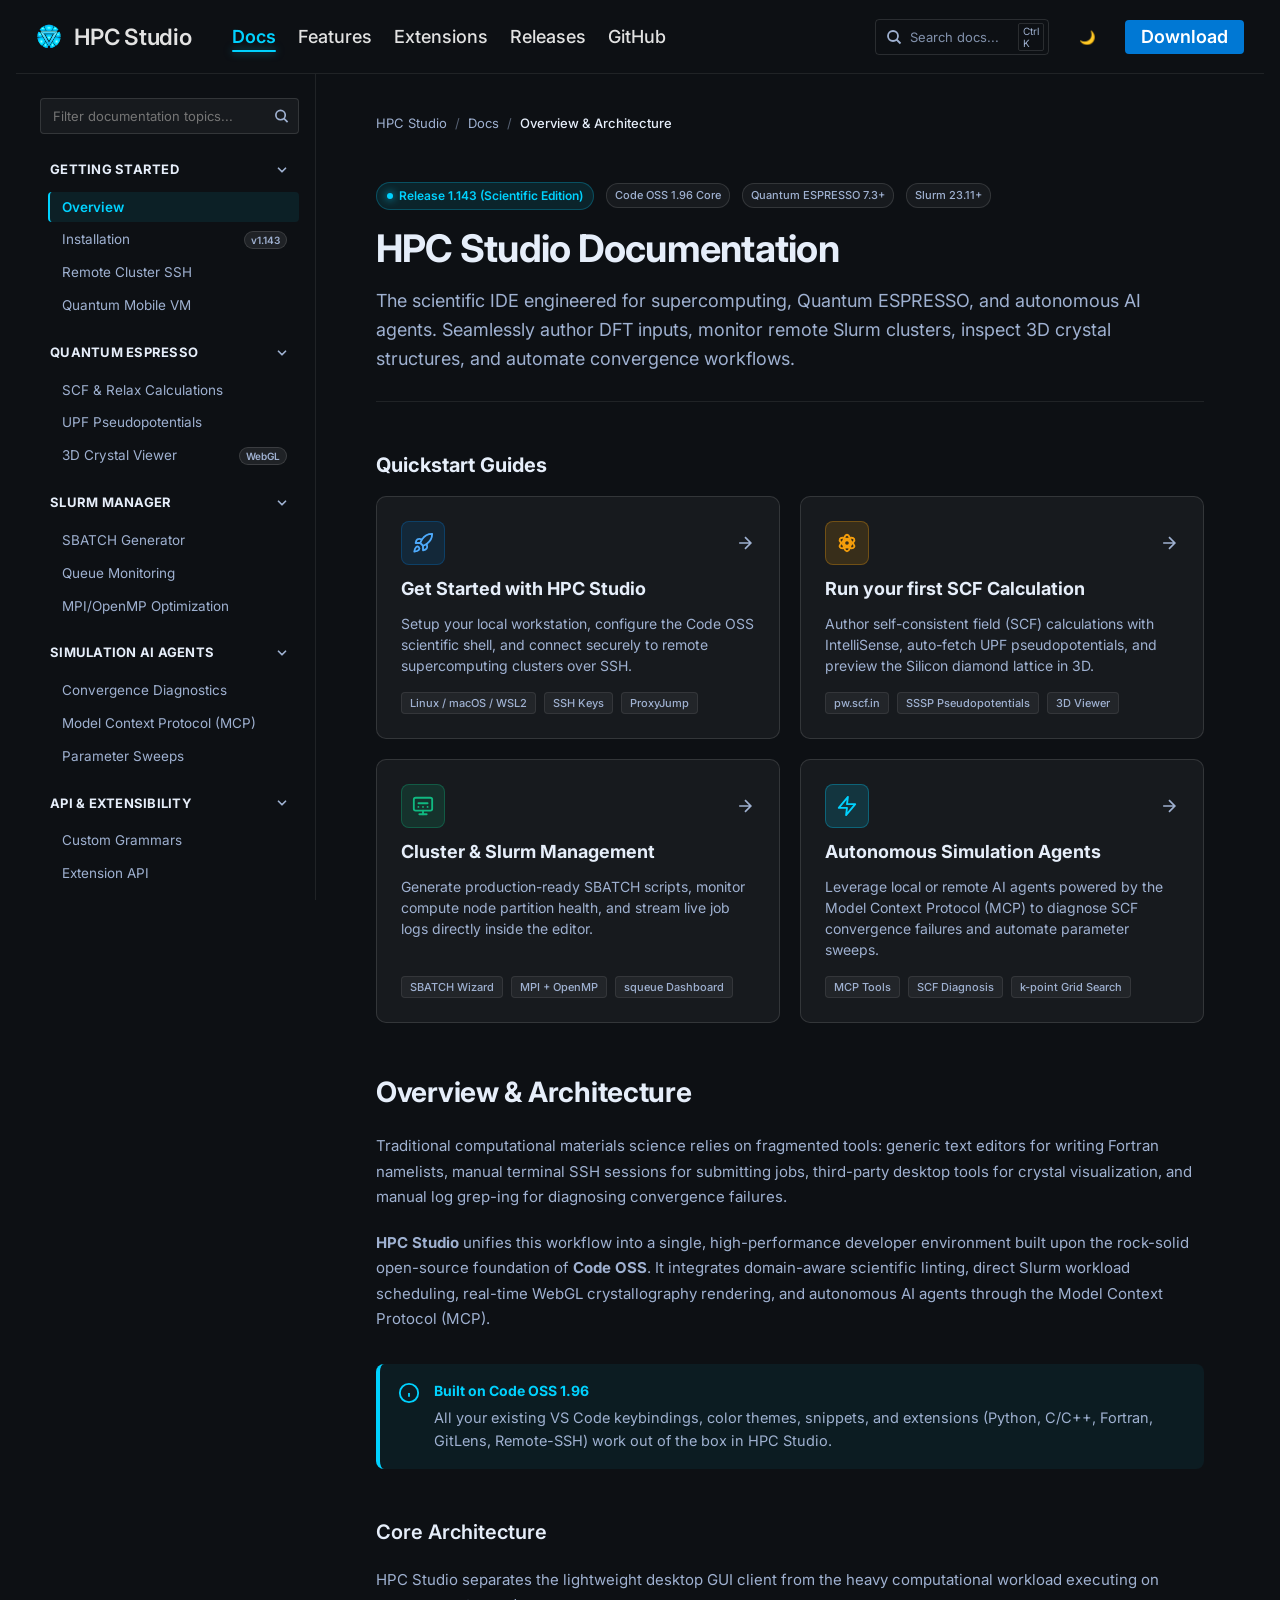
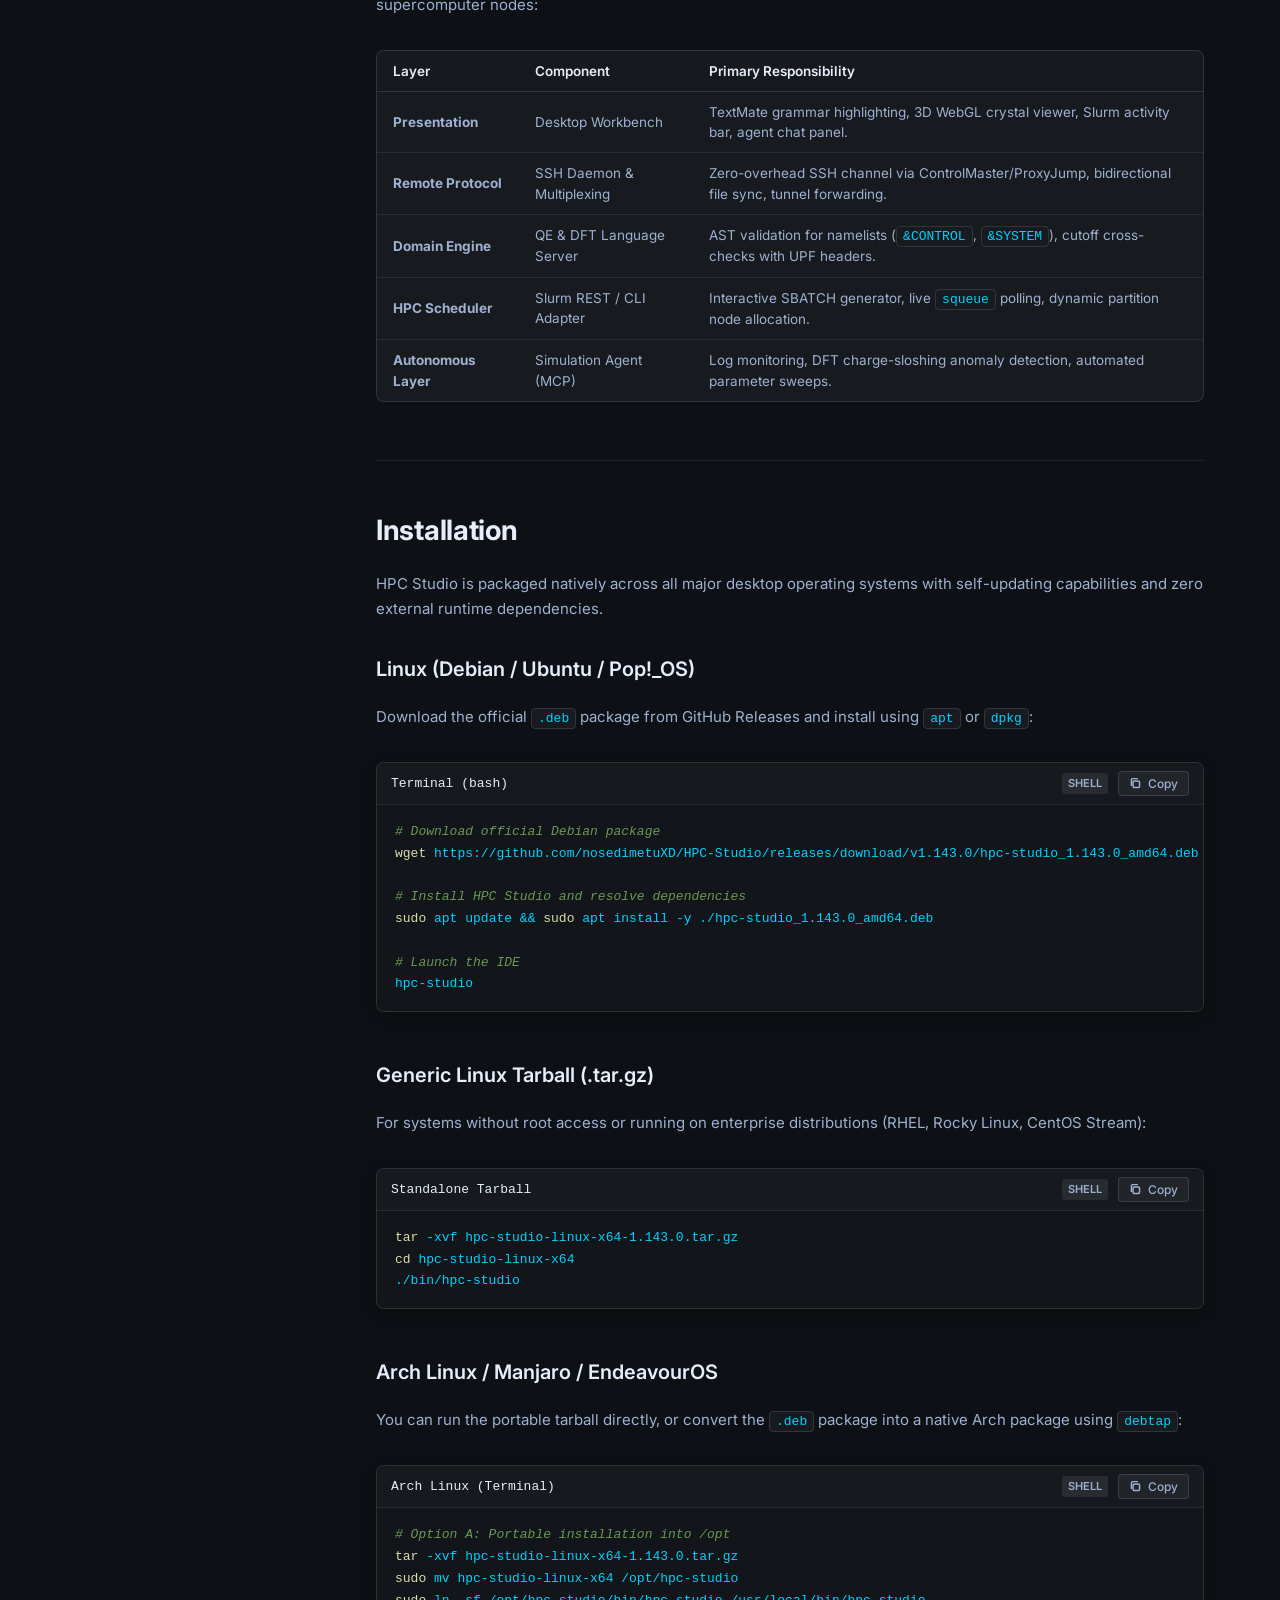
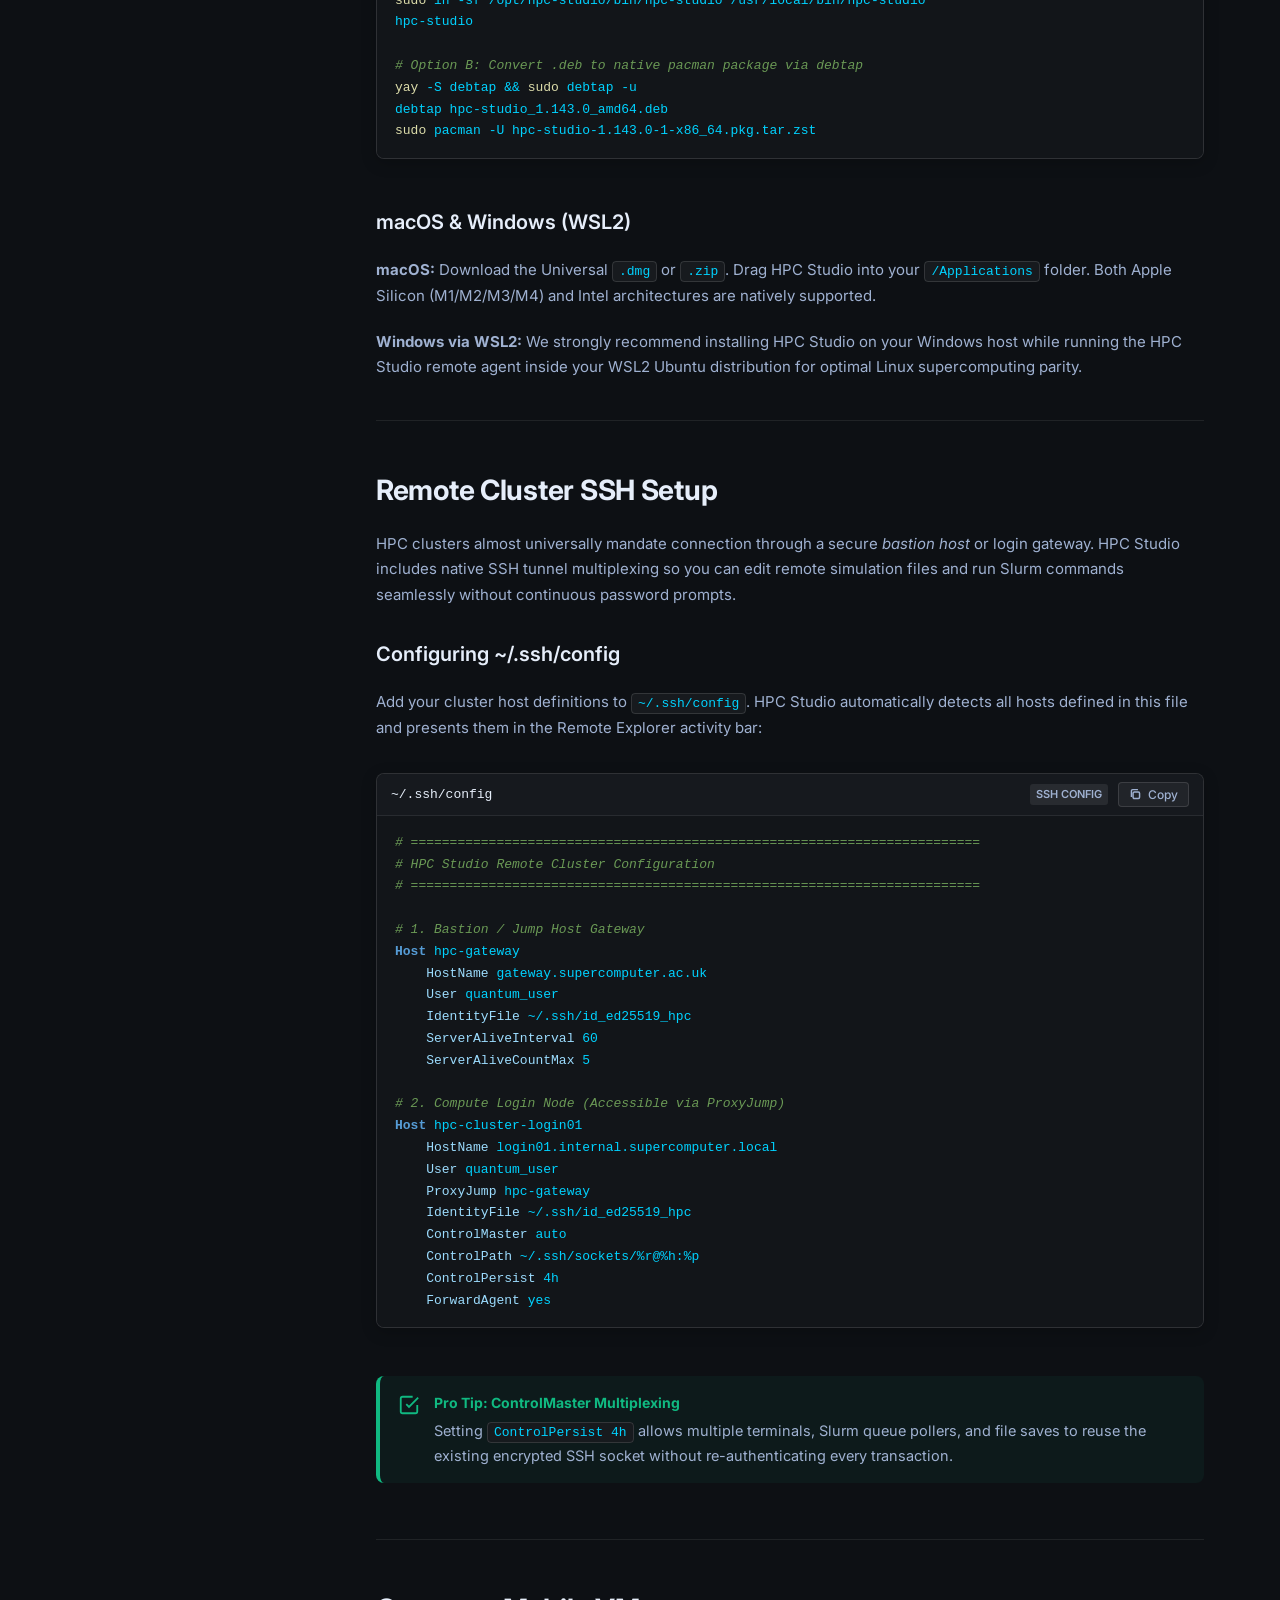
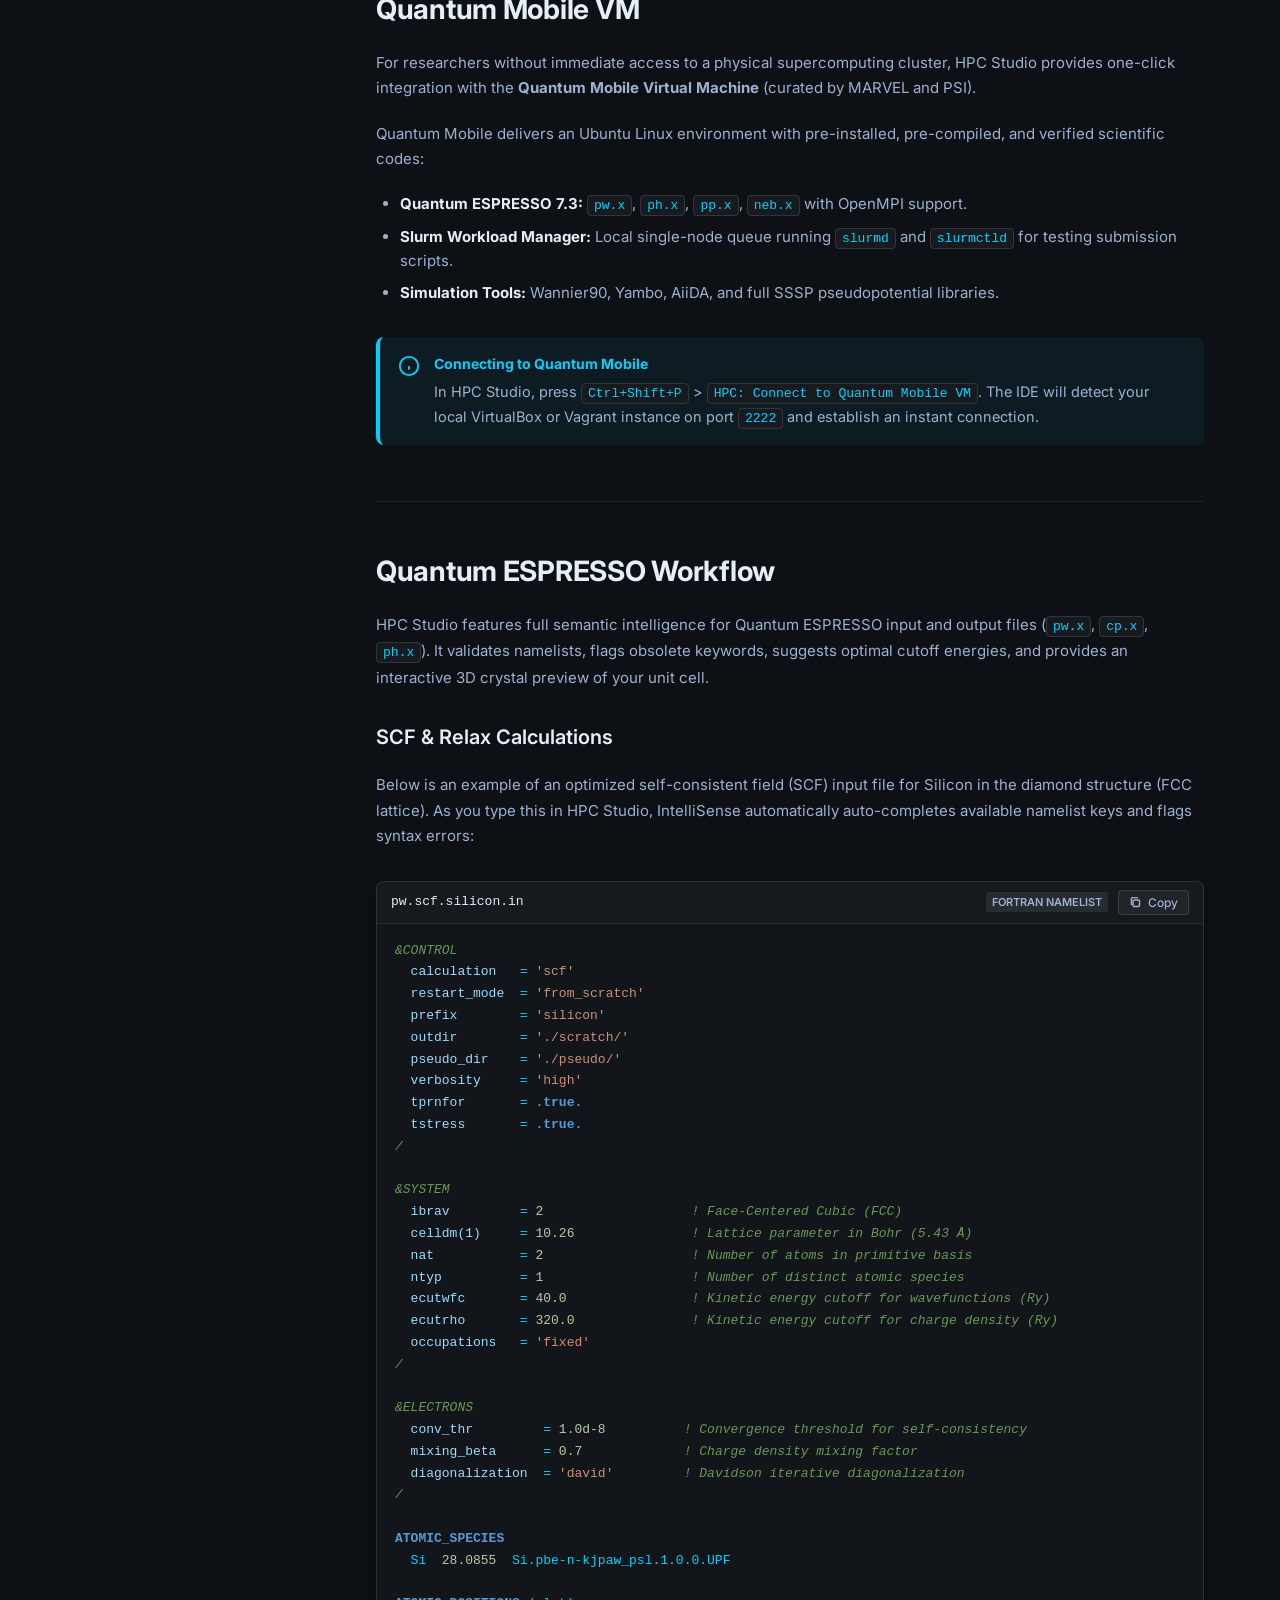
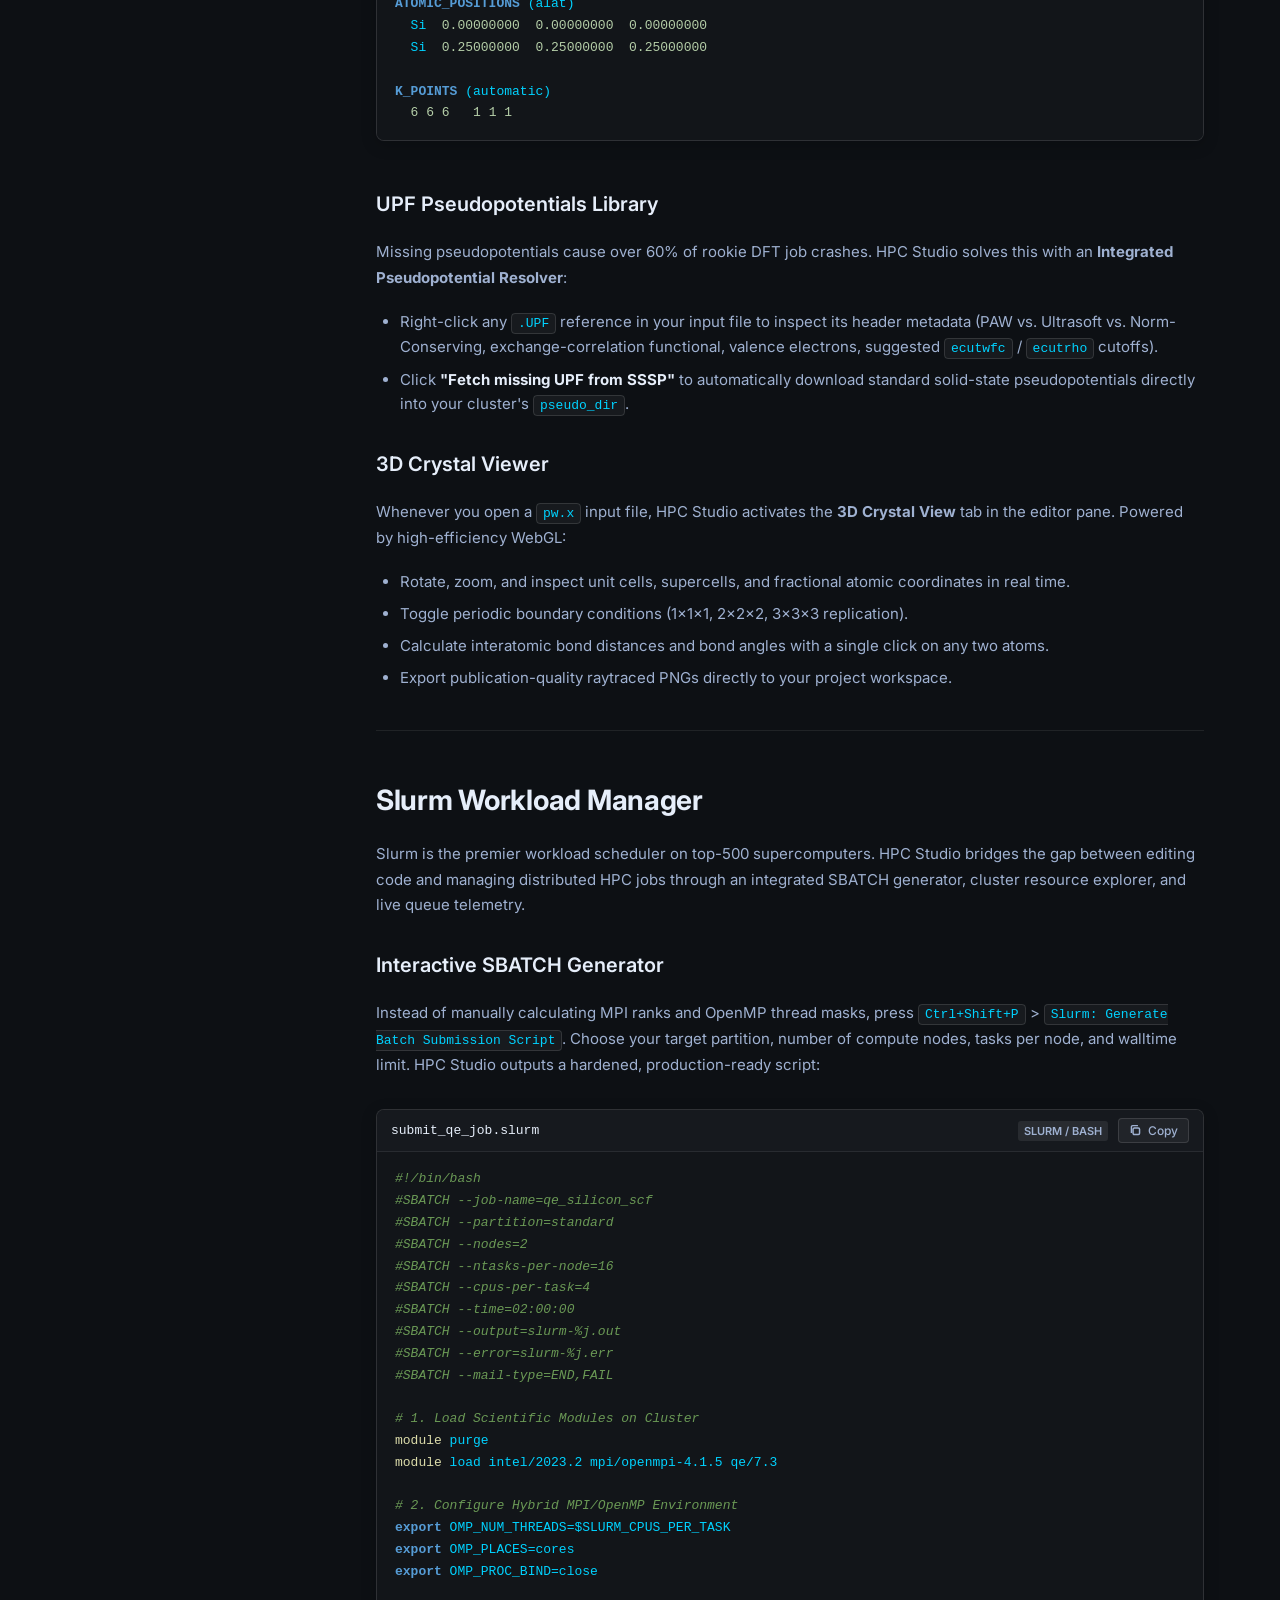
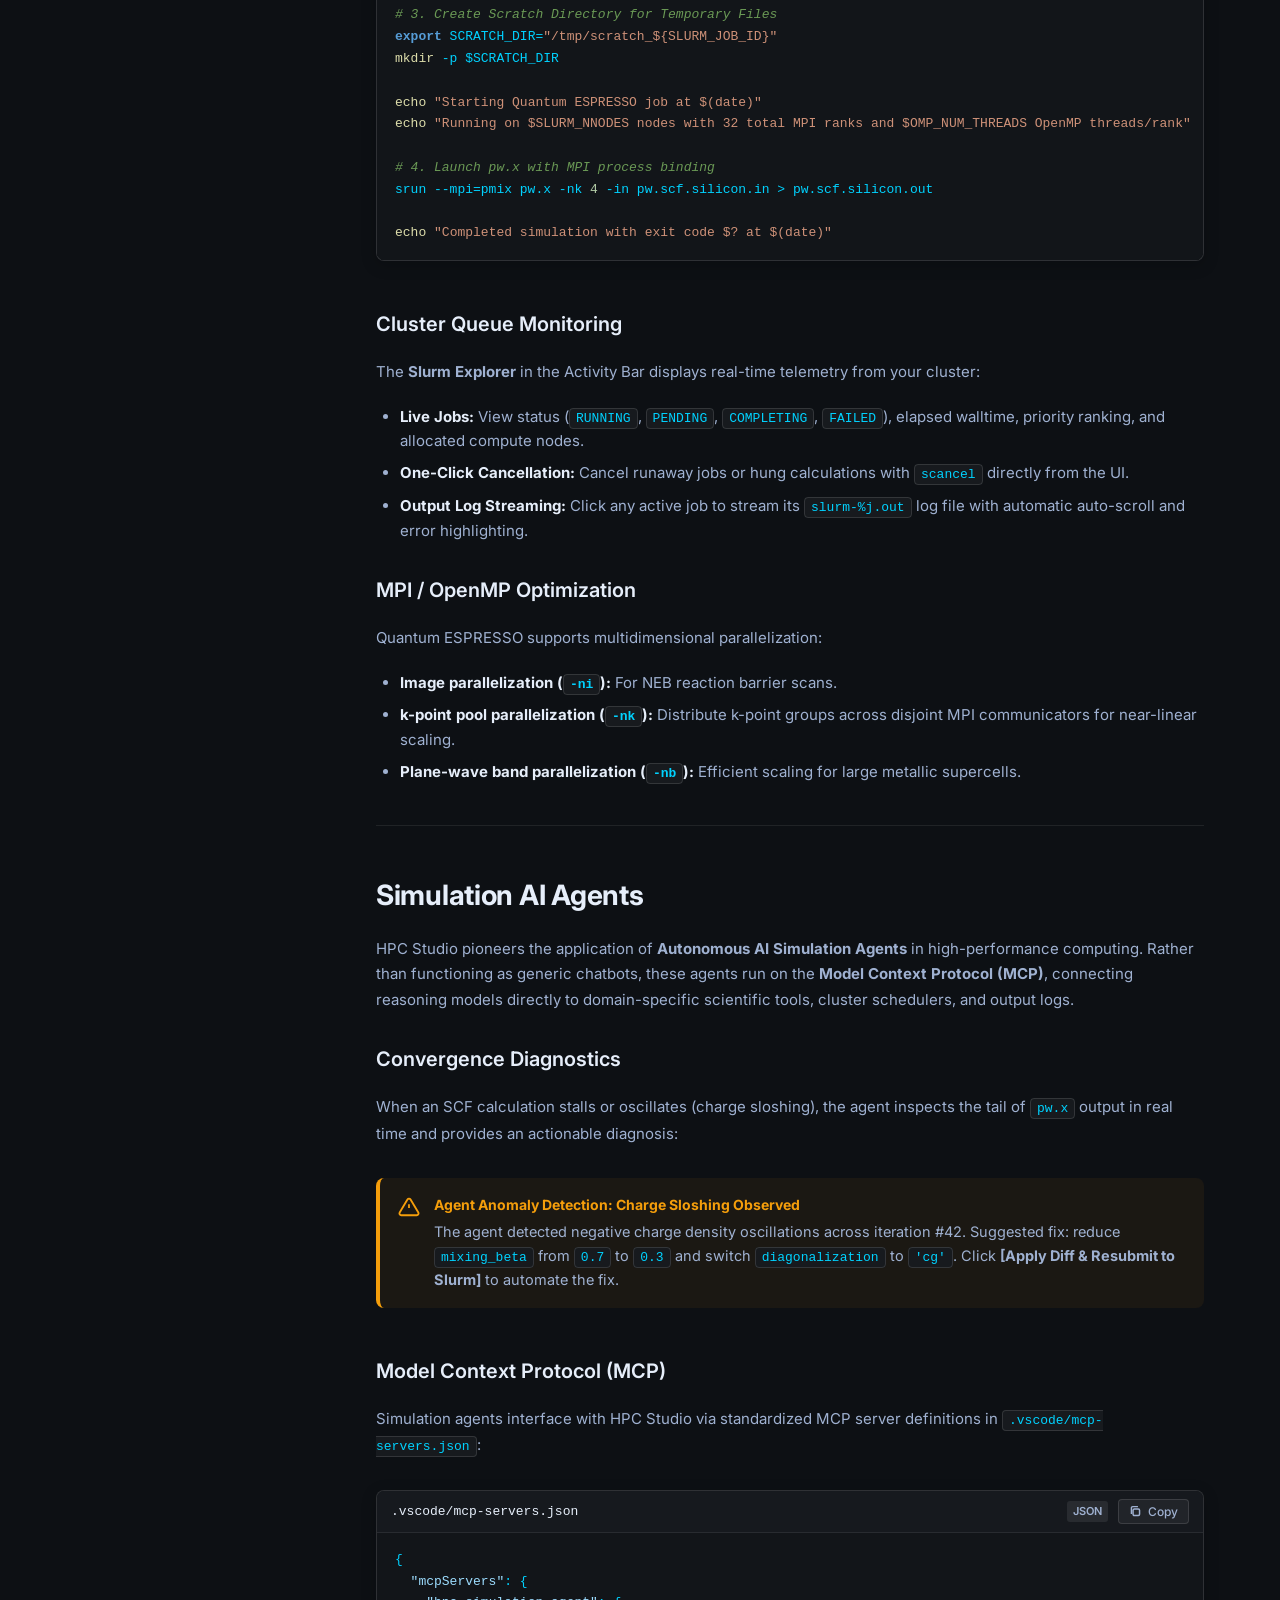
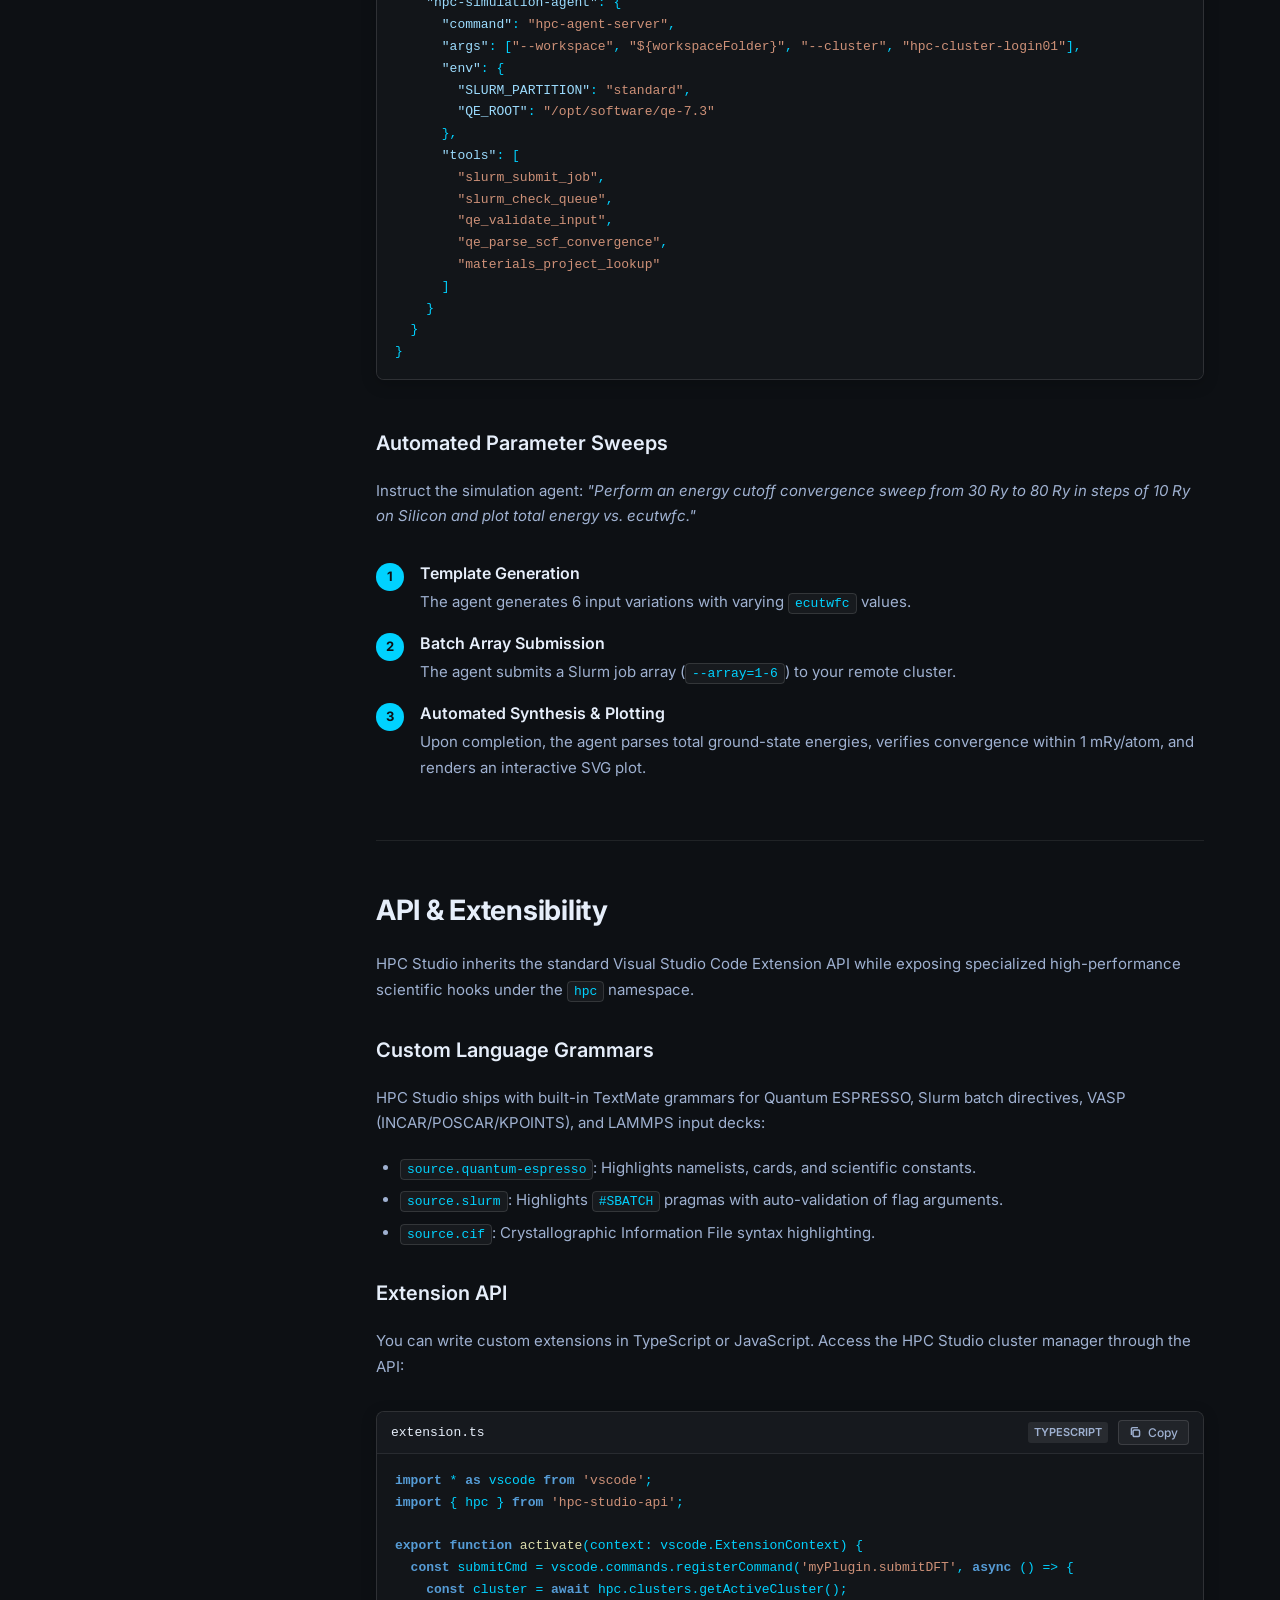
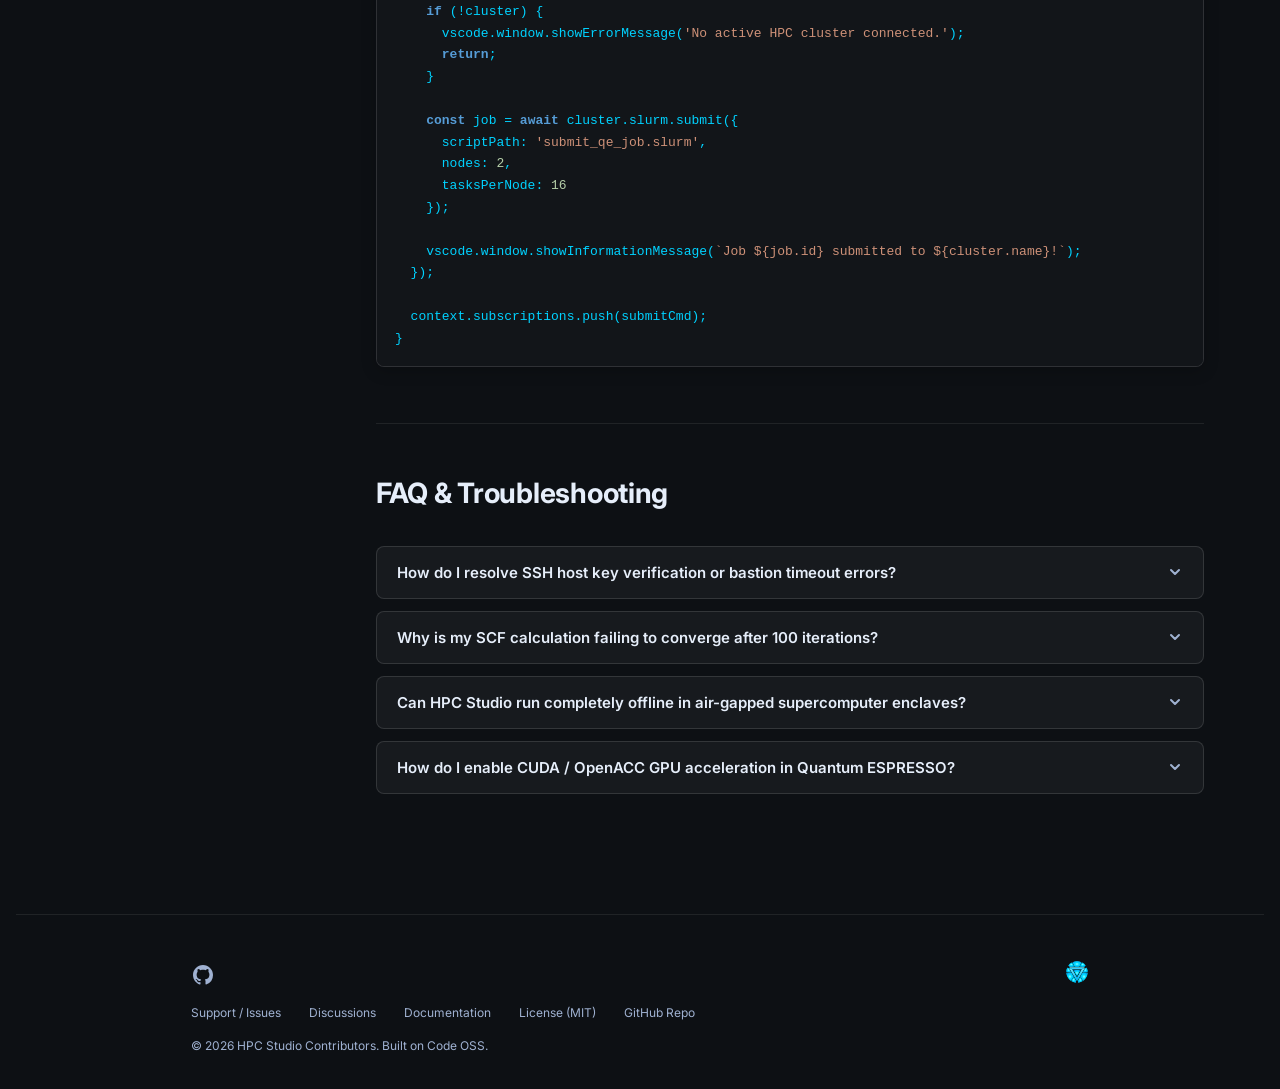
==== commit 8673a171: "docs(install): add Arch Linux, Manjaro, and EndeavourOS installation instructions" ====
--- a/docs/index.html
+++ b/docs/index.html
@@ -511,6 +511,34 @@
 ./bin/hpc-studio</code></pre>
           </div>
 
+          <h3>Arch Linux / Manjaro / EndeavourOS</h3>
+          <p>You can run the portable tarball directly, or convert the <code>.deb</code> package into a native Arch package using <code>debtap</code>:</p>
+
+          <div class="code-snippet-box">
+            <div class="code-header-bar">
+              <div class="code-file-title">
+                <span>Arch Linux (Terminal)</span>
+              </div>
+              <div class="code-actions-group">
+                <span class="code-lang-badge">Shell</span>
+                <button class="code-copy-btn" data-copy-target="#code-install-arch" aria-label="Copy Arch Linux commands">
+                  <svg viewBox="0 0 16 16" fill="none" stroke="currentColor" stroke-width="1.8" aria-hidden="true"><rect x="5" y="5" width="8" height="8" rx="1.5"/><path d="M3 11V3.5A1.5 1.5 0 0 1 4.5 2H11"/></svg>
+                  <span>Copy</span>
+                </button>
+              </div>
+            </div>
+            <pre><code id="code-install-arch"><span class="tok-comment"># Option A: Portable installation into /opt</span>
+<span class="tok-func">tar</span> -xvf hpc-studio-linux-x64-1.143.0.tar.gz
+<span class="tok-func">sudo</span> mv hpc-studio-linux-x64 /opt/hpc-studio
+<span class="tok-func">sudo</span> ln -sf /opt/hpc-studio/bin/hpc-studio /usr/local/bin/hpc-studio
+hpc-studio
+
+<span class="tok-comment"># Option B: Convert .deb to native pacman package via debtap</span>
+<span class="tok-func">yay</span> -S debtap &amp;&amp; <span class="tok-func">sudo</span> debtap -u
+debtap hpc-studio_1.143.0_amd64.deb
+<span class="tok-func">sudo</span> pacman -U hpc-studio-1.143.0-1-x86_64.pkg.tar.zst</code></pre>
+          </div>
+
           <h3>macOS &amp; Windows (WSL2)</h3>
           <p>
             <strong>macOS:</strong> Download the Universal <code>.dmg</code> or <code>.zip</code>. Drag HPC Studio into your <code>/Applications</code> folder. Both Apple Silicon (M1/M2/M3/M4) and Intel architectures are natively supported.
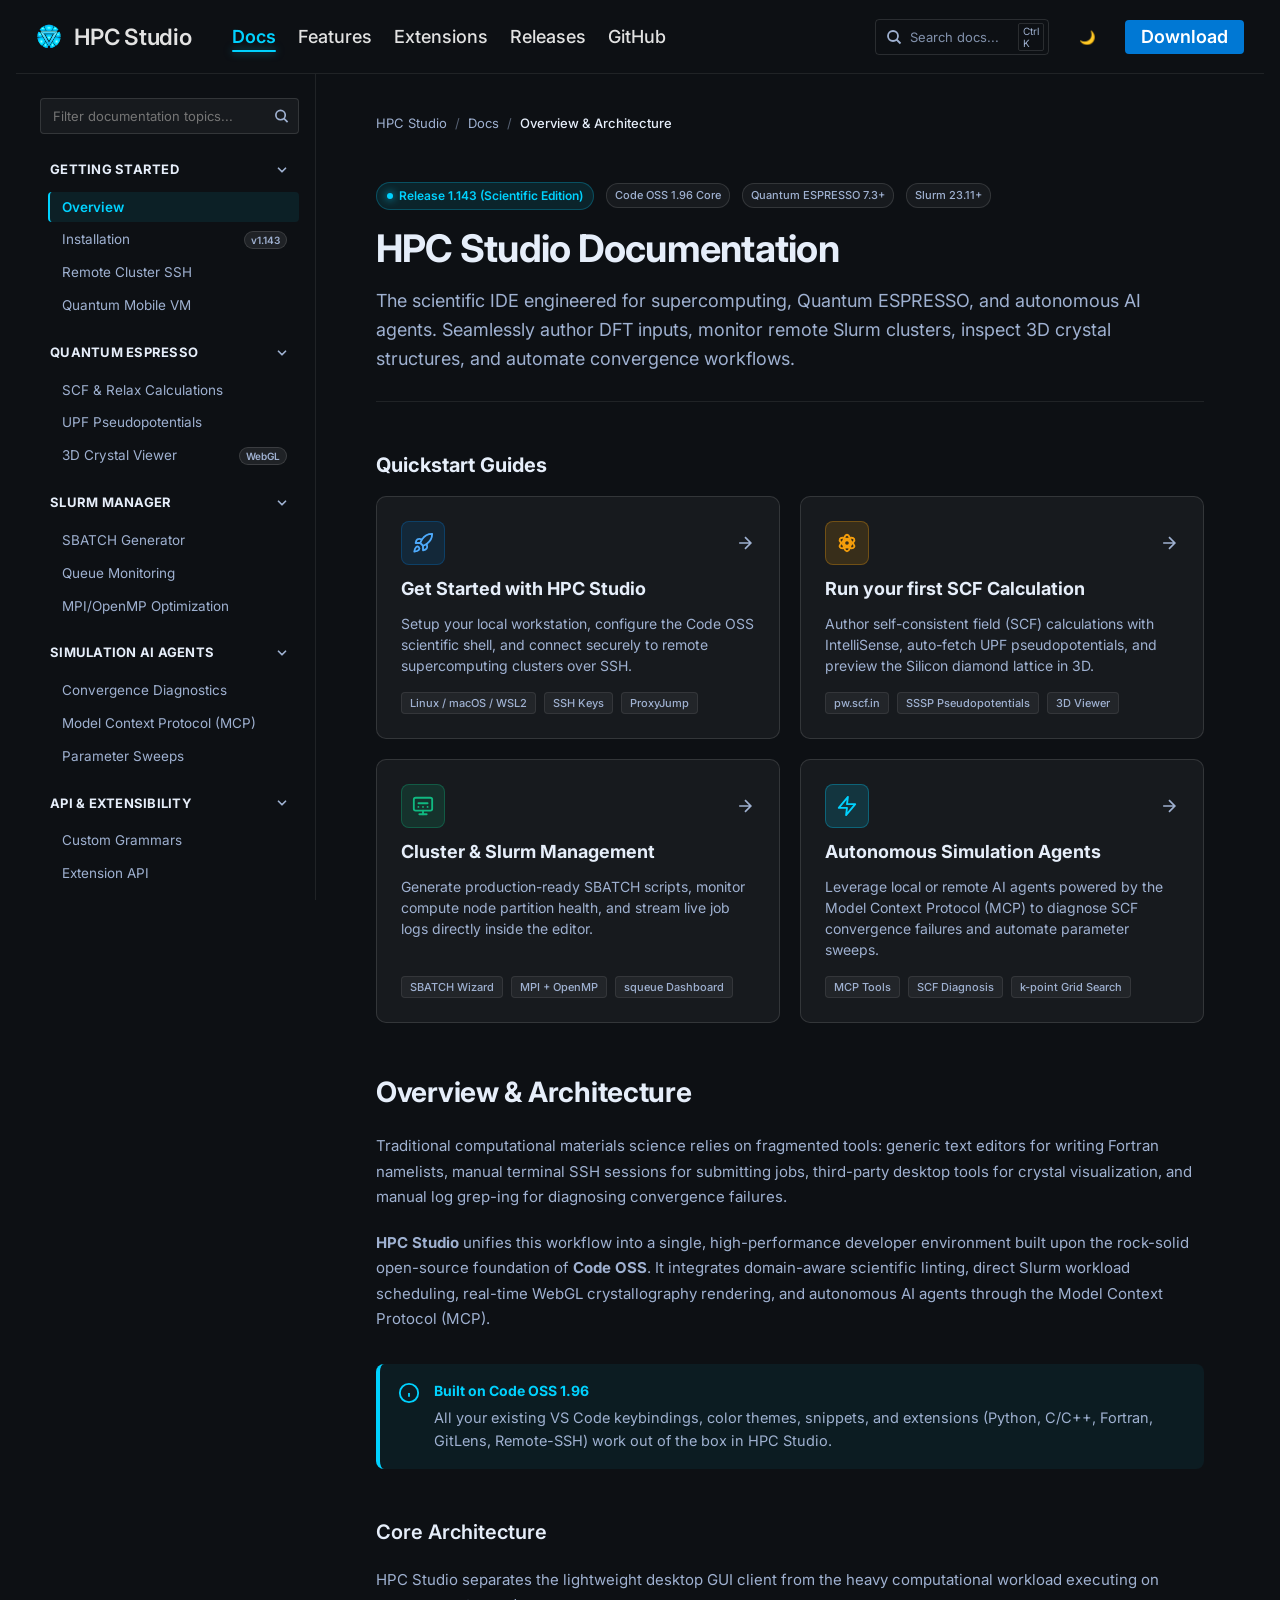
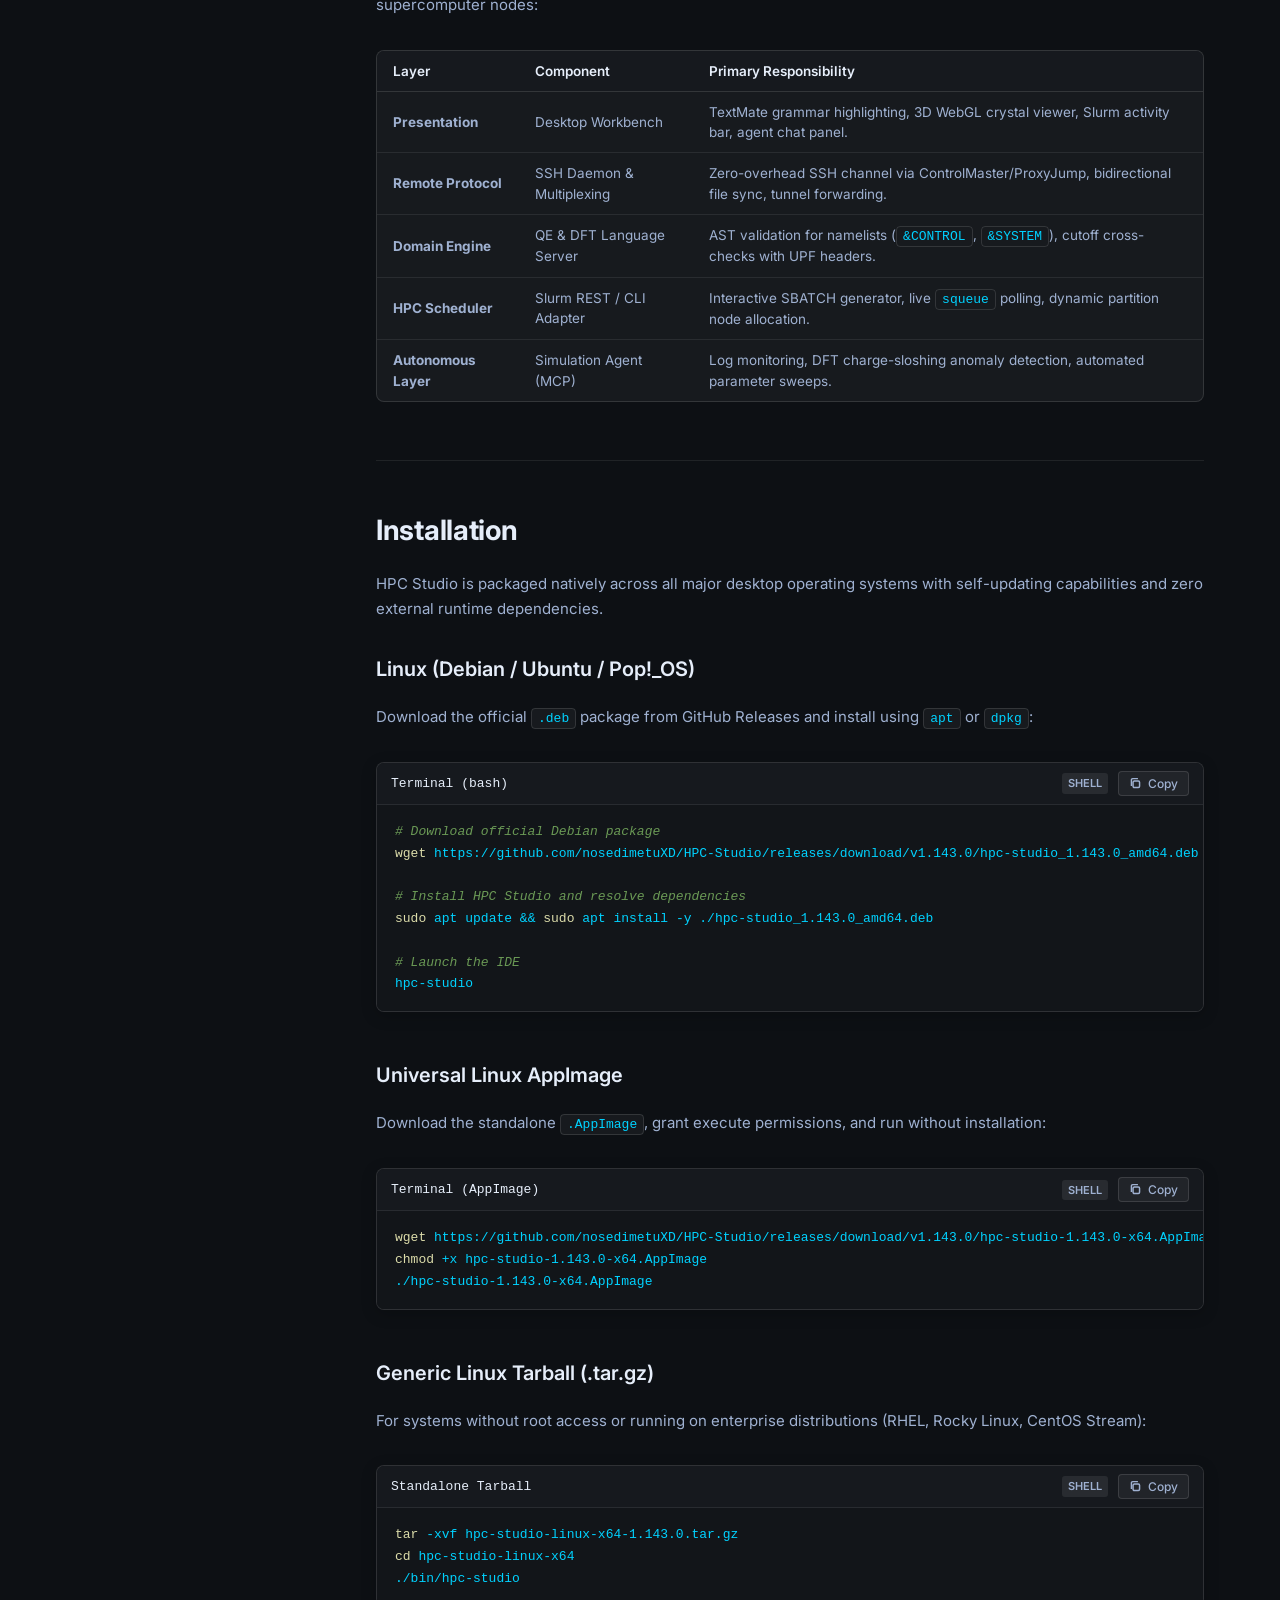
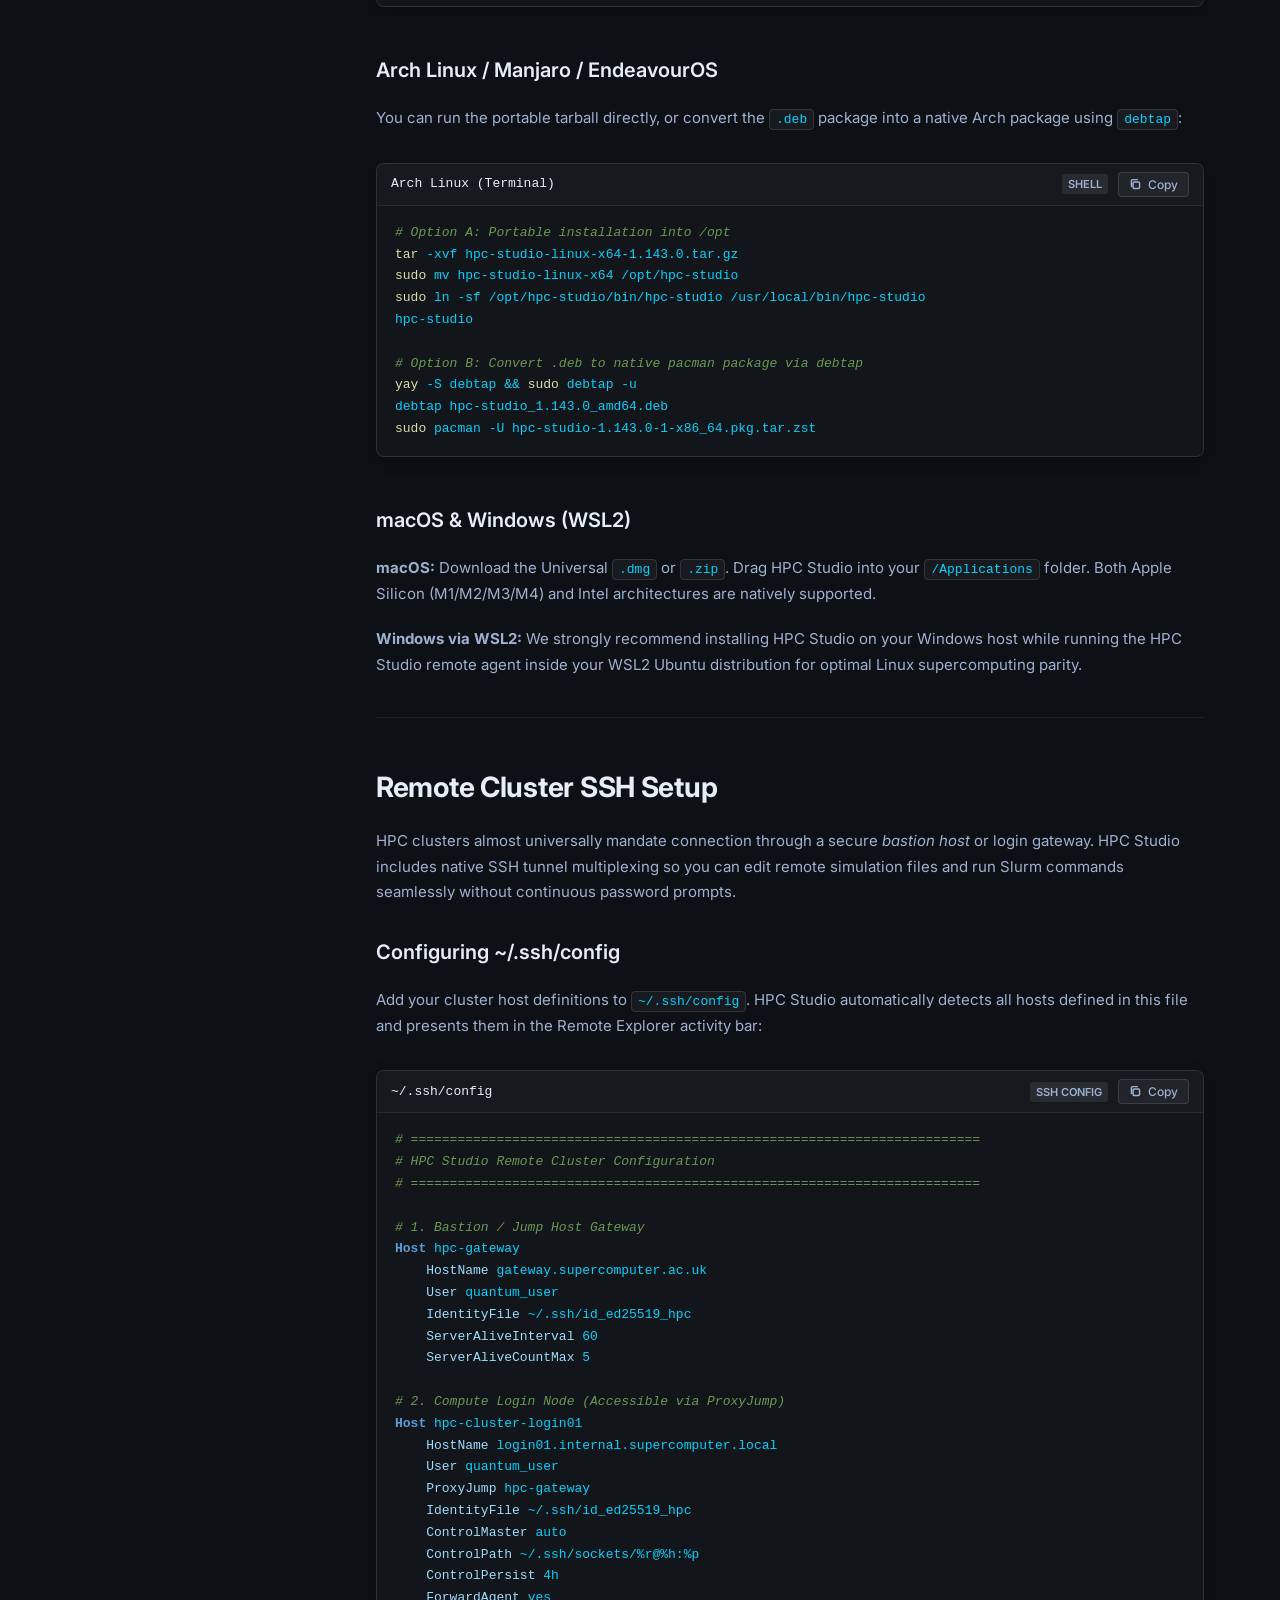
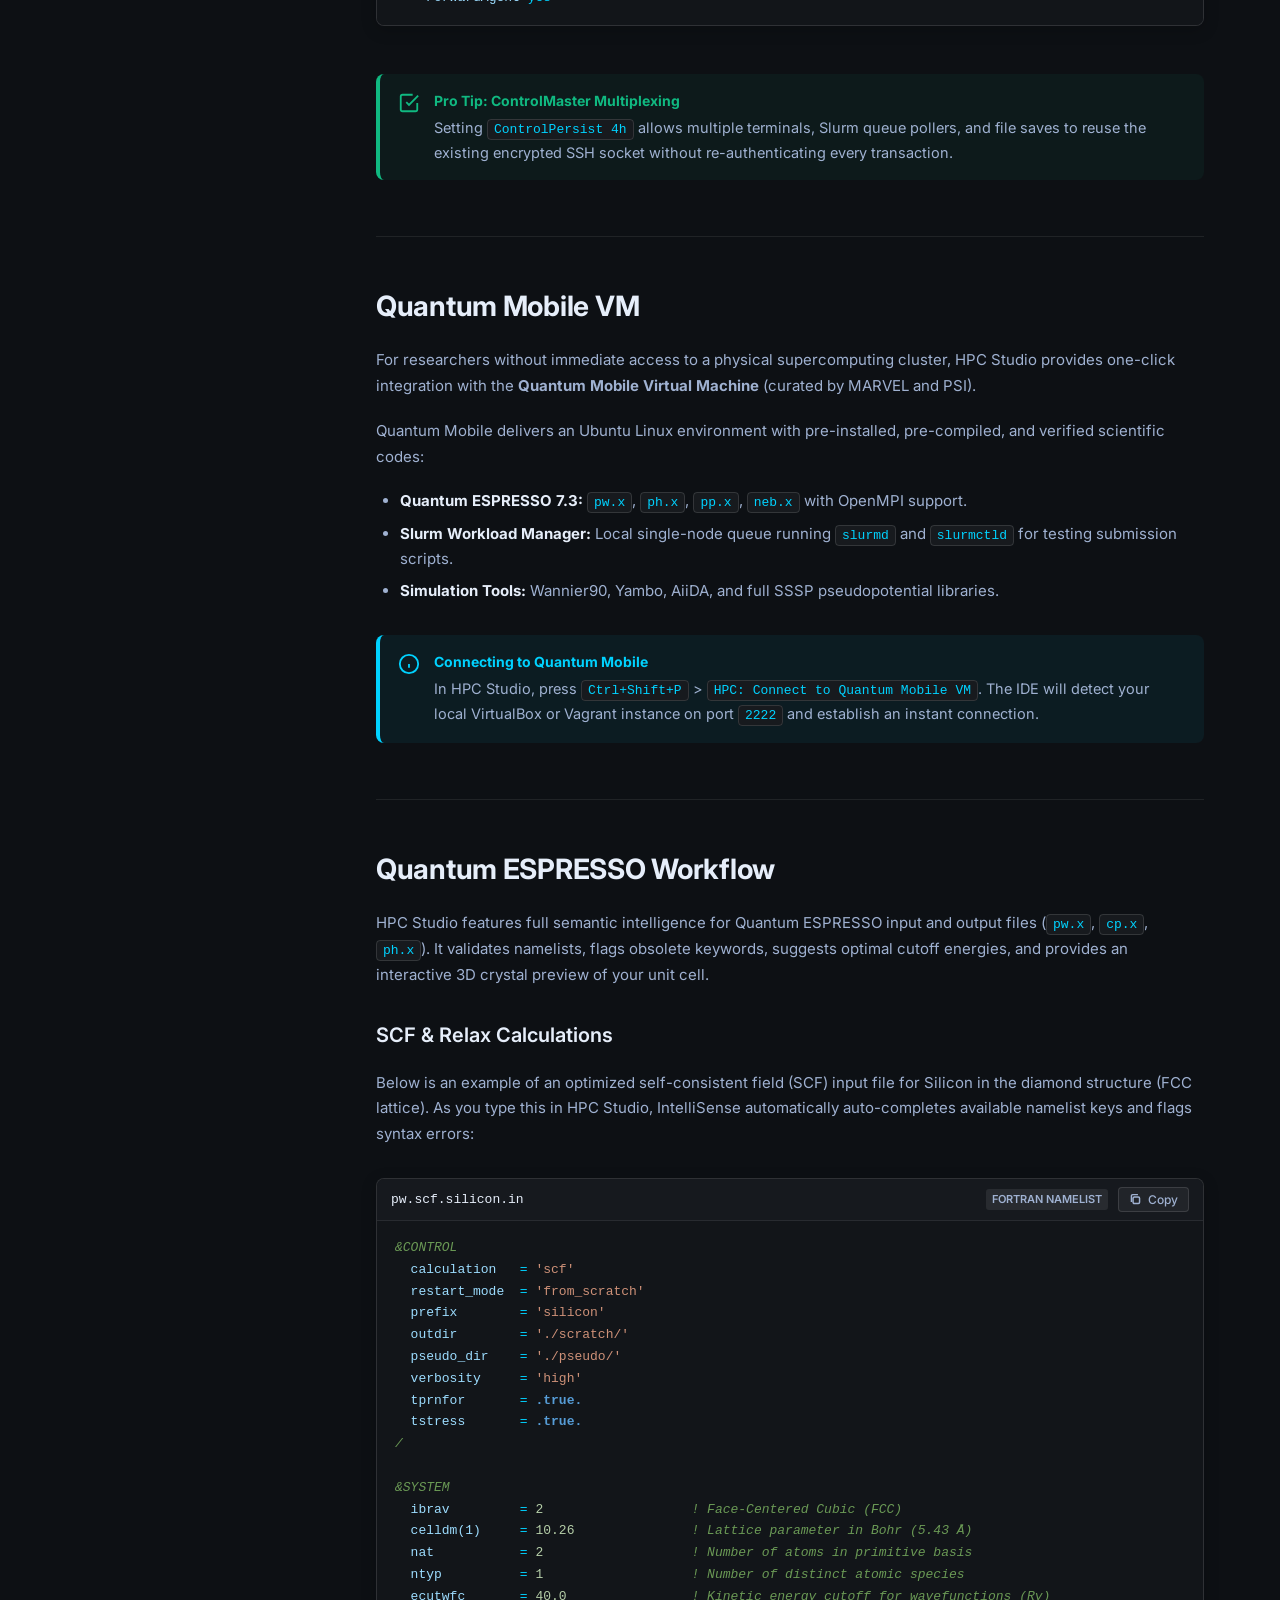
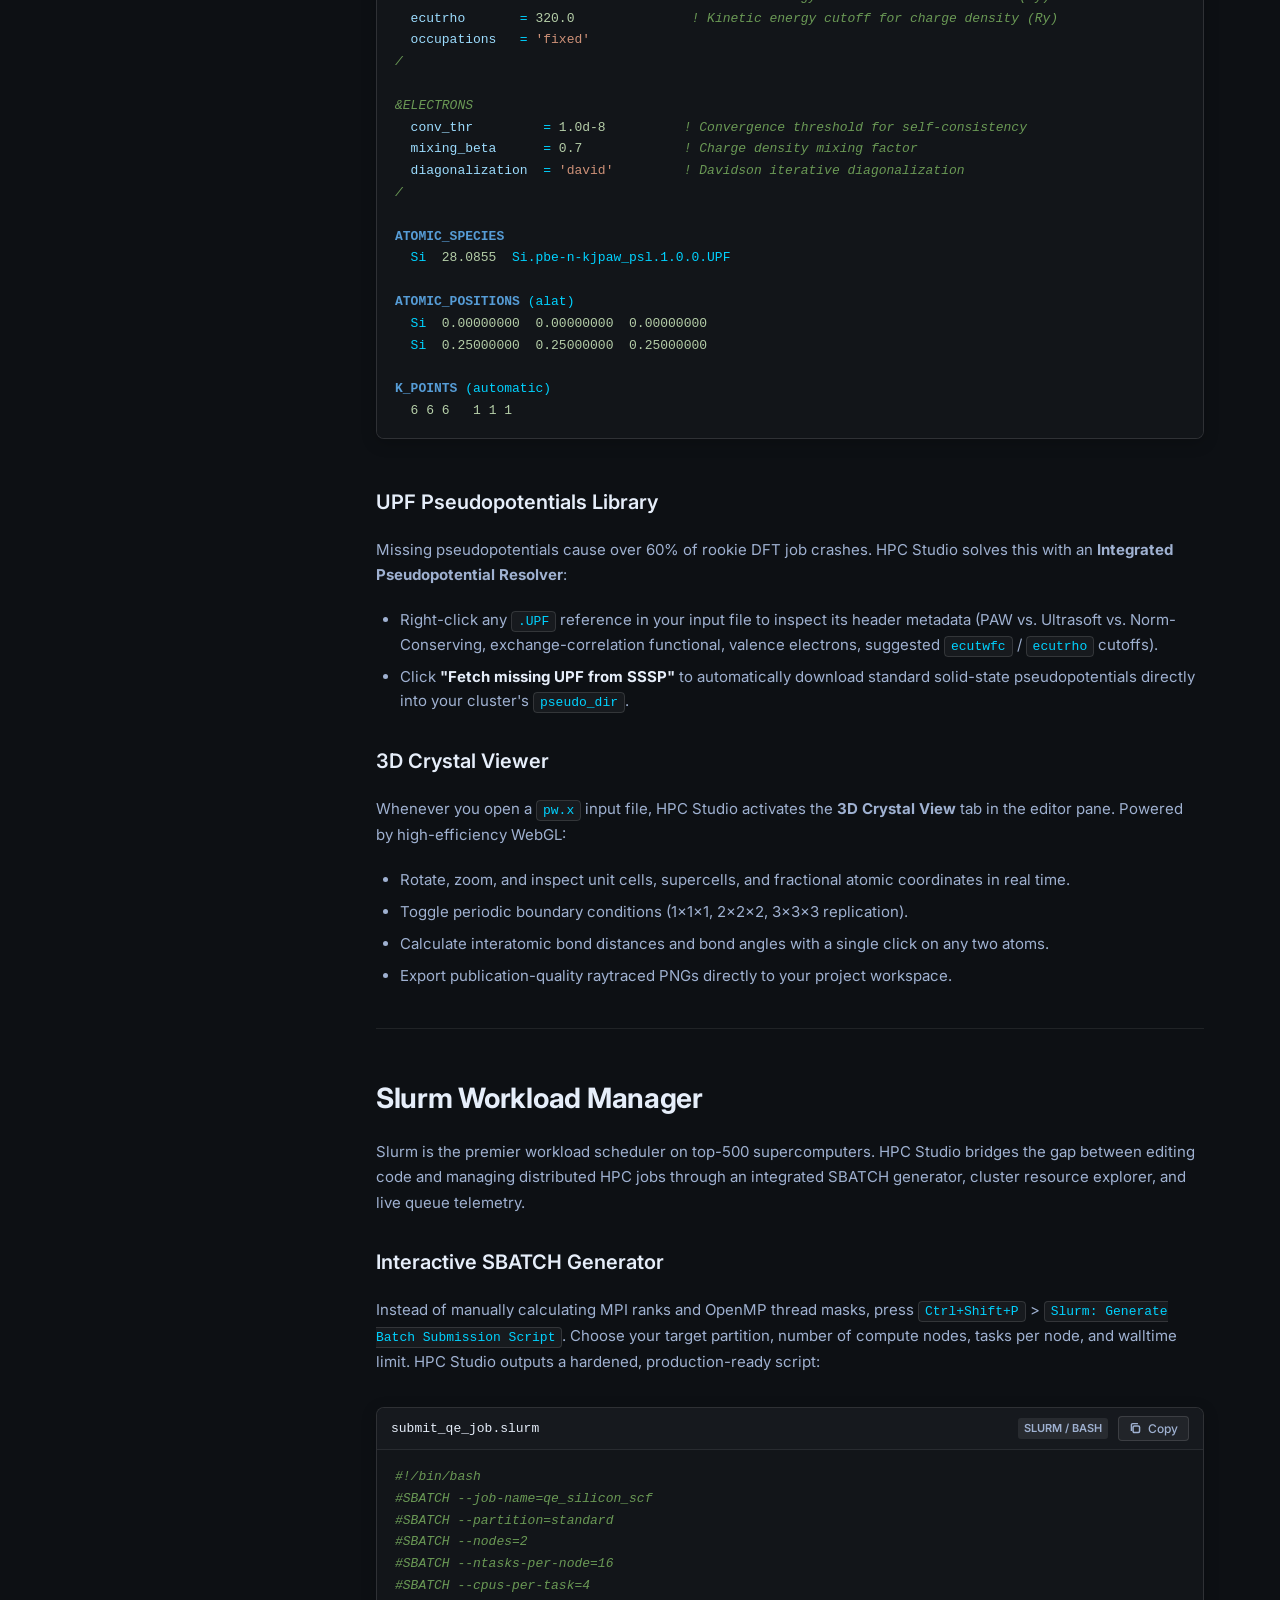
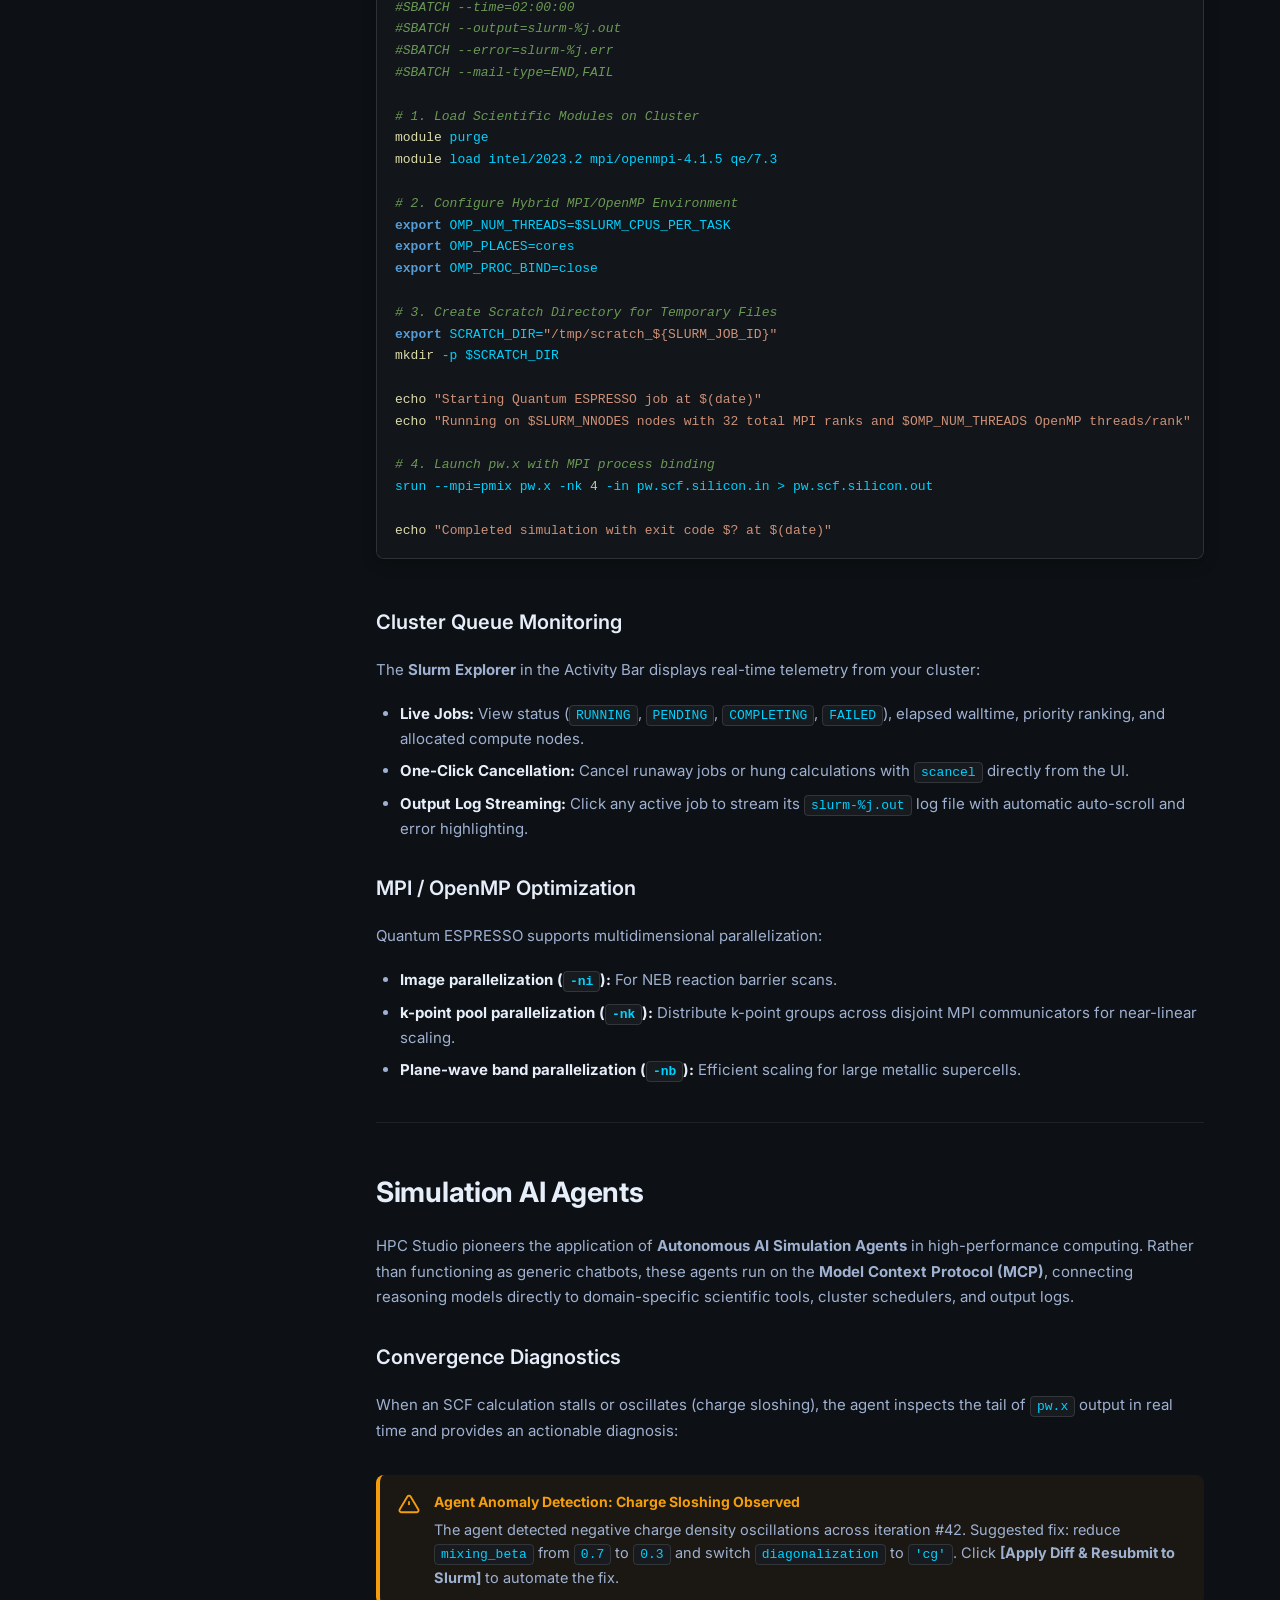
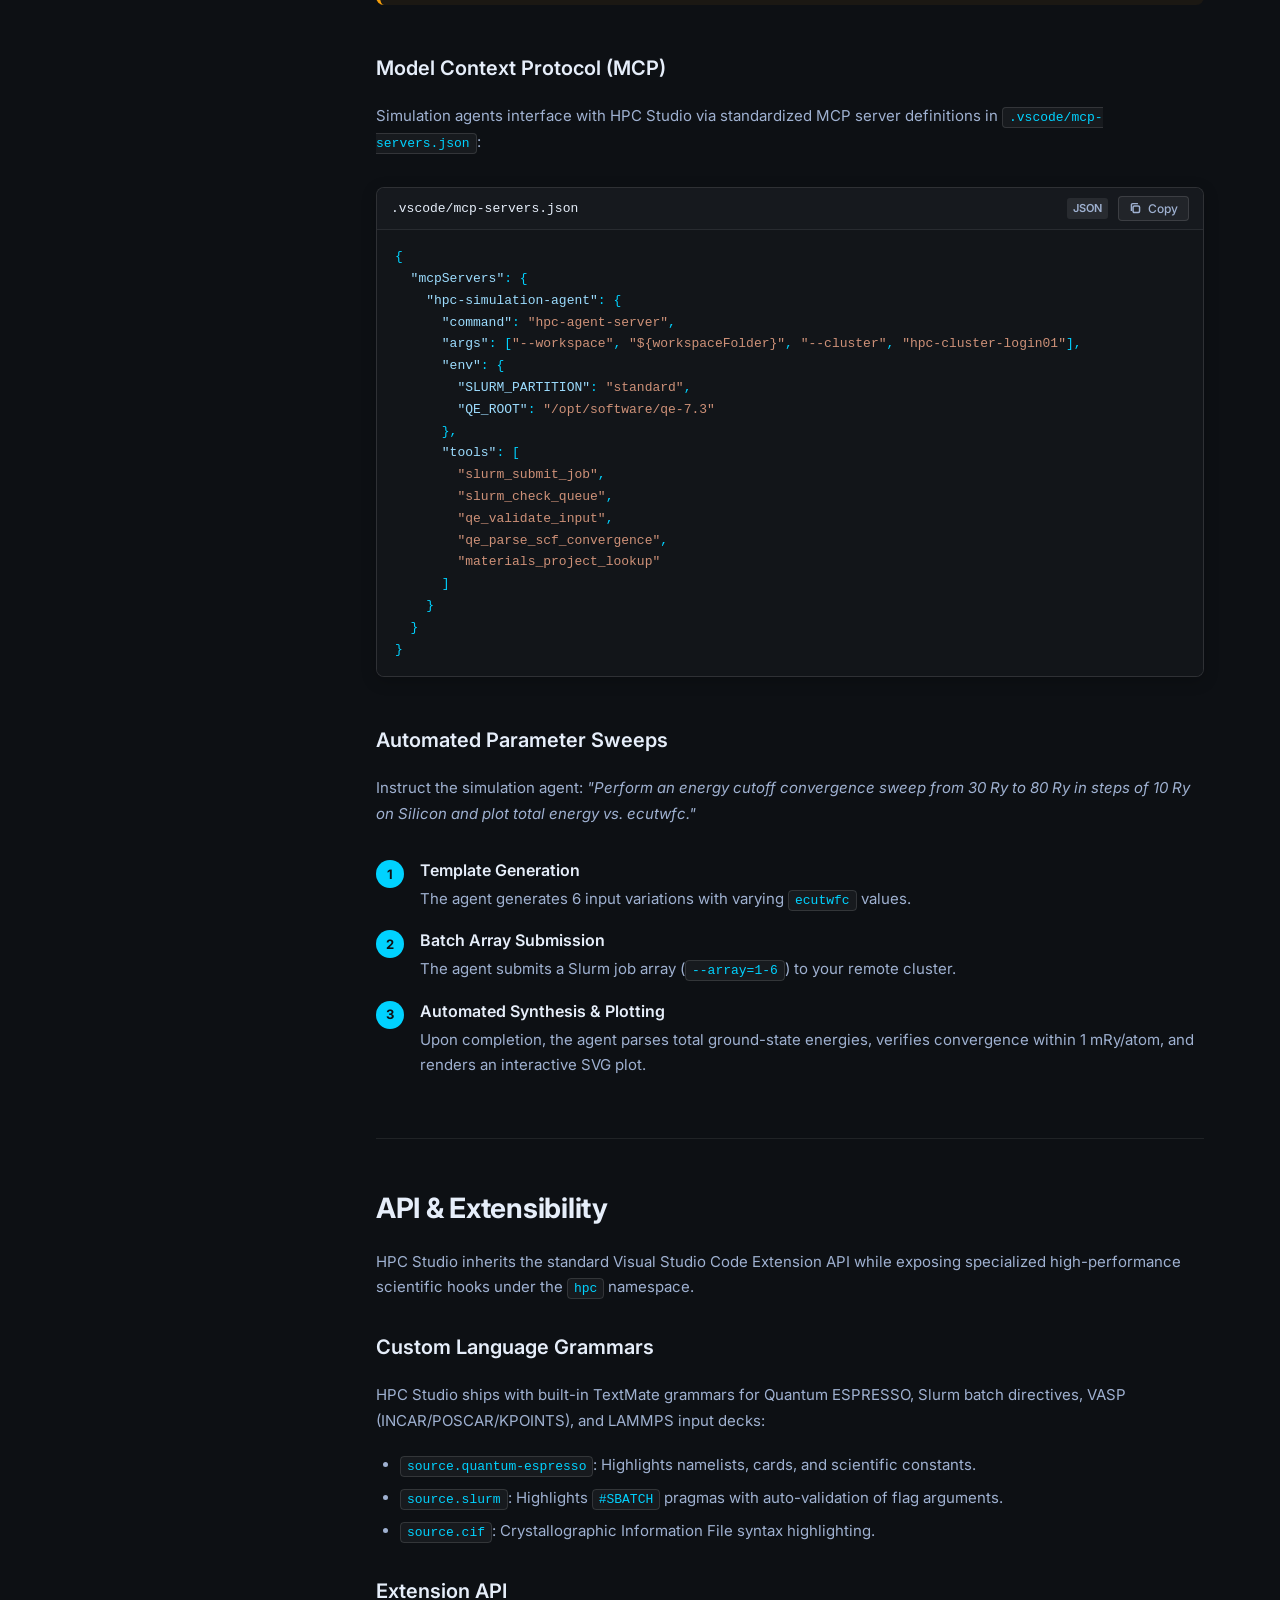
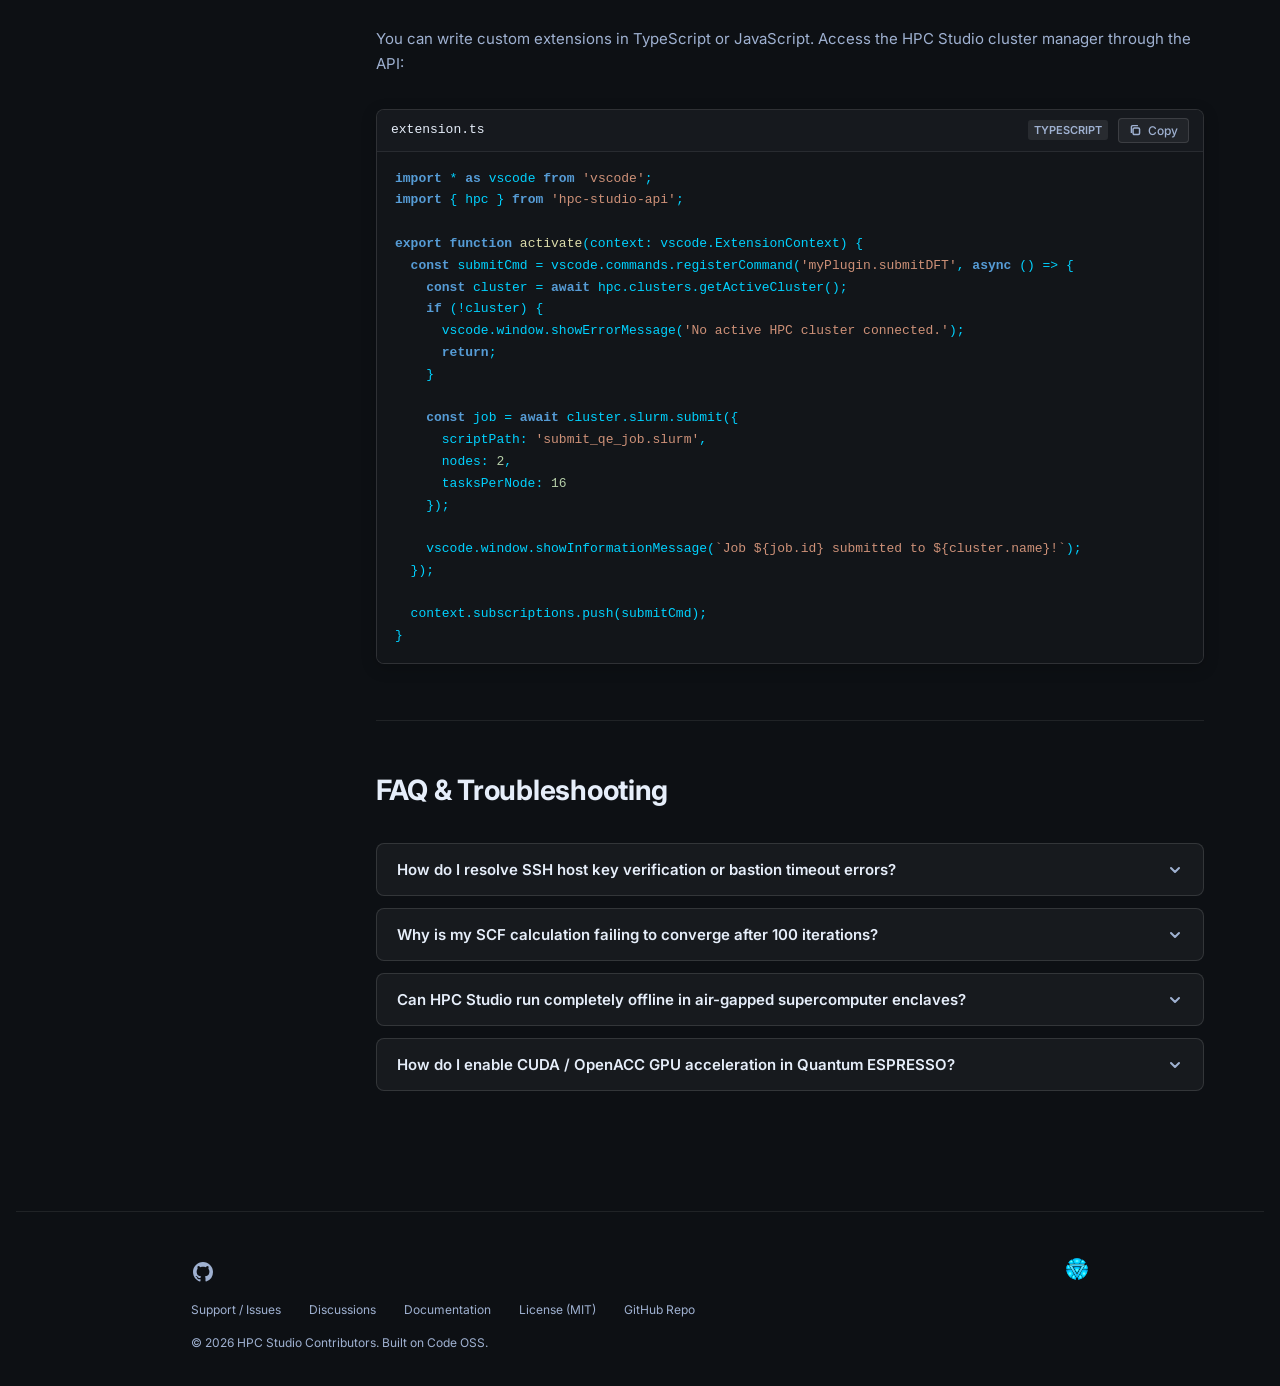
==== commit 9ea89d2a: "feat(downloads): add AppImage and Arch Linux to downloads matrix and documentation" ====
--- a/docs/index.html
+++ b/docs/index.html
@@ -490,6 +490,27 @@
 hpc-studio</code></pre>
           </div>
 
+          <h3>Universal Linux AppImage</h3>
+          <p>Download the standalone <code>.AppImage</code>, grant execute permissions, and run without installation:</p>
+
+          <div class="code-snippet-box">
+            <div class="code-header-bar">
+              <div class="code-file-title">
+                <span>Terminal (AppImage)</span>
+              </div>
+              <div class="code-actions-group">
+                <span class="code-lang-badge">Shell</span>
+                <button class="code-copy-btn" data-copy-target="#code-install-appimage" aria-label="Copy AppImage command">
+                  <svg viewBox="0 0 16 16" fill="none" stroke="currentColor" stroke-width="1.8" aria-hidden="true"><rect x="5" y="5" width="8" height="8" rx="1.5"/><path d="M3 11V3.5A1.5 1.5 0 0 1 4.5 2H11"/></svg>
+                  <span>Copy</span>
+                </button>
+              </div>
+            </div>
+            <pre><code id="code-install-appimage"><span class="tok-func">wget</span> https://github.com/nosedimetuXD/HPC-Studio/releases/download/v1.143.0/hpc-studio-1.143.0-x64.AppImage
+<span class="tok-func">chmod</span> +x hpc-studio-1.143.0-x64.AppImage
+./hpc-studio-1.143.0-x64.AppImage</code></pre>
+          </div>
+
           <h3>Generic Linux Tarball (.tar.gz)</h3>
           <p>For systems without root access or running on enterprise distributions (RHEL, Rocky Linux, CentOS Stream):</p>
 
